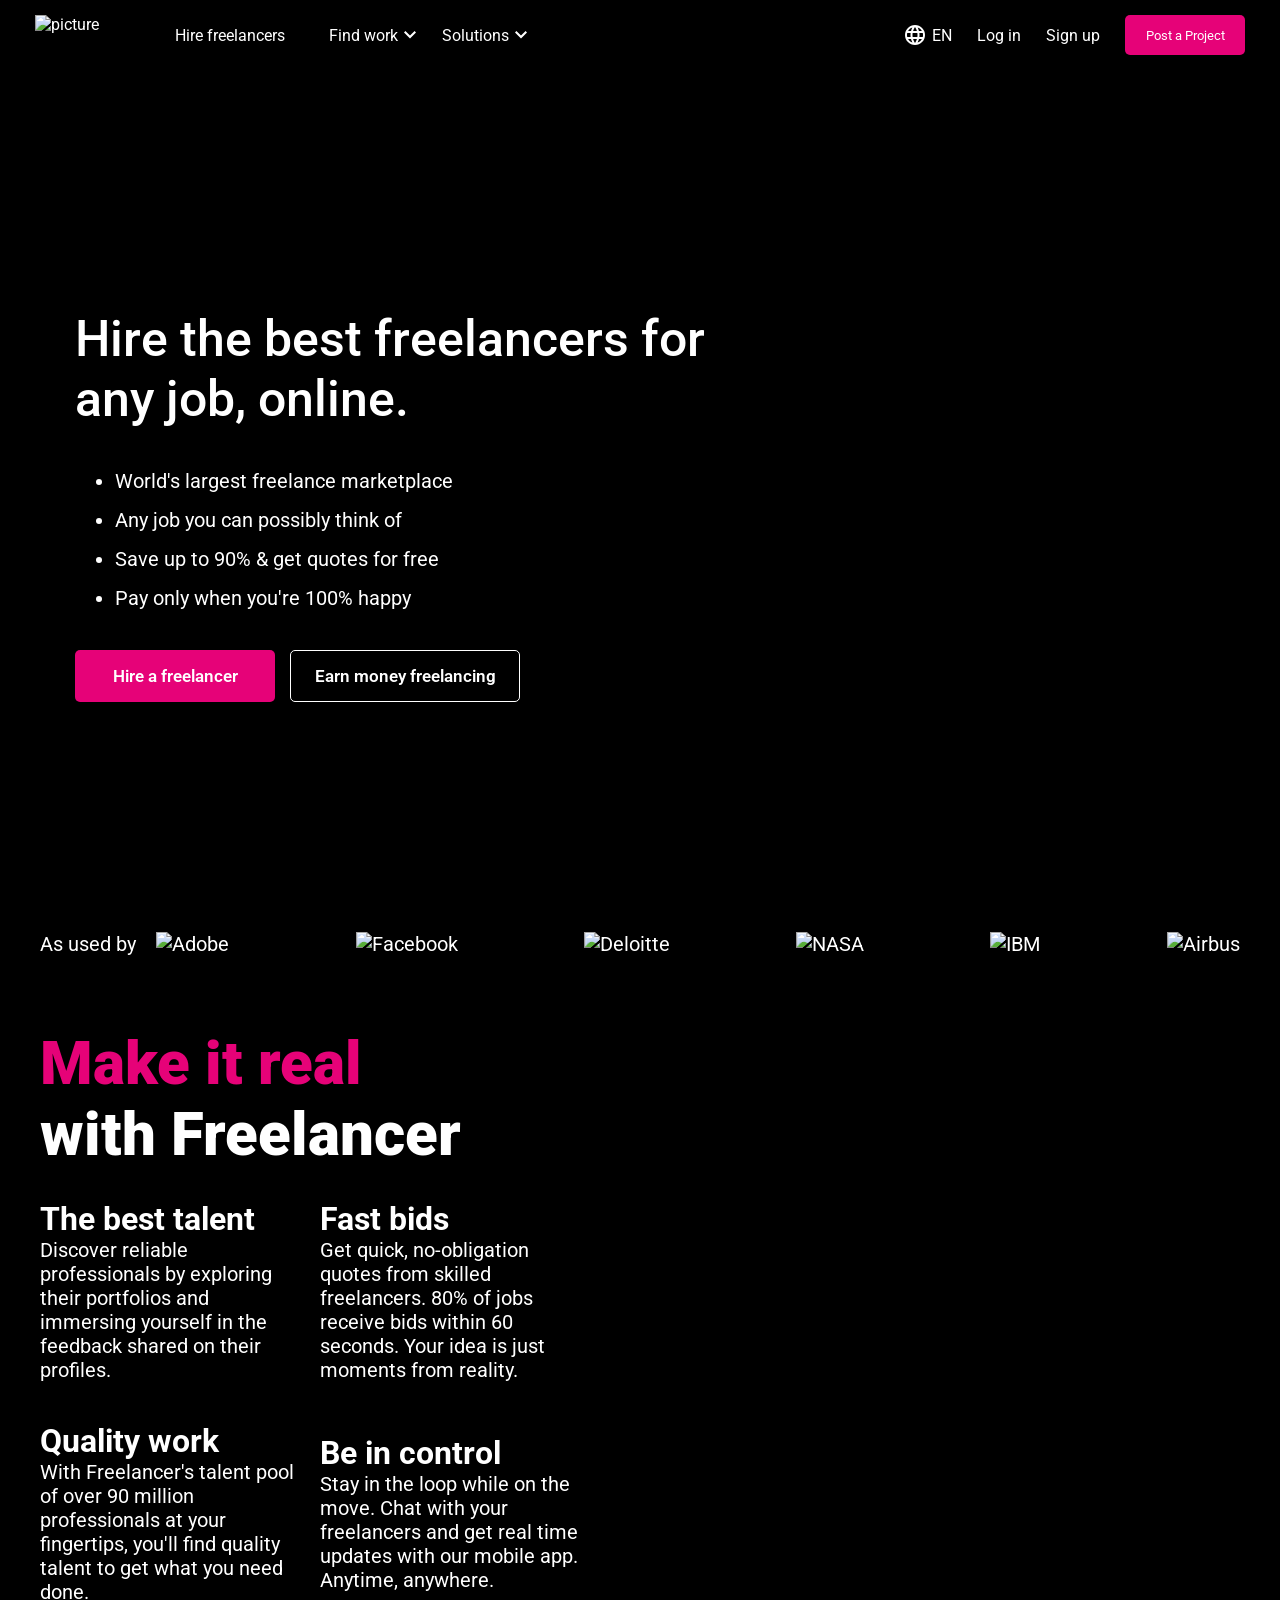
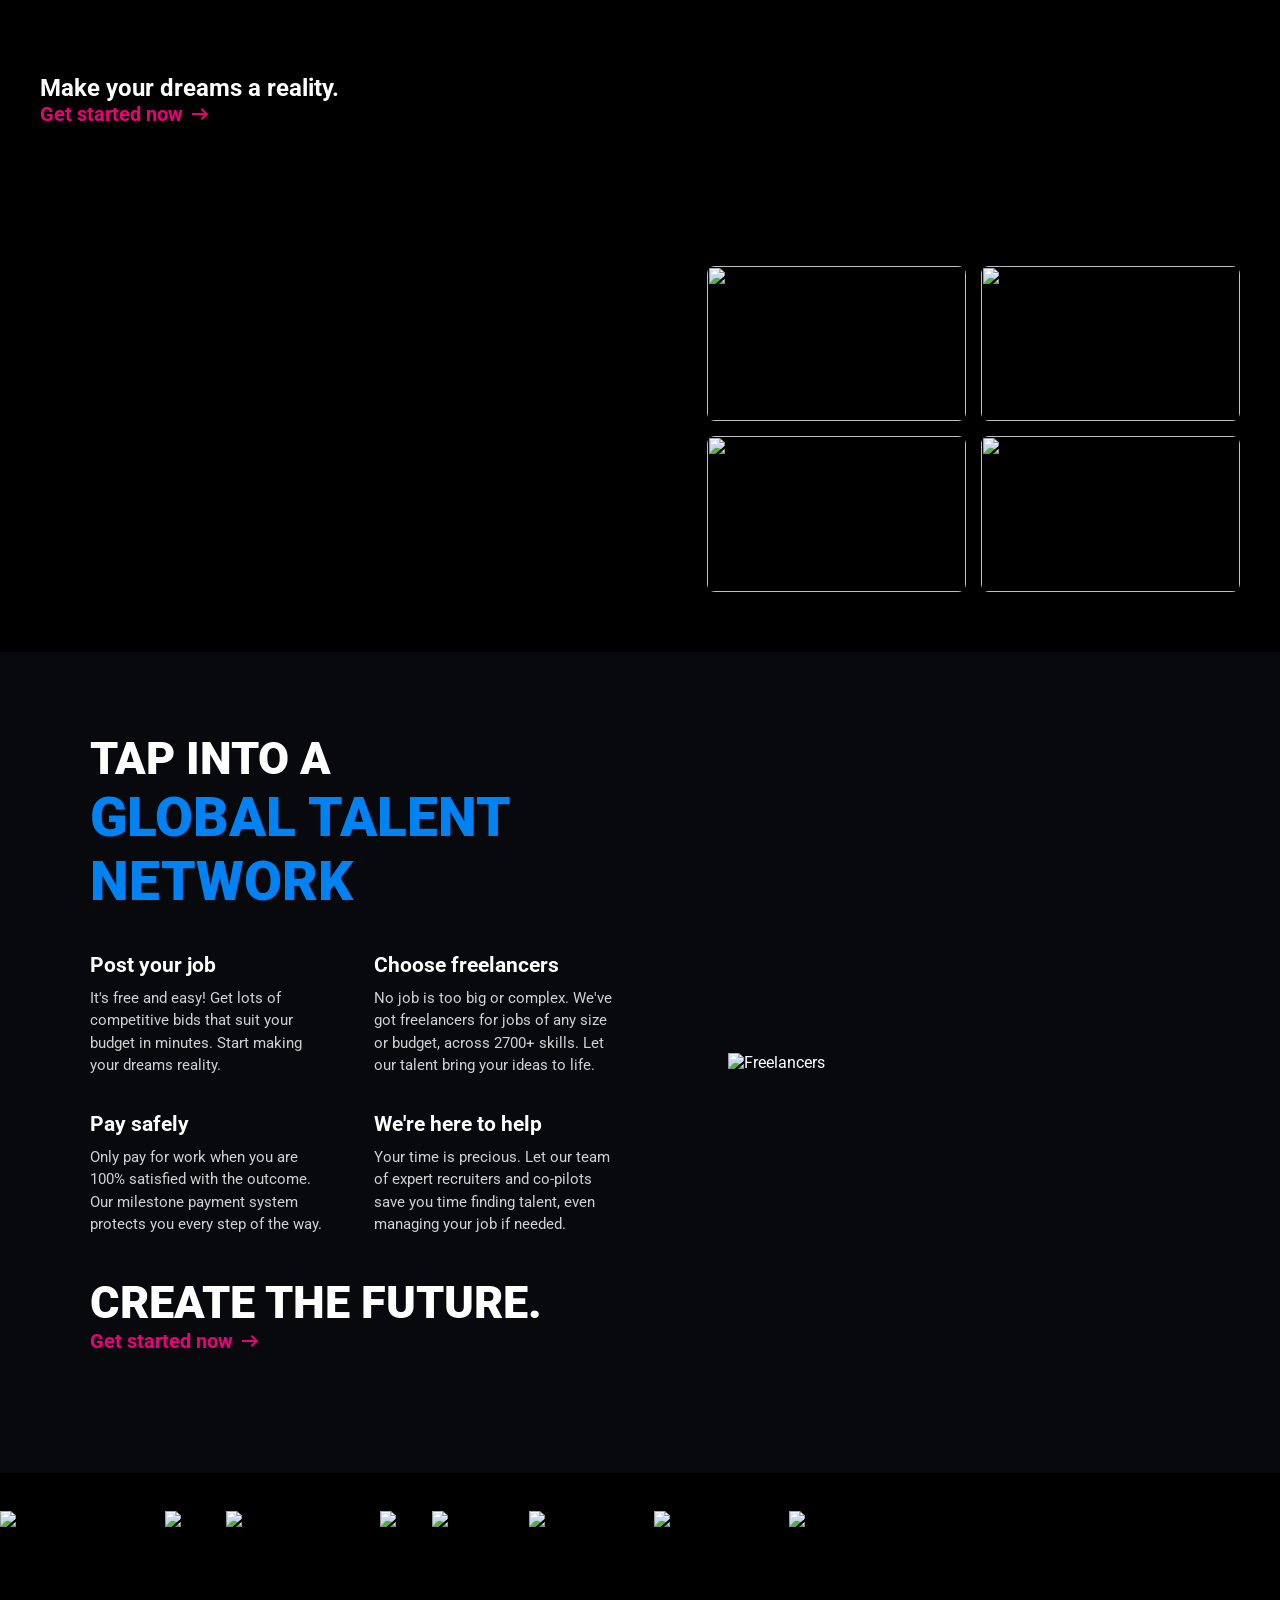
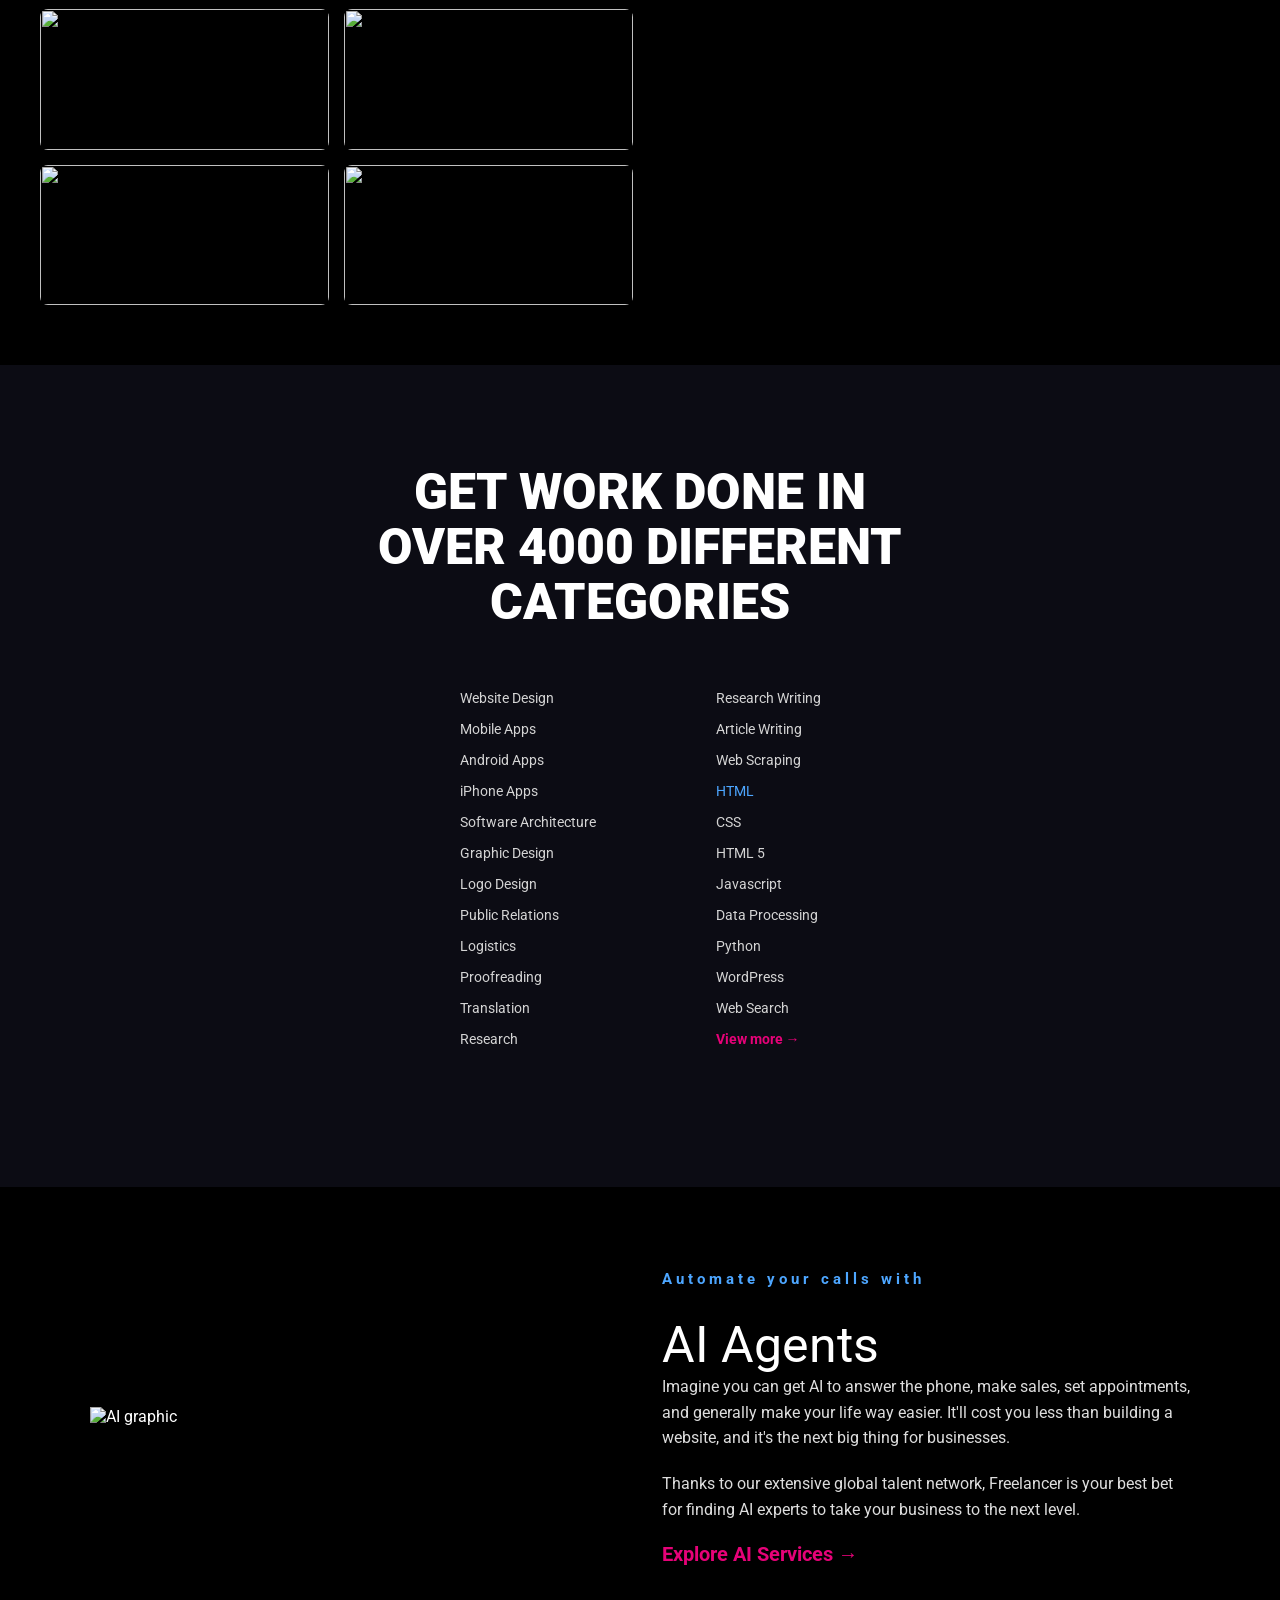
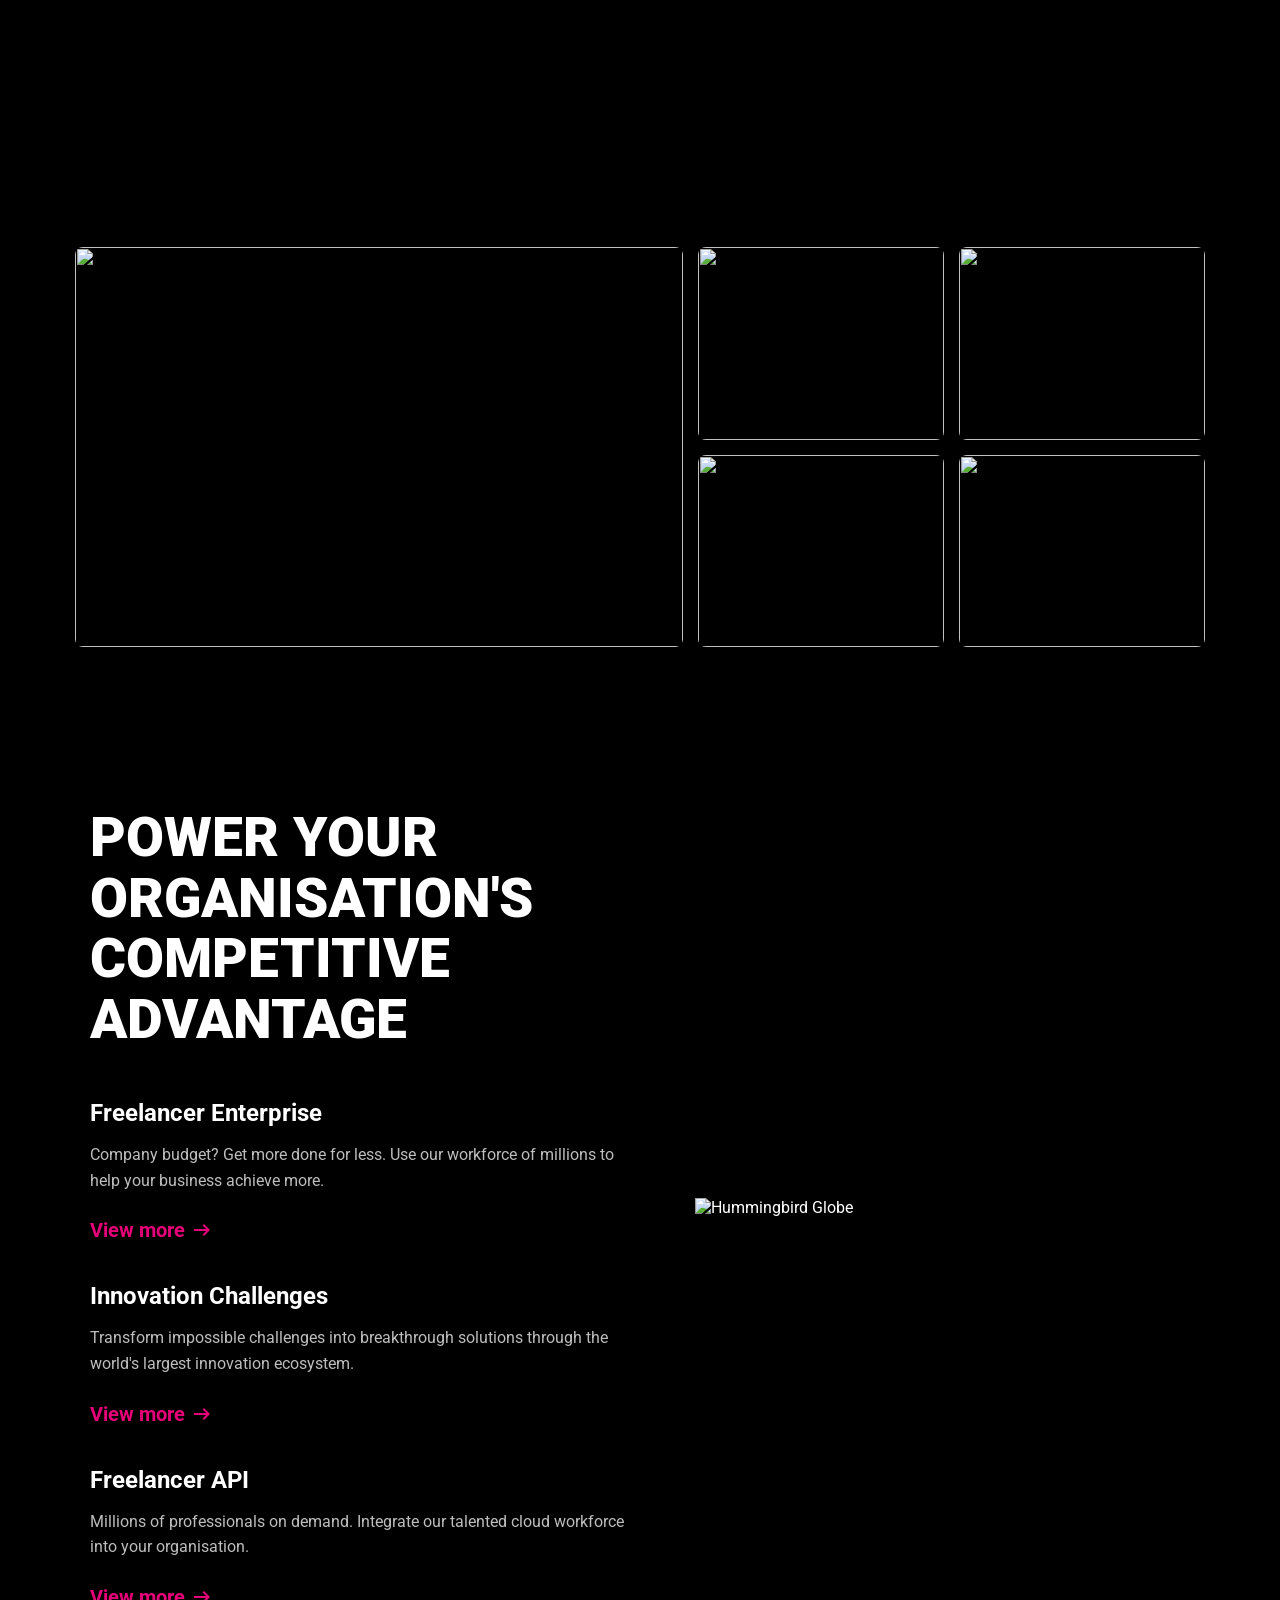
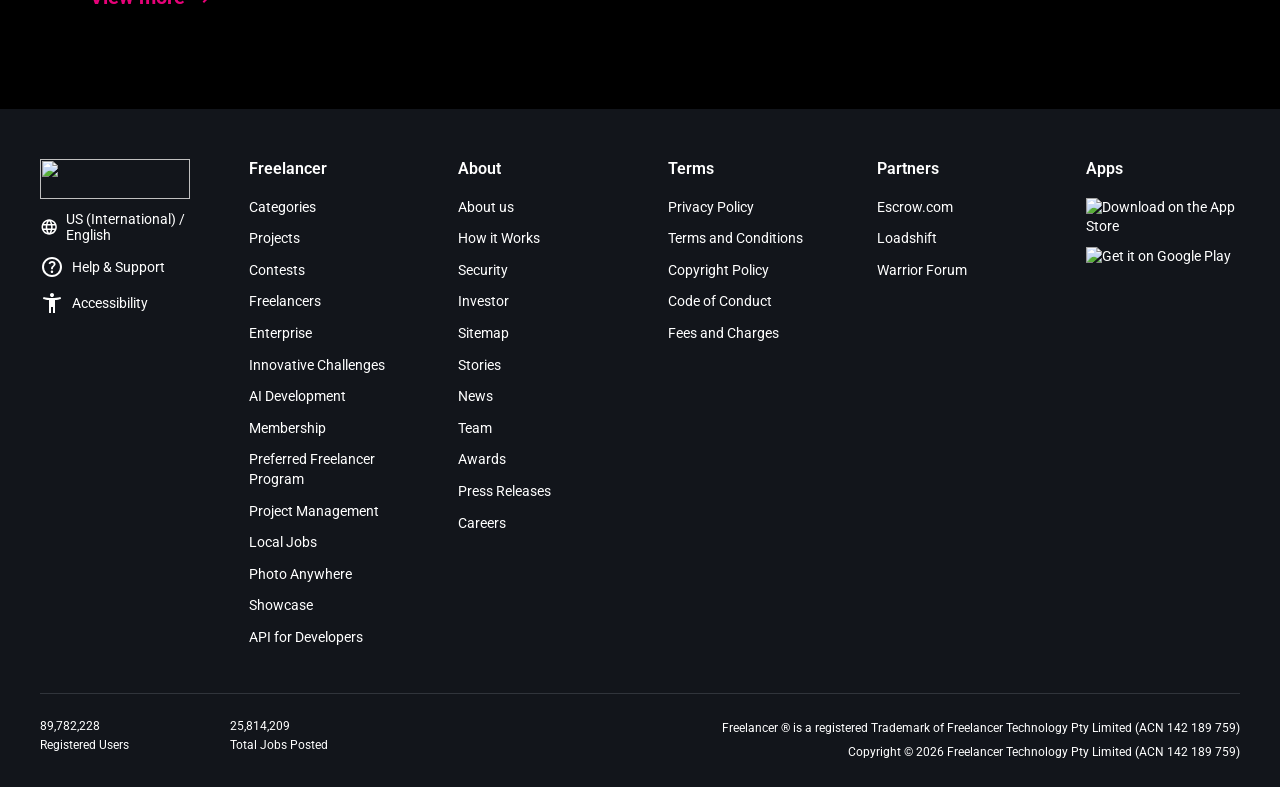
==== index.html @ 2db8367f "first commit" ====
<!DOCTYPE html>
<html lang="en">

<head>
    <meta charset="UTF-8">
    <meta name="viewport" content="width=device-width, initial-scale=1.0">
    <title>Freelancer</title>
    <link rel="stylesheet" href="index.css">
    <link rel="icon" type="image/png"
        href="[data-uri]">
    <link rel="preconnect" href="https://fonts.googleapis.com">
    <link rel="preconnect" href="https://fonts.gstatic.com" crossorigin>
    <link href="https://fonts.googleapis.com/css2?family=Roboto:ital,wght@0,100..900;1,100..900&display=swap"
        rel="stylesheet">
    <script src="https://kit.fontawesome.com/4d26ed70e0.js" crossorigin="anonymous"></script>
</head>

<body>

    <nav>
        <div class="left">
            <img src="https://www.f-cdn.com/assets/main/en/assets/freelancer-logo-light.svg" alt="picture">
            <details class="main" name="nav_dropdown">
                <summary>
                    Hire freelancers
                    <svg xmlns="http://www.w3.org/2000/svg" height="24px" viewBox="0 -960 960 960" width="24px"
                        fill="FFFFFF">
                        <path d="M480-344 240-584l56-56 184 184 184-184 56 56-240 240Z" />
                    </svg>
                </summary>
                <div class="drop">
                    <div class="labels">
                        <div class="text">
                            <h4>By skill</h4>
                            <p>Looking for a freelancer with a specific skill? Start here.</p>
                        </div>
                        <div class="text">
                            <h4>By location</h4>
                            <p>Search for freelancers based on their location and timezone.</p>
                        </div>
                        <div class="text">
                            <h4>By category</h4>
                            <p>Find freelancers that suit a certain project category.</p>
                        </div>
                    </div>
                    <div class="sd_drop">
                        <div class="images">
                            <img src="https://www.f-cdn.com/assets/main/en/assets/logged-out-navigation/hire-skills/graphic-design.png"
                                alt="">
                            <p>Graphic designers</p>
                        </div>
                        <div class="images">
                            <img src="https://www.f-cdn.com/assets/main/en/assets/logged-out-navigation/hire-skills/website.png"
                                alt="">
                            <p>Website designers</p>
                        </div>
                        <div class="images">
                            <img src="https://www.f-cdn.com/assets/main/en/assets/logged-out-navigation/hire-skills/mobile.png"
                                alt="">
                            <p>Mobile app developers</p>
                        </div>
                        <div class="images">
                            <img src="https://www.f-cdn.com/assets/main/en/assets/logged-out-navigation/hire-skills/sd.png"
                                alt="">
                            <p>Software developers</p>
                        </div>
                        <div class="images">
                            <img src="https://www.f-cdn.com/assets/main/en/assets/logged-out-navigation/hire-skills/3d.png"
                                alt="">
                            <p>3D artists</p>
                        </div>
                        <div class="images">
                            <img src="https://www.f-cdn.com/assets/main/en/assets/logged-out-navigation/hire-skills/illustration.png"
                                alt="">
                            <p>Illustration</p>
                        </div>
                    </div>
                    <div class="more_list">
                        <h4>Other popular skills</h4>
                        <p>Web developers</p>
                        <p>Writers</p>
                        <p>Marketing specialists</p>
                        <p>SEO specialists</p>
                        <p>Data entry clerks</p>
                        <p>Virtual assistants</p>
                        <p>Translators</p>
                        <p>Financial experts</p>
                        <a href="">View more ></a>
                    </div>
                </div>
            </details>
            <details class="main" name="nav_dropdown">
                <summary>
                    Find work
                    <svg xmlns="http://www.w3.org/2000/svg" height="24px" viewBox="0 -960 960 960" width="24px"
                        fill="#FFFFFF">
                        <path d="M480-344 240-584l56-56 184 184 184-184 56 56-240 240Z" />
                    </svg>
                </summary>
                <div class="drop">
                    <div class="labels">
                        <div class="text">
                            <h4>By skill</h4>
                            <p>Search for work that requires a particular skill.</p>
                        </div>
                        <div class="text">
                            <h4>By language</h4>
                            <p>Find projects that are in your language.</p>
                        </div>
                        <div class="text">
                            <h4>Featured jobs</h4>
                            <p>Explore our current list of excited top featured projects.</p>
                        </div>
                        <div class="text">
                            <h4>Find contests</h4>
                            <p>Unleash your talent and find freelancer contests to enter.</p>
                        </div>
                    </div>
                    <div class="sd_drop">
                        <div class="images">
                            <img src="https://www.f-cdn.com/assets/main/en/assets/logged-out-navigation/find-job/website.png"
                                alt="">
                            <p>Website jobs</p>
                        </div>
                        <div class="images">
                            <img src="https://www.f-cdn.com/assets/main/en/assets/logged-out-navigation/find-job/graphic-design.png"
                                alt="">
                            <p>Graphic design jobs</p>
                        </div>
                        <div class="images">
                            <img src="https://www.f-cdn.com/assets/main/en/assets/logged-out-navigation/find-job/data-entry.png"
                                alt="">
                            <p>Data entry jobs</p>
                        </div>
                        <div class="images">
                            <img src="https://www.f-cdn.com/assets/main/en/assets/logged-out-navigation/find-job/mobile.png"
                                alt="">
                            <p>Mobile app development jobs</p>
                        </div>
                        <div class="images">
                            <img src="https://www.f-cdn.com/assets/main/en/assets/logged-out-navigation/find-job/internet-marketing.png"
                                alt="">
                            <p>Internet marketing jobs</p>
                        </div>
                        <div class="images">
                            <img src="https://www.f-cdn.com/assets/main/en/assets/logged-out-navigation/find-job/local.png"
                                alt="">
                            <p>Local jobs</p>
                        </div>
                    </div>
                    <div class="more_list">
                        <h4>Other popular jobs</h4>
                        <p>Software development jobs</p>
                        <p>Internet marketing jobs</p>
                        <p>Data entry jobs</p>
                        <p>SEO jobs</p>
                        <p>Writing jobs</p>
                        <p>Legal jobs</p>
                        <p>Finance jobs</p>
                        <p>Manufacturing jobs</p>
                        <a href="">View more ></a>
                    </div>
                </div>
            </details>
            <details class="main" name="nav_dropdown">
                <summary>
                    Solutions
                    <svg xmlns="http://www.w3.org/2000/svg" height="24px" viewBox="0 -960 960 960" width="24px"
                        fill="#FFFFFF">
                        <path d="M480-344 240-584l56-56 184 184 184-184 56 56-240 240Z" />
                    </svg>
                </summary>
                <div class="drop">
                    <div class="solutions_drop">
                        <div class="card">
                            <div class="text">
                                <h4>Enterprise</h4>
                                <p>Power your competitive advantage with Freelancer Enterprise.</p>
                            </div>
                            <div class="text">
                                <h4>Innovation Challenges</h4>
                                <p>Turn challenges into breakthroughs with the largest innovation hub.
                                </p>
                            </div>
                            <div class="text">
                                <h4>Field SErvices</h4>
                                <p>Deliver expertise anywhere in the world at scale - on demand.</p>
                            </div>
                            <div class="text">
                                <h4>Freelancer API</h4>
                                <p>Use the Freelancer API to access a cloud workforce of skilled freelancers.</p>
                            </div>
                            <div class="text">
                                <h4>AI for business</h4>
                                <p>Let experts in the latest AI technology transform your business. </p>
                            </div>
                            <div class="text">
                                <h4>Local jobs</h4>
                                <p>Get help in any location, anywhere in the world.</p>
                            </div>
                        </div>

                        <div class="sd_footer">
                            <div class="header">
                                Freelancer products
                                <div class="link">
                                    <a href="">How it works</a>
                                    <a href="">Contests</a>
                                    <a href="">Quotes</a>
                                    <a href="">Photo Anywhere</a>
                                    <a href="">Showcase</a>
                                </div>
                            </div>
                        </div>
                        <div class="sd_footer">
                            <div class="header">
                                Freelancer services
                                <div class="link">
                                    <a href="">Preferrred Freelancer</a>
                                    <a href="">Program</a>
                                    <a href="">Verified by Freelancer</a>
                                    <a href="">Project Management</a>
                                    <a href="">Recruiter</a>
                                    <a href="">Memberships</a>
                                </div>
                            </div>
                        </div>
                        <div class="side">
                            <h4>How it works</h4>
                            <div class="images">
                                <img src="" alt="">
                                <p>How to hire the perfect freelancer...</p>

                                href="https://www.f-cdn.com/assets/main/en/assets/logged-out-navigation/solutions/how-it-works-1.jpg">Find
                                out more ></a>
                            </div>
                            <div class="images">
                                <img src="https://www.f-cdn.com/assets/main/en/assets/logged-out-navigation/solutions/how-it-works-2.png"
                                    alt="">
                                <p>How to get started earning money...</p>
                                <a href="">Find out more ></a>
                            </div>
                            <div class="side_footer">
                                <div>
                                    <h4>Get ideas</h4>
                                </div>
                                <div>
                                    <p>Get Web Design ideas</p>
                                    <p>Get Mobile App Ideas</p>
                                    <p>Get Graphic Design ideas</p>
                                    <p>Get Logo Design ideas</p>
                                    <p>Get 3D Modelling ideas</p>
                                    <p>Get Illustration ideas</p>
                                    <p>Get Branding ideas</p>
                                    <p>Get Product Design ideas</p>
                                    <p>Get Package Design ideas</p>
                                    <p>Get Wordpress Ideas</p>
                                </div>
                                <a href="">View all ></a>
                            </div>
                            <div class="side_footer">
                                <div>
                                    <h4>Resources</h4>
                                </div>
                                <div>
                                    <p>What is Adobe Photoshop</p>
                                    <p>What ls Android App</p>
                                    <p>Development</p>
                                    <p>What ls Article Writing</p>
                                    <p>What is Data Entry</p>
                                    <p>What Is Graphic Design</p>
                                    <p>What is HTML</p>
                                    <p>What is internet Marketing</p>
                                    <p>What is iPhone App Development</p>
                                </div>
                                <a href="">View all ></a>
                            </div>
                        </div>
                    </div>
                </div>
            </details>
        </div>

        <div class="right">
            <div class="lang">
                <svg xmlns="http://www.w3.org/2000/svg" height="24px" viewBox="0 -960 960 960" width="24px"
                    fill="#FFFFFF">
                    <path
                        d="M325-111.5q-73-31.5-127.5-86t-86-127.5Q80-398 80-480.5t31.5-155q31.5-72.5 86-127t127.5-86Q398-880 480.5-880t155 31.5q72.5 31.5 127 86t86 127Q880-563 880-480.5T848.5-325q-31.5 73-86 127.5t-127 86Q563-80 480.5-80T325-111.5ZM480-162q26-36 45-75t31-83H404q12 44 31 83t45 75Zm-104-16q-18-33-31.5-68.5T322-320H204q29 50 72.5 87t99.5 55Zm208 0q56-18 99.5-55t72.5-87H638q-9 38-22.5 73.5T584-178ZM170-400h136q-3-20-4.5-39.5T300-480q0-21 1.5-40.5T306-560H170q-5 20-7.5 39.5T160-480q0 21 2.5 40.5T170-400Zm216 0h188q3-20 4.5-39.5T580-480q0-21-1.5-40.5T574-560H386q-3 20-4.5 39.5T380-480q0 21 1.5 40.5T386-400Zm268 0h136q5-20 7.5-39.5T800-480q0-21-2.5-40.5T790-560H654q3 20 4.5 39.5T660-480q0 21-1.5 40.5T654-400Zm-16-240h118q-29-50-72.5-87T584-782q18 33 31.5 68.5T638-640Zm-234 0h152q-12-44-31-83t-45-75q-26 36-45 75t-31 83Zm-200 0h118q9-38 22.5-73.5T376-782q-56 18-99.5 55T204-640Z" />
                </svg>
                EN
            </div>
            <a href="signin.html">Log in</a>
            <a href="signup.html">Sign up</a>
            <button class="post">Post a Project</button>
            <div id="right">
                <a href="#mobile_drawer" class="menu_open_btn" aria-label="Open menu">
                    <svg xmlns="http://www.w3.org/2000/svg" height="24px" viewBox="0 -960 960 960" width="24px"
                        fill="#FFFFFF">
                        <path d="M120-240v-80h720v80H120Zm0-200v-80h720v80H120Zm0-200v-80h720v80H120Z" />
                    </svg>
                </a>
                <div class="slide" id="mobile_drawer">
                    <div class="slide_content">
                        <div class="slide_header">
                            <img src="https://www.f-cdn.com/assets/main/en/assets/freelancer-logo-light.svg"
                                alt="Freelancer">
                            <a href="#" class="slide_close_btn" aria-label="Close menu">&times;</a>
                        </div>

                        <!-- Main menu -->
                        <div class="slide_sections">
                            <div class="slide_section">
                                <h3>Hire Freelancers</h3>
                                <details class="drawer_details">
                                    <summary class="slide_item">
                                        <span class="slide_icon"><i class="fa-regular fa-lightbulb"></i></span>
                                        <span class="slide_text">By skill</span>
                                        <span class="slide_arrow">&gt;</span>
                                    </summary>
                                    <div class="drawer_sub_panel">
                                        <div class="sd_drop">
                                            <div class="images"><img src="https://www.f-cdn.com/assets/main/en/assets/logged-out-navigation/hire-skills/graphic-design.png" alt="Graphic designers"><p>Graphic designers</p></div>
                                            <div class="images"><img src="https://www.f-cdn.com/assets/main/en/assets/logged-out-navigation/hire-skills/website.png" alt="Website designers"><p>Website designers</p></div>
                                            <div class="images"><img src="https://www.f-cdn.com/assets/main/en/assets/logged-out-navigation/hire-skills/mobile.png" alt="Mobile app developers"><p>Mobile app developers</p></div>
                                            <div class="images"><img src="https://www.f-cdn.com/assets/main/en/assets/logged-out-navigation/hire-skills/sd.png" alt="Software developers"><p>Software developers</p></div>
                                            <div class="images"><img src="https://www.f-cdn.com/assets/main/en/assets/logged-out-navigation/hire-skills/3d.png" alt="3D artists"><p>3D artists</p></div>
                                            <div class="images"><img src="https://www.f-cdn.com/assets/main/en/assets/logged-out-navigation/hire-skills/illustration.png" alt="Illustration"><p>Illustration</p></div>
                                        </div>
                                        <div class="more_list">
                                            <div class="more_list_top"><h4>Other popular skills</h4><a href="" class="view_more_link">View more &gt;</a></div>
                                            <p>Web developers</p><p>Writers</p><p>Marketing specialists</p><p>SEO specialists</p><p>Data entry clerks</p><p>Virtual assistants</p><p>Translators</p><p>Financial experts</p><p>Manufacturers</p><p>Logistics experts</p><p>Fashion designers</p>
                                        </div>
                                    </div>
                                </details>
                                <details class="drawer_details">
                                    <summary class="slide_item">
                                        <span class="slide_icon"><i class="fa-solid fa-location-dot"></i></span>
                                        <span class="slide_text">By location</span>
                                        <span class="slide_arrow">&gt;</span>
                                    </summary>
                                    <div class="drawer_sub_panel">
                                        <div class="sd_drop">
                                            <div class="images"><img src="https://www.f-cdn.com/assets/main/en/assets/logged-out-navigation/solutions/how-it-works-1.jpg" alt="Working with international..."><p>Working with international...</p><a href="" class="card_sub_link">Find out more &gt;</a></div>
                                            <div class="images"><img src="https://www.f-cdn.com/assets/main/en/assets/logged-out-navigation/solutions/how-it-works-2.png" alt="Where to find the best developers"><p>Where to find the best developers</p><a href="" class="card_sub_link">Find out more &gt;</a></div>
                                            <div class="images"><img src="https://www.f-cdn.com/assets/main/en/assets/logged-out-navigation/find-job/local.png" alt="Do you need a local freelancer?"><p>Do you need a local freelancer?</p><a href="" class="card_sub_link">Find out more &gt;</a></div>
                                            <div class="images"><img src="https://www.f-cdn.com/assets/main/en/assets/logged-out-navigation/hire-skills/sd.png" alt="Building an international team"><p>Building an international team</p><a href="" class="card_sub_link">Find out more &gt;</a></div>
                                        </div>
                                        <div class="more_list">
                                            <div class="more_list_top"><h4>Freelancers worldwide</h4><a href="" class="view_more_link">View more &gt;</a></div>
                                            <p>United States</p><p>United Kingdom</p><p>Canada</p><p>India</p><p>Australia</p><p>Pakistan</p>
                                        </div>
                                    </div>
                                </details>
                                <a href="#" class="slide_item">
                                    <span class="slide_icon"><i class="fa-solid fa-shapes"></i></span>
                                    <span class="slide_text">By category</span>
                                </a>
                            </div>

                            <div class="slide_section">
                                <h3>Find work</h3>
                                <details class="drawer_details">
                                    <summary class="slide_item">
                                        <span class="slide_icon"><i class="fa-regular fa-lightbulb"></i></span>
                                        <span class="slide_text">By skill</span>
                                        <span class="slide_arrow">&gt;</span>
                                    </summary>
                                    <div class="drawer_sub_panel">
                                        <div class="sd_drop">
                                            <div class="images"><img src="https://www.f-cdn.com/assets/main/en/assets/logged-out-navigation/find-job/website.png" alt="Website jobs"><p>Website jobs</p></div>
                                            <div class="images"><img src="https://www.f-cdn.com/assets/main/en/assets/logged-out-navigation/find-job/graphic-design.png" alt="Graphic design jobs"><p>Graphic design jobs</p></div>
                                            <div class="images"><img src="https://www.f-cdn.com/assets/main/en/assets/logged-out-navigation/find-job/data-entry.png" alt="Data entry jobs"><p>Data entry jobs</p></div>
                                            <div class="images"><img src="https://www.f-cdn.com/assets/main/en/assets/logged-out-navigation/find-job/mobile.png" alt="Mobile app development jobs"><p>Mobile app development jobs</p></div>
                                            <div class="images"><img src="https://www.f-cdn.com/assets/main/en/assets/logged-out-navigation/find-job/internet-marketing.png" alt="Internet marketing jobs"><p>Internet marketing jobs</p></div>
                                            <div class="images"><img src="https://www.f-cdn.com/assets/main/en/assets/logged-out-navigation/find-job/local.png" alt="Local jobs"><p>Local jobs</p></div>
                                        </div>
                                    </div>
                                </details>
                                <a href="#" class="slide_item">
                                    <span class="slide_icon"><i class="fa-solid fa-globe"></i></span>
                                    <span class="slide_text">By language</span>
                                </a>
                                <a href="#" class="slide_item">
                                    <span class="slide_icon"><i class="fa-regular fa-bookmark"></i></span>
                                    <span class="slide_text">Featured jobs</span>
                                </a>
                                <a href="#" class="slide_item">
                                    <span class="slide_icon"><i class="fa-solid fa-trophy"></i></span>
                                    <span class="slide_text">Find contests</span>
                                </a>
                            </div>

                            <div class="slide_section">
                                <h3>Solutions</h3>
                                <a href="ai_development.html" class="slide_item">
                                    <span class="slide_icon"><i class="fa-solid fa-microchip"></i></span>
                                    <span class="slide_text">AI for business</span>
                                </a>
                                <details class="drawer_details">
                                    <summary class="slide_item">
                                        <span class="slide_icon"><i class="fa-solid fa-dove"></i></span>
                                        <span class="slide_text">Freelancer products</span>
                                        <span class="slide_arrow">&gt;</span>
                                    </summary>
                                    <div class="drawer_sub_panel">
                                        <div class="sub_text_links">
                                            <a href="#">How it works</a>
                                            <a href="#">Contests</a>
                                            <a href="#">Quotes</a>
                                            <a href="#">Photo Anywhere</a>
                                            <a href="#">Showcase</a>
                                        </div>
                                    </div>
                                </details>
                                <details class="drawer_details">
                                    <summary class="slide_item">
                                        <span class="slide_icon"><i class="fa-solid fa-dove"></i></span>
                                        <span class="slide_text">Freelancer services</span>
                                        <span class="slide_arrow">&gt;</span>
                                    </summary>
                                    <div class="drawer_sub_panel">
                                        <div class="sub_text_links">
                                            <a href="program.html">Preferred Freelancer Program</a>
                                            <a href="#">Verified by Freelancer</a>
                                            <a href="#">Project management</a>
                                            <a href="#">Recruiter</a>
                                            <a href="#">Memberships</a>
                                        </div>
                                    </div>
                                </details>
                                <a href="#" class="slide_item">
                                    <span class="slide_icon"><i class="fa-regular fa-lightbulb"></i></span>
                                    <span class="slide_text">Get ideas</span>
                                </a>
                                <a href="#" class="slide_item">
                                    <span class="slide_icon"><i class="fa-solid fa-book-open"></i></span>
                                    <span class="slide_text">Resources</span>
                                </a>
                            </div>
                        </div>
                    </div>
                </div>
            </div>
        </div>
    </nav>

    <div class="hero_wrapper">
        <div class="hero_bg">
            <div class="hero_overlay"></div>
            
            <div class="bg_layer" style="animation-delay: 0s;">
                <video class="hero_video desktop_only" autoplay loop muted playsinline>
                    <source src="https://www.f-cdn.com/assets/main/en/assets/home/video/mobile-phone-v3.mp4" type="video/mp4">
                </video>
                <picture class="hero_image mobile_only">
                    <source media="(min-width: 1200px)" srcset="https://www.f-cdn.com/assets/main/en/assets/home/hero/mobile-phone-1080.jpg">
                    <source media="(min-width: 960px)" srcset="https://www.f-cdn.com/assets/main/en/assets/home/hero/mobile-phone-850.jpg">
                    <source media="(min-width: 768px)" srcset="https://www.f-cdn.com/assets/main/en/assets/home/hero/mobile-phone-675.jpg">
                    <img src="https://www.f-cdn.com/assets/main/en/assets/home/hero/mobile-phone-mobile.jpg" alt="Freelancer background">
                </picture>
            </div>

            <div class="bg_layer" style="animation-delay: 5s;">
                <video class="hero_video" autoplay loop muted playsinline>
                    <source src="https://www.f-cdn.com/assets/main/en/assets/home/video/nasa-v3.mp4" type="video/mp4">
                </video>
            </div>

            <div class="bg_layer" style="animation-delay: 10s;">
                <video class="hero_video" autoplay loop muted playsinline>
                    <source src="https://www.f-cdn.com/assets/main/en/assets/home/video/house-v3.mp4" type="video/mp4">
                </video>
            </div>

            <div class="bg_layer" style="animation-delay: 15s;">
                <video class="hero_video" autoplay loop muted playsinline>
                    <source src="https://www.f-cdn.com/assets/main/en/assets/home/video/ai-contest-hero.mp4" type="video/mp4">
                </video>
            </div>
        </div>

        <div class="hero_quotes desktop_only">
            <p class="quote_layer" style="animation-delay: 0s;">This mobile app design cost $1500 USD and took 20 days</p>
            <p class="quote_layer" style="animation-delay: 5s;">This radiation shield design for NASA cost $500 USD and took 15 days</p>
            <p class="quote_layer" style="animation-delay: 10s;">This architectural design cost $500 USD and took 15 days</p>
        </div>
        <div class="hero">
        <h1>Hire the best freelancers for any job, online.</h1>
        <ul>
            <li>World's largest freelance marketplace</li>
            <li>Any job you can possibly think of</li>
            <li>Save up to 90% & get quotes for free</li>
            <li>Pay only when you're 100% happy</li>
        </ul>
        <div class="btns">
            <button>Hire a freelancer</button>
            <button>Earn money freelancing</button>
        </div>

        </div>
    </div>
    </div>

    <div class="companies">
        <div>As used by</div>
        <div class="companies_carousel">
            <span class="carousel_arrow left">&lt;</span>
            <div class="companies_logos">
                <img src="https://www.f-cdn.com/assets/main/en/assets/home/redesign/companies/adobe-logo-darkmode.svg" alt="Adobe">
                <img src="https://www.f-cdn.com/assets/main/en/assets/home/redesign/companies/facebook-corporate-logo2-darkmode.svg" alt="Facebook">
                <img src="https://www.f-cdn.com/assets/main/en/assets/home/redesign/companies/deloitte-logo2-darkmode.svg" alt="Deloitte">
                <img src="https://www.f-cdn.com/assets/main/en/assets/home/redesign/companies/nasa-logo-v4.png" alt="NASA">
                <img src="https://www.f-cdn.com/assets/main/en/assets/home/redesign/companies/ibm-logo2-darkmode.svg" alt="IBM">
                <img src="https://www.f-cdn.com/assets/main/en/assets/home/redesign/companies/airbus-logo2-darkmode.svg" alt="Airbus">
            </div>
            <span class="carousel_arrow right">&gt;</span>
        </div>
    </div>

    <section class="make_it_real">
        <h1 class="pink">Make it real</h1>
        <h1 class="white">with Freelancer</h1>
        <div class="features">
            <div class="feature">
                <h3>The best talent</h3>
                <p>Discover reliable professionals by exploring their portfolios and immersing yourself in the feedback
                    shared on their profiles.</p>
            </div>
            <div class="feature">
                <h3>Fast bids</h3>
                <p>Get quick, no-obligation quotes from skilled freelancers. 80% of jobs receive bids within 60 seconds.
                    Your idea is just moments from reality.</p>
            </div>
            <div class="feature">
                <h3>Quality work</h3>
                <p>With Freelancer's talent pool of over 90 million professionals at your fingertips, you'll find
                    quality talent to get what you need done.</p>
            </div>
            <div class="feature">
                <h3>Be in control</h3>
                <p>Stay in the loop while on the move. Chat with your freelancers and get real time updates with our
                    mobile app. Anytime, anywhere.</p>
            </div>
        </div>
        <div class="CTA">
            <h2>Make your dreams a reality.</h2>
            <div>
                <a href="">Get started now</a>
                <svg xmlns="http://www.w3.org/2000/svg" height="24px" viewBox="0 -960 960 960" width="24px"
                    fill="#E60278">
                    <path d="m560-240-56-58 142-142H160v-80h486L504-662l56-58 240 240-240 240Z" />
                </svg>
            </div>
        </div>
    </section>

    <section class="projects1">
        <div class="media">
            <div class="video">
                <div class="project_card overlay-red">
                    <video src="https://www.f-cdn.com/assets/upload/Year-of-the-Launch.mp4" autoplay loop muted playsinline></video>
                    <div class="project_overlay">
                        <h3>LAUNCH CAMPAIGN</h3>
                    </div>
                    <div class="project_info">
                        <p>Watch our highly successful marketing launch in action.</p>
                        <button>Post a Project</button>
                    </div>
                </div>
            </div>
            <div class="imgs">
                <div class="img1">
                    <div class="project_card overlay-yellow">
                        <img src="https://www.f-cdn.com/assets/main/en/assets/home/yotl-top/robot-shoulder.jpg" alt="">
                        <div class="project_overlay"><h3>ROBOTICS</h3></div>
                        <div class="project_info"><p>Advanced mechanical engineering.</p><button>Post a Project</button></div>
                    </div>
                    <div class="project_card overlay-green">
                        <img src="https://www.f-cdn.com/assets/main/en/assets/home/yotl-top/digital-watch.jpg" alt="">
                        <div class="project_overlay"><h3>PRODUCT DESIGN</h3></div>
                        <div class="project_info"><p>Sleek and modern digital wearables.</p><button>Post a Project</button></div>
                    </div>
                </div>
                <div class="img2">
                    <div class="project_card overlay-purple">
                        <img src="https://www.f-cdn.com/assets/main/en/assets/home/yotl-top/brand-strategy.jpg" alt="">
                        <div class="project_overlay"><h3>BRAND STRATEGY</h3></div>
                        <div class="project_info"><p>Build a cohesive brand identity.</p><button>Post a Project</button></div>
                    </div>
                    <div class="project_card overlay-blue">
                        <img src="https://www.f-cdn.com/assets/main/en/assets/home/yotl-top/mobile-app.jpg" alt="">
                        <div class="project_overlay"><h3>MOBILE DEV</h3></div>
                        <div class="project_info"><p>Cross-platform mobile applications.</p><button>Post a Project</button></div>
                    </div>
                </div>
            </div>

        </div>
    </section>

    <section class="global_talent">
        <div class="global_content">
            <h2>Tap into a</h2>
            <h1>global talent network</h1>
            <div class="global_features">
                <div class="global_feature">
                    <h3>Post your job</h3>
                    <p>
                        It's free and easy! Get lots of competitive bids
                        that suit your budget in minutes. Start making
                        your dreams reality.
                    </p>
                </div>
                <div class="global_feature">
                    <h3>Choose freelancers</h3>
                    <p>
                        No job is too big or complex. We've got freelancers
                        for jobs of any size or budget, across 2700+ skills.
                        Let our talent bring your ideas to life.
                    </p>
                </div>
                <div class="global_feature">
                    <h3>Pay safely</h3>
                    <p>
                        Only pay for work when you are 100% satisfied with
                        the outcome. Our milestone payment system protects
                        you every step of the way.
                    </p>
                </div>
                <div class="global_feature">
                    <h3>We're here to help</h3>
                    <p>
                        Your time is precious. Let our team of expert
                        recruiters and co-pilots save you time finding
                        talent, even managing your job if needed.
                    </p>
                </div>
            </div>

            <div class="CTA">
                <h2>Create the future.</h2>
                <div>
                    <a href="">Get started now</a>
                    <svg xmlns="http://www.w3.org/2000/svg" height="24px" viewBox="0 -960 960 960" width="24px"
                        fill="#E60278">
                        <path d="m560-240-56-58 142-142H160v-80h486L504-662l56-58 240 240-240 240Z" />
                    </svg>
                </div>
            </div>
        </div>

        <div class="global_image">
            <img src="https://www.f-cdn.com/assets/main/en/assets/home/global-talent/global-talent-cards-t.png"
                alt="Freelancers">
        </div>
    </section>

    <section class="press">
        <p>As seen on</p>
        <div class="press_carousel">
            <span class="press_arrow">&lt;</span>
            <div class="press_logos">
                <img src="https://www.f-cdn.com/assets/main/en/assets/home/as-seen-on/the-new-york-times-darkmode.svg" alt="The New York Times">
                <img src="https://www.f-cdn.com/assets/main/en/assets/home/as-seen-on/cnbc-darkmode.svg" alt="CNBC">
                <img src="https://www.f-cdn.com/assets/main/en/assets/home/as-seen-on/wall-street-journal-darkmode.svg" alt="Wall Street Journal">
                <img src="https://www.f-cdn.com/assets/main/en/assets/home/as-seen-on/cnn-darkmode.svg" alt="CNN">
                <img src="https://www.f-cdn.com/assets/main/en/assets/home/as-seen-on/bloomberg-darkmode.svg" alt="Bloomberg">
                <img src="https://www.f-cdn.com/assets/main/en/assets/home/as-seen-on/yahoo-finance-darkmode.svg" alt="Yahoo Finance">
                <img src="https://www.f-cdn.com/assets/main/en/assets/home/as-seen-on/business-insider-darkmode.svg" alt="Business Insider">
                <img src="https://www.f-cdn.com/assets/main/en/assets/home/as-seen-on/forbes-darkmode.svg" alt="Forbes">
            </div>
            <span class="press_arrow">&gt;</span>
        </div>
    </section>

    <section class="projects2">
        <div class="media">
            <div class="imgs">
                <div class="project_card">
                    <img src="https://www.f-cdn.com/assets/main/en/assets/home/yotl-mid/tank-tread.jpg" alt="">
                    <div class="project_overlay">
                        <h3>ADVANCED PROTOTYPING</h3>
                    </div>
                    <div class="project_info">
                        <p>Built for the road less travelled. Or no road at all.</p>
                        <button>Post a Project</button>
                    </div>
                </div>
                <div class="project_card">
                    <img src="https://www.f-cdn.com/assets/main/en/assets/home/yotl-mid/film-post-production.jpg" alt="">
                    <div class="project_overlay">
                        <h3>FILM EDITING</h3>
                    </div>
                    <div class="project_info">
                        <p>High quality post-production and visual effects.</p>
                        <button>Post a Project</button>
                    </div>
                </div>
                <div class="project_card">
                    <img src="https://www.f-cdn.com/assets/main/en/assets/home/yotl-mid/cosplay-helmet.jpg" alt="">
                    <div class="project_overlay">
                        <h3>3D MODELING</h3>
                    </div>
                    <div class="project_info">
                        <p>Bring your imagination into the real world.</p>
                        <button>Post a Project</button>
                    </div>
                </div>
                <div class="project_card">
                    <img src="https://www.f-cdn.com/assets/main/en/assets/home/yotl-mid/ext-architecture.jpg" alt="">
                    <div class="project_overlay">
                        <h3>ARCHITECTURE</h3>
                    </div>
                    <div class="project_info">
                        <p>Design beautiful exteriors for any environment.</p>
                        <button>Post a Project</button>
                    </div>
                </div>
            </div>
            <div class="video">
                <div class="project_card overlay-yellow">
                    <video src="https://www.f-cdn.com/assets/upload/Freelancer-Work_Interior-Design.mp4" autoplay loop muted playsinline></video>
                    <div class="project_overlay">
                        <h3>INTERIOR DESIGN</h3>
                    </div>
                    <div class="project_info">
                        <p>Create stunning living spaces with our expert interior designers.</p>
                        <button>Post a Project</button>
                    </div>
                </div>
            </div>
        </div>
    </section>

    <section class="categories">
        <h1 class="cat-heading">Get work done in<br><span class="pink">over 4000</span> different<br>categories</h1>
        <div class="category_list">
            <div class="cat_col">
                <a href="">Website Design</a>
                <a href="">Mobile Apps</a>
                <a href="">Android Apps</a>
                <a href="">iPhone Apps</a>
                <a href="">Software Architecture</a>
                <a href="">Graphic Design</a>
                <a href="">Logo Design</a>
                <a href="">Public Relations</a>
                <a href="">Logistics</a>
                <a href="">Proofreading</a>
                <a href="">Translation</a>
                <a href="">Research</a>
            </div>
            <div class="cat_col">
                <a href="">Research Writing</a>
                <a href="">Article Writing</a>
                <a href="">Web Scraping</a>
                <a href="" class="blue-link">HTML</a>
                <a href="">CSS</a>
                <a href="">HTML 5</a>
                <a href="">Javascript</a>
                <a href="">Data Processing</a>
                <a href="">Python</a>
                <a href="">WordPress</a>
                <a href="">Web Search</a>
                <a href="" class="pink-link">View more &rarr;</a>
            </div>
        </div>
    </section>

    <section class="ai_section">
        <div class="ai_card">
            <div class="ai_image">
                <img src="https://www.f-cdn.com/assets/main/en/assets/home/ai-services/cubes.png?format=webply&image-optimizer=force&width=1183"
                    alt="AI graphic">
            </div>
            <div class="ai_content">
                <p class="small_title">Automate your calls with</p>
                <h1>AI Agents</h1>
                <p>
                    Imagine you can get AI to answer the phone, make sales,
                    set appointments, and generally make your life way easier.
                    It'll cost you less than building a website, and it's the
                    next big thing for businesses.
                </p>
                <p>
                    Thanks to our extensive global talent network, Freelancer
                    is your best bet for finding AI experts to take your
                    business to the next level.
                </p>
                <h3 class="ai_cta_prompt">Ready to grow your business with AI?</h3>
                <div class="explore">
                    <a href="ai_development.html">Explore AI Services &rarr;</a>
                </div>
                <div class="ai_watermark"><span class="pink">AI</span>DEVELOPMENT</div>
            </div>
        </div>
    </section>

    <section class="images">
        <div class="big_img">
            <div class="project_card">
                <img src="https://www.f-cdn.com/assets/main/en/assets/home/yotl-bot/humanoid-robot.jpg" alt="">
                <div class="project_overlay">
                    <h3>ROBOTICS</h3>
                </div>
                <div class="project_info">
                    <p>Build the future of automation and artificial intelligence.</p>
                    <button>Post a Project</button>
                </div>
            </div>
        </div>
        <div class="small_img">
            <div>
                <div class="project_card">
                    <img src="https://www.f-cdn.com/assets/main/en/assets/home/yotl-bot/video-game.jpg" alt="">
                    <div class="project_overlay">
                        <h3>GAME DESIGN</h3>
                    </div>
                    <div class="project_info">
                        <p>Create immersive worlds and interactive experiences.</p>
                        <button>Post a Project</button>
                    </div>
                </div>
                <div class="project_card">
                    <img src="https://www.f-cdn.com/assets/main/en/assets/home/yotl-bot/fashion-branding.jpg" alt="">
                    <div class="project_overlay">
                        <h3>FASHION BRANDING</h3>
                    </div>
                    <div class="project_info">
                        <p>Design unique apparel and establish a bold brand identity.</p>
                        <button>Post a Project</button>
                    </div>
                </div>
            </div>
            <div>
                <div class="project_card">
                    <img src="https://www.f-cdn.com/assets/main/en/assets/home/yotl-bot/3d-building.jpg" alt="">
                    <div class="project_overlay">
                        <h3>3D RENDERING</h3>
                    </div>
                    <div class="project_info">
                        <p>Visualize architectural spaces before they are built.</p>
                        <button>Post a Project</button>
                    </div>
                </div>
                <div class="project_card">
                    <img src="https://www.f-cdn.com/assets/main/en/assets/home/yotl-bot/auto-modifications.jpg" alt="">
                    <div class="project_overlay">
                        <h3>AUTO MODIFICATIONS</h3>
                    </div>
                    <div class="project_info">
                        <p>Customize vehicles for peak performance and aesthetics.</p>
                        <button>Post a Project</button>
                    </div>
                </div>
            </div>
        </div>
    </section>

    <section class="enterprise">
        <div class="enterprise_content">
            <h1 class="ent-heading">Power your organisation's<br><span class="pink">competitive<br>advantage</span></h1>
            <div class="enterprise_cards">
                <div>
                    <h2>Freelancer Enterprise</h2>
                    <p>
                        Company budget? Get more done for less.
                        Use our workforce of millions to help
                        your business achieve more.
                    </p>
                    <div class="view_more">
                        <a href="">View more</a>
                        <svg xmlns="http://www.w3.org/2000/svg" height="24px" viewBox="0 -960 960 960" width="24px"
                            fill="#E60278">
                            <path d="m560-240-56-58 142-142H160v-80h486L504-662l56-58 240 240-240 240Z" />
                        </svg>
                    </div>
                </div>
                <div>
                    <h2>Innovation Challenges</h2>
                    <p>
                        Transform impossible challenges into
                        breakthrough solutions through the
                        world's largest innovation ecosystem.
                    </p>
                    <div class="view_more">
                        <a href="">View more</a>
                        <svg xmlns="http://www.w3.org/2000/svg" height="24px" viewBox="0 -960 960 960" width="24px"
                            fill="#E60278">
                            <path d="m560-240-56-58 142-142H160v-80h486L504-662l56-58 240 240-240 240Z" />
                        </svg>
                    </div>
                </div>
                <div>
                    <h2>Freelancer API</h2>
                    <p>
                        Millions of professionals on demand.
                        Integrate our talented cloud workforce
                        into your organisation.
                    </p>
                    <div class="view_more">
                        <a href="">View more</a>
                        <svg xmlns="http://www.w3.org/2000/svg" height="24px" viewBox="0 -960 960 960" width="24px"
                            fill="#E60278">
                            <path d="m560-240-56-58 142-142H160v-80h486L504-662l56-58 240 240-240 240Z" />
                        </svg>
                    </div>
                </div>
            </div>
        </div>
        <div class="enterprise_image">
            <img src="https://www.f-cdn.com/assets/main/en/assets/home/global-talent/global-talent-bg-ld.jpg"
                alt="Hummingbird Globe" style="object-fit: cover; width: 100%; height: 100%;">
        </div>
    </section>

    <footer>
        <div class="footer_content">
            <div class="logo_column">
                <img src="https://www.f-cdn.com/assets/main/en/assets/freelancer-logo-light.svg" alt="">
                <div class="logo_text">
                    <svg xmlns="http://www.w3.org/2000/svg" height="24px" viewBox="0 -960 960 960" width="24px"
                        fill="#FFFFFF">
                        <path
                            d="M325-111.5q-73-31.5-127.5-86t-86-127.5Q80-398 80-480.5t31.5-155q31.5-72.5 86-127t127.5-86Q398-880 480.5-880t155 31.5q72.5 31.5 127 86t86 127Q880-563 880-480.5T848.5-325q-31.5 73-86 127.5t-127 86Q563-80 480.5-80T325-111.5ZM480-162q26-36 45-75t31-83H404q12 44 31 83t45 75Zm-104-16q-18-33-31.5-68.5T322-320H204q29 50 72.5 87t99.5 55Zm208 0q56-18 99.5-55t72.5-87H638q-9 38-22.5 73.5T584-178ZM170-400h136q-3-20-4.5-39.5T300-480q0-21 1.5-40.5T306-560H170q-5 20-7.5 39.5T160-480q0 21 2.5 40.5T170-400Zm216 0h188q3-20 4.5-39.5T580-480q0-21-1.5-40.5T574-560H386q-3 20-4.5 39.5T380-480q0 21 1.5 40.5T386-400Zm268 0h136q5-20 7.5-39.5T800-480q0-21-2.5-40.5T790-560H654q3 20 4.5 39.5T660-480q0 21-1.5 40.5T654-400Zm-16-240h118q-29-50-72.5-87T584-782q18 33 31.5 68.5T638-640Zm-234 0h152q-12-44-31-83t-45-75q-26 36-45 75t-31 83Zm-200 0h118q9-38 22.5-73.5T376-782q-56 18-99.5 55T204-640Z" />
                    </svg>
                    <a href="">US (International) / English</a>
                </div>
                <div class="logo_text">
                    <svg xmlns="http://www.w3.org/2000/svg" height="24px" viewBox="0 -960 960 960" width="24px"
                        fill="#FFFFFF">
                        <path
                            d="M513.5-254.5Q528-269 528-290t-14.5-35.5Q499-340 478-340t-35.5 14.5Q428-311 428-290t14.5 35.5Q457-240 478-240t35.5-14.5ZM442-394h74q0-33 7.5-52t42.5-52q26-26 41-49.5t15-56.5q0-56-41-86t-97-30q-57 0-92.5 30T342-618l66 26q5-18 22.5-39t53.5-21q32 0 48 17.5t16 38.5q0 20-12 37.5T506-526q-44 39-54 59t-10 73Zm38 314q-83 0-156-31.5T197-197q-54-54-85.5-127T80-480q0-83 31.5-156T197-763q54-54 127-85.5T480-880q83 0 156 31.5T763-763q54 54 85.5 127T880-480q0 83-31.5 156T763-197q-54 54-127 85.5T480-80Zm0-80q134 0 227-93t93-227q0-134-93-227t-227-93q-134 0-227 93t-93 227q0 134 93 227t227 93Zm0-320Z" />
                    </svg>
                    <a href="">Help & Support</a>
                </div>
                <div class="logo_text">
                    <svg xmlns="http://www.w3.org/2000/svg" height="24px" viewBox="0 -960 960 960" width="24px"
                        fill="#FFFFFF">
                        <path
                            d="M423.5-743.5Q400-767 400-800t23.5-56.5Q447-880 480-880t56.5 23.5Q560-833 560-800t-23.5 56.5Q513-720 480-720t-56.5-23.5ZM360-80v-520q-60-5-122-15t-118-25l20-80q78 21 166 30.5t174 9.5q86 0 174-9.5T820-720l20 80q-56 15-118 25t-122 15v520h-80v-240h-80v240h-80Z" />
                    </svg>
                    <a href="">Accessibility</a>
                </div>
            </div>

            <div class="footer_column">
                <h4>Freelancer</h4>
                <a href="">Categories</a>
                <a href="">Projects</a>
                <a href="">Contests</a>
                <a href="">Freelancers</a>
                <a href="">Enterprise</a>
                <a href="">Innovative Challenges</a>
                <a href="ai_development.html">AI Development</a>
                <a href="">Membership</a>
                <a href="program.html">Preferred Freelancer Program</a>
                <a href="">Project Management</a>
                <a href="">Local Jobs</a>
                <a href="">Photo Anywhere</a>
                <a href="">Showcase</a>
                <a href="">API for Developers</a>
            </div>
            <div class="footer_column about_column">
                <h4>About</h4>
                <a href="">About us</a>
                <a href="">How it Works</a>
                <a href="">Security</a>
                <a href="investor.html">Investor</a>
                <a href="">Sitemap</a>
                <a href="">Stories</a>
                <a href="">News</a>
                <a href="">Team</a>
                <a href="">Awards</a>
                <a href="">Press Releases</a>
                <a href="career.html">Careers</a>
            </div>
            <div class="footer_column">
                <h4>Terms</h4>
                <a href="">Privacy Policy</a>
                <a href="">Terms and Conditions</a>
                <a href="">Copyright Policy</a>
                <a href="">Code of Conduct</a>
                <a href="">Fees and Charges</a>
            </div>
            <div class="footer_column">
                <h4>Partners</h4>
                <a href="">Escrow.com</a>
                <a href="">Loadshift</a>
                <a href="">Warrior Forum</a>
            </div>

            <div class="footer_column apps">
                <h4>Apps</h4>
                <div class="app_badges">
                    <div class="app">
                        <a href="">
                            <img src="https://www.f-cdn.com/assets/main/en/assets/footer/app-store.svg"
                                alt="Download on the App Store">
                        </a>
                    </div>
                    <div class="app">
                        <a href="">
                            <img src="https://www.f-cdn.com/assets/main/en/assets/footer/google-play.svg"
                                alt="Get it on Google Play">
                        </a>
                    </div>
                </div>
                <div class="socials">
                    <a href="">
                        <i class="fa-brands fa-facebook" style="color: rgb(255, 255, 255);"></i>
                    </a>
                    <a href="">
                        <i class="fa-brands fa-x-twitter" style="color: rgb(255, 255, 255);"></i>
                    </a>
                    <a href="">
                        <i class="fa-brands fa-youtube" style="color: rgb(255, 255, 255);"></i>
                    </a>
                    <a href="">
                        <i class="fa-brands fa-instagram" style="color: rgb(255, 255, 255);"></i>
                    </a>
                </div>
            </div>
        </div>

        <div class="footer_bottom">
            <div class="footer_stats">
                <p>89,782,228</p>
                <p>Registered Users</p>
            </div>
            <div class="footer_stats">
                <p>25,814,209</p>
                <p>Total Jobs Posted</p>
            </div>
            <div class="copyright">
                <p>
                    Freelancer ® is a registered Trademark of Freelancer Technology Pty Limited (ACN 142 189 759)
                </p>
                <p>
                    Copyright © 2026 Freelancer Technology Pty Limited (ACN 142 189 759)
                </p>
            </div>
        </div>
    </footer>



</body>

</html>
---- index.css ----
* {
    margin: 0;
    padding: 0;
    box-sizing: border-box;
    font-family: "Roboto", sans-serif;
    /* outline: 2px solid blue; */
}

body {
    /* font-family: Arial, Helvetica, sans-serif; */
    background-color: #000000;
}

.project_card {
    position: relative;
    border-radius: 8px;
    cursor: pointer;
}

.project_card > img,
.project_card > video {
    width: 100%;
    height: 100%;
    object-fit: cover;
    border-radius: 8px;
    transition: transform 0.3s;
    display: block;
}

.project_card:hover > img,
.project_card:hover > video {
    /* removed scale to prevent overflow when card is overflow: visible */
}

.project_overlay {
    position: absolute;
    top: 0;
    left: 0;
    width: 100%;
    height: 100%;
    background-color: rgba(0, 130, 243, 0);
    transition: background-color 0.3s;
    display: flex;
    align-items: flex-end;
    padding: 20px;
    pointer-events: none;
    border-radius: 8px;
    z-index: 1;
}

.project_card:hover .project_overlay {
    background-color: rgba(0, 130, 243, 0.85); /* Default blue tint */
}

/* Custom color classes for overlays */
.overlay-blue:hover .project_overlay { background-color: rgba(0, 130, 243, 0.85); }
.overlay-yellow:hover .project_overlay { background-color: rgba(255, 180, 0, 0.85); }
.overlay-green:hover .project_overlay { background-color: rgba(0, 200, 83, 0.85); }
.overlay-purple:hover .project_overlay { background-color: rgba(156, 39, 176, 0.85); }
.overlay-red:hover .project_overlay { background-color: rgba(220, 53, 69, 0.85); }

.project_overlay h3 {
    color: white;
    font-size: 24px;
    text-transform: uppercase;
    font-weight: 900;
    opacity: 0;
    transform: translateY(20px);
    transition: all 0.3s;
    margin: 0;
}

.project_card:hover .project_overlay h3 {
    opacity: 1;
    transform: translateY(0);
}

.project_info {
    position: absolute;
    bottom: 0;
    left: 0;
    width: 100%;
    background-color: white;
    padding: 15px;
    transform: translateY(90%);
    opacity: 0;
    pointer-events: none;
    transition: all 0.3s;
    display: flex;
    flex-direction: column;
    gap: 10px;
    box-sizing: border-box;
    z-index: 10;
    border-radius: 0 0 8px 8px;
    box-shadow: 0 10px 30px rgba(0,0,0,0.5);
}

.project_card:hover {
    z-index: 50; /* Bring hovered card to top */
}

.project_card:hover .project_info {
    transform: translateY(100%);
    opacity: 1;
    pointer-events: auto;
}

.project_info p {
    color: #333;
    font-size: 14px;
    margin: 0;
    line-height: 1.4;
}

.project_info button {
    background-color: #E60278; /* Pink button */
    color: white;
    border: none;
    padding: 10px;
    border-radius: 4px;
    font-weight: bold;
    cursor: pointer;
    text-align: left;
    width: fit-content;
}

.project_info button:hover {
    background-color: #c90066;
}

nav {
    display: flex;
    justify-content: space-between;
    align-items: center;
    background-color: rgba(0, 0, 0, 0.777);
    padding: 15px 35px;
    width: 100%;
    position: sticky;
    top: 0;
    z-index: 2000;

    img {
        width: 120px;
        height: 40px;
        background-color: transparent;
    }
}

.left {
    display: flex;
    gap: 20px;
    align-items: center;
    color: white;
}

.main {
    position: relative;
    /* width: 100%; */

    .drop {
        position: absolute;
        top: 100%;
        left: 0;
        display: flex;
        padding: 24px;
        background-color: #242c38;
        color: white;
        gap: 30px;
        flex-direction: row;
        border-radius: 12px;
        box-shadow: 0 10px 30px rgba(0,0,0,0.5);
        z-index: 1000;
        border: 1px solid #30343d;
        width: max-content;
    }
}

.main summary:hover {
    color: #4da6ff;
}

summary {
    list-style: none;
    /* cursor: pointer; */
    display: flex;
    align-items: center;
}

.labels {
    display: flex;
    flex-direction: column;
    gap: 6px;
    width: 320px;
    background-color: #2a3340;
    border-radius: 8px;
    padding: 12px;
    flex-shrink: 0;

    .text {
        padding: 12px;
        border-radius: 6px;
        cursor: pointer;
    }

    .text:hover {
        background-color: #333c4a;
    }

    h4 {
        margin-bottom: 5px;
    }

    p {
        font-size: 14px;
        color: #cccccc;
    }
}

.more_list {
    width: 200px;
    flex-shrink: 0;

    h4 {
        margin-bottom: 12px;
    }

    p {
        font-size: 14px;
        margin-bottom: 10px;
        color: #dddddd;
    }

    a {
        color: #4da6ff;
        text-decoration: none;
        font-size: 14px;
    }
}

.drop {
    overflow: auto;
}

.sd_drop {
    display: grid;
    grid-template-columns: repeat(3, 1fr);
    gap: 15px;
    flex-shrink: 0;
    width: max-content;

    .images {
        width: 160px;
        border-radius: 8px;
        text-align: center;
        background-color: #1b212b;
        overflow: hidden;
        cursor: pointer;

        img {
            width: 100%;
            height: 90px;
            object-fit: cover;
        }

        p {
            margin: 10px 5px;
            color: white;
            font-size: 14px;
            font-weight: 500;
            white-space: normal;
        }
    }
    
    .images:hover {
        background-color: #2a3340;
    }
}

.solutions_drop {
    display: flex;
    gap: 25px;
    overflow: auto;
    width: max-content;
    flex-shrink: 0;

    .card {
        width: 420px;
        background-color: #00000057;
        display: flex;
        flex-wrap: wrap;
        gap: 10px;
        padding: 12px;

        .text {
            width: 200px;
        }
    }

    .sd_footer {
        width: 180px;

        .link {
            display: flex;
            flex-direction: column;
            gap: 8px;
            margin-top: 8px;
        }

        a {
            color: white;
            text-decoration: none;
            font-size: 14px;
        }
    }

    .side {
        width: 240px;
        display: flex;
        flex-direction: column;
        gap: 12px;
    }
}

.right {
    display: flex;
    gap: 25px;
    align-items: center;
    /* padding: 20px; */
    color: white;

    a {
        color: white;
        text-decoration: none;
    }

    .post {
        width: 120px;
        height: 40px;
        background-color: #E60278;
        color: white;
        border: none;
        border-radius: 5px;
    }

    .lang {
        display: flex;
        align-items: center;
        gap: 5px;
    }

    .lang:hover {
        color: #4da6ff;
    }

    a:hover {
        color: #4da6ff;
    }
}

.slide {
    width: 100%;
    background-color: #0b0e14;
    height: 100vh;
    position: fixed;
    left: 0;
    top: -100%;
    transition: all 0.4s ease;
    overflow-y: auto;
    overflow-x: hidden;
    z-index: 3000;
}

body:has(#mobile_drawer:target) {
    overflow: hidden;
}

.slide:target {
    top: 0;
}

.slide_content {
    padding: 24px 20px 40px;
    display: flex;
    flex-direction: column;
    gap: 15px;
}

.slide_header {
    display: flex;
    justify-content: space-between;
    align-items: center;
    padding-bottom: 20px;
    border-bottom: 1px solid #1c2331;
}

.slide_header img {
    width: 140px;
    height: auto;
}

.slide_close_btn {
    background: transparent;
    border: none;
    color: #ffffff;
    font-size: 28px;
    line-height: 1;
    cursor: pointer;
    padding: 0 4px;
    text-decoration: none;
}

.slide_sections {
    display: flex;
    flex-direction: column;
    gap: 15px;
}

.slide_section {
    display: flex;
    flex-direction: column;
    padding-bottom: 16px;
    border-bottom: 1px solid #161c28;

    &:last-child {
        border-bottom: none;
    }

    h3 {
        color: #ffffff;
        font-size: 17px;
        font-weight: 700;
        margin: 12px 0 6px;
        text-align: left;
    }
}

.slide_item {
    display: flex;
    align-items: center;
    padding: 12px 0;
    text-decoration: none;
    color: #ffffff;
    transition: opacity 0.2s;

    &:hover {
        opacity: 0.85;
    }

    .slide_icon {
        width: 24px;
        display: flex;
        align-items: center;
        justify-content: center;
        margin-right: 16px;
        color: #388bfd;
        font-size: 16px;
        flex-shrink: 0;
    }

    .slide_text {
        flex: 1;
        font-size: 15px;
        font-weight: 700;
        color: #ffffff;
        text-align: left;
    }

    .slide_arrow {
        color: #8b949e;
        font-size: 16px;
        font-weight: bold;
    }
}

/* details-based sub-panels in drawer */
.drawer_details {
    border: none;

    summary {
        list-style: none;
        cursor: pointer;

        &::-webkit-details-marker {
            display: none;
        }
    }

    &[open] summary .slide_arrow {
        transform: rotate(90deg);
        display: inline-block;
        transition: transform 0.2s;
    }

    .slide_arrow {
        display: inline-block;
        transition: transform 0.2s;
    }
}

.drawer_sub_panel {
    padding: 8px 0 0 20px;
    border-left: 2px solid #1c2331;
    margin: 4px 0 8px;
    animation: drawerFadeIn 0.2s ease;
}

@keyframes drawerFadeIn {
    from {
        opacity: 0;
        transform: translateX(8px);
    }
    to {
        opacity: 1;
        transform: translateX(0);
    }
}

.slide .sd_drop {
    display: grid;
    grid-template-columns: repeat(2, 1fr);
    gap: 12px;
    padding: 0 0 20px;

    .images {
        width: 100%;
        background-color: #1b212b;
        border-radius: 8px;
        overflow: hidden;
        cursor: pointer;
        text-align: center;
        display: flex;
        flex-direction: column;
        transition: background-color 0.2s;

        img {
            width: 100%;
            height: 105px;
            object-fit: cover;
            display: block;
        }

        p {
            margin: 10px 6px 8px;
            color: #ffffff;
            font-size: 13.5px;
            font-weight: 600;
            line-height: 1.3;
            word-break: break-word;
        }

        .card_sub_link {
            color: #0082f3;
            font-size: 12px;
            font-weight: 600;
            text-decoration: none;
            display: block;
            margin-bottom: 10px;

            &:hover {
                text-decoration: underline;
            }
        }

        &:hover {
            background-color: #242c38;
        }
    }
}

.slide .more_list {
    width: 100%;
    padding: 0 0 35px;

    .more_list_top {
        display: flex;
        justify-content: space-between;
        align-items: baseline;
        margin-bottom: 14px;
        gap: 10px;

        h4 {
            font-size: 15px;
            font-weight: 700;
            color: #ffffff;
            margin: 0;
        }

        .view_more_link {
            color: #0082f3;
            text-decoration: none;
            font-size: 13px;
            font-weight: 600;
            white-space: nowrap;

            &:hover {
                text-decoration: underline;
            }
        }
    }

    p {
        font-size: 14.5px;
        margin-bottom: 14px;
        color: #ffffff;
        font-weight: 500;
        cursor: pointer;
        transition: color 0.2s;

        &:hover {
            color: #4da6ff;
        }
    }
}

.slide .sub_text_links {
    display: flex;
    flex-direction: column;
    padding: 0 0 35px;

    a {
        color: #ffffff;
        text-decoration: none;
        font-size: 15px;
        font-weight: 600;
        padding: 14px 0;
        border-bottom: 1px solid rgba(255, 255, 255, 0.06);
        transition: color 0.2s;

        &:hover {
            color: #4da6ff;
        }
    }
}

#right .menu_open_btn {
    display: flex;
    align-items: center;
    justify-content: center;
    background-color: transparent;
    padding: 0;
    cursor: pointer;
    text-decoration: none;
    border: none;
}

#right {
    display: none;
}

.hero_wrapper {
    position: relative;
    width: 100%;
    min-height: calc(100vh - 70px);
    overflow: hidden;
    z-index: 1;
    display: flex;
    flex-direction: column;
    justify-content: center;
}

.hero_bg {
    position: absolute;
    top: 0;
    left: 0;
    width: 100%;
    height: 100%;
    z-index: -1;
}

.hero_bg video,
.hero_bg img {
    width: 100%;
    height: 100%;
    object-fit: cover;
}

.hero_overlay {
    position: absolute;
    top: 0;
    left: 0;
    width: 100%;
    height: 100%;
    background: linear-gradient(90deg, rgba(0,0,0,0.85) 0%, rgba(0,0,0,0.6) 40%, rgba(0,0,0,0.1) 100%);
    pointer-events: none;
    z-index: 1;
}

.mobile_only {
    display: none;
}

@keyframes heroFade {
    0% { opacity: 0; }
    5% { opacity: 1; }
    25% { opacity: 1; }
    30% { opacity: 0; }
    100% { opacity: 0; }
}

.bg_layer {
    position: absolute;
    top: 0;
    left: 0;
    width: 100%;
    height: 100%;
    opacity: 0;
    animation: heroFade 20s infinite;
}

.hero_quotes {
    position: absolute;
    right: 40px;
    bottom: 120px;
    z-index: 10;
}

.quote_layer {
    position: absolute;
    right: 0;
    bottom: 0;
    opacity: 0;
    animation: heroFade 20s infinite;
    white-space: nowrap;
    color: white;
    font-size: 14px;
    font-weight: 500;
}

.hero {
    /* height: 460px; */
    display: flex;
    flex-direction: column;
    gap: 40px;
    color: white;
    justify-content: center;
    padding: 80px 35px 40px;
    margin: 0px 40.4px;
    position: relative;
    z-index: 2;

    h1 {
        width: 57%;
        font-size: 50px;
        font-weight: 500;
        line-height: 1.2;
    }

    .btns {
        display: flex;
        gap: 15px;
    }

    button:first-child {
        background-color: #e60278;
        border: none;
        font-weight: 600;
        font-size: 17px;
        color: white;
        padding: 15px;
        border-radius: 5px;
        width: 200px;
    }

    button:last-child {
        background-color: transparent;
        border: 1px solid white;
        font-weight: 600;
        font-size: 17px;
        color: white;
        padding: 15px;
        border-radius: 5px;
        width: 230px;
    }

    ul {
        display: flex;
        gap: 15px;
        flex-direction: column;
        font-weight: 400;
        font-size: 20px;
        padding: 0 40px;
    }
}

.companies {
    display: flex;
    justify-content: space-between;
    align-items: center;
    gap: 20px;
    background-color: #000000;
    padding: 32px 40.4px;
    margin: 0;
    width: 100%;
    position: relative;
    z-index: 2;

    div {
        color: white;
        font-size: 20px;
        font-weight: 400;
    }

    .companies_carousel {
        display: flex;
        align-items: center;
        justify-content: flex-end;
        gap: 20px;
        flex: 1;
    }

    .companies_logos {
        display: flex;
        align-items: center;
        justify-content: space-between;
        flex: 1;
        gap: 20px;
        flex-wrap: wrap;
    }

    .carousel_arrow {
        display: none;
    }

    img {
        max-height: 35px;
        max-width: 120px;
        object-fit: contain;
    }
}

@keyframes comp {
    0% {}

    33% {}

    66% {}

    100% {}
}

.make_it_real {
    background-color: #000000;
    color: white;
    text-align: left;
    padding: 40px;
    background-image: url(https://www.f-cdn.com/assets/main/en/assets/home/make-it-real/make-it-real-bg-ld.jpg);
    background-size: cover;
    background-repeat: no-repeat;
    width: 100%;

    .pink {
        color: #E60278;
        font-size: 60px;
        font-weight: 900;
    }

    .white {
        font-size: 60px;
        font-weight: 900;
    }

    .features {
        display: grid;
        grid-template-columns: repeat(2, 1fr);
        justify-content: left;
        align-items: center;
        padding: 20px 0;
        gap: 20px;
        width: 45%;

        .feature {
            padding: 10px 0;

            h3 {
                font-size: 32px;
            }

            p {
                font-size: 20px;
            }
        }
    }

    .CTA {
        padding: 40px 0;

        div {
            display: flex;
            gap: 5px;
            align-items: center;

            a {
                color: #e60278;
                font-size: 20px;
                font-weight: 700;
                text-decoration: none;
            }

        }
    }
}

.projects1 {
    padding: 60px 35px;
    background-color: #000;

    .media {
        display: flex;
        justify-content: center;
        gap: 15px;
        max-width: 1200px;
        margin: 0 auto;
    }

    .video {
        width: 55%;
        
        .project_card {
            width: 100%;
            height: 100%;
        }
    }

    .imgs {
        width: 45%;
        display: flex;
        flex-direction: column;
        gap: 15px;

        .img1,
        .img2 {
            display: flex;
            gap: 15px;
            height: 50%;
        }

        .project_card {
            width: calc(50% - 7.5px);
            height: 100%;
        }
    }
}

.global_talent {
    min-height: 650px;
    background-color: #08090d;
    background-image: url("https://www.f-cdn.com/assets/main/en/assets/home/global-talent/global-talent-bg-ld.jpg");
    background-size: cover;
    background-position: center;
    background-repeat: no-repeat;

    display: flex;
    align-items: center;
    justify-content: space-between;

    padding: 80px 7%;
    color: white;
    overflow: hidden;

    .global_content {
        width: 48%;
        max-width: 650px;

        h2 {
            font-size: 45px;
            font-weight: 900;
            text-transform: uppercase;
            margin-bottom: 0px;
        }

        h1 {
            font-size: 55px;
            font-weight: 900;
            text-transform: uppercase;
            color: #0082f3;
            margin-top: 0px;
            margin-bottom: 40px;
        }
    }

    .global_features {
        display: flex;
        flex-wrap: wrap;
        gap: 35px 40px;

        .global_feature {
            width: calc(50% - 20px);
            h3 {
                font-size: 21px;
                margin-bottom: 10px;
            }

            p {
                color: #d1d1d1;
                line-height: 1.5;
                font-size: 15px;
            }
        }
    }

    .CTA {
        padding: 40px 0;

        div {
            display: flex;
            gap: 5px;
            align-items: center;

            a {
                color: #e60278;
                font-size: 20px;
                font-weight: 700;
                text-decoration: none;
            }

        }
    }

    .global_image {
        width: 42%;
        display: flex;
        justify-content: center;
        align-items: center;

        img {
            width: 100%;
            max-width: 550px;
        }
    }
}


.projects2 {
    padding: 60px 35px;
    background-color: #000;

    .media {
        display: flex;
        justify-content: center;
        gap: 15px;
        max-width: 1200px;
        margin: 0 auto;
    }

    .imgs {
        width: 50%;
        display: flex;
        flex-wrap: wrap;
        gap: 15px;

        .project_card {
            width: calc(50% - 7.5px);
            height: calc(50% - 7.5px);
        }
    }

    .video {
        width: 50%;

        video {
            width: 100%;
            height: 100%;
            object-fit: cover;
            border-radius: 8px;
            cursor: pointer;
            transition: opacity 0.3s;
        }

        video:hover {
            opacity: 0.9;
        }
    }
}

.categories {
    background-color: #0c0c14;
    color: white;
    padding: 100px 7%;
    text-align: center;

    .cat-heading {
        font-size: 50px;
        font-weight: 900;
        text-transform: uppercase;
        line-height: 1.1;
    }

    .blue-text {
        color: #4da6ff;
    }

    .category_list {
        max-width: 1200px;
        margin: 60px auto 40px;

        display: flex;
        justify-content: center;
        gap: 120px;
        text-align: left;

        .cat_col {
            display: flex;
            flex-direction: column;
            gap: 15px;
        }

        a {
            color: #d4d4d4;
            text-decoration: none;
            font-size: 14px;
        }

        a:hover {
            color: #4da6ff;
            text-decoration: underline;
        }
        
        .blue-link {
            color: #4da6ff;
        }
        
        .pink-link {
            color: #e60278;
            font-weight: 700;
        }
    }

    .view_more {
        display: flex;
        gap: 5px;
        align-items: center;
        text-decoration: none;
        font-weight: 600;

        a {
            color: #e60278;
            font-size: 20px;
            font-weight: 700;
            text-decoration: none;
        }
    }
}

.ai_section {
    min-height: 600px;
    background-image: url("https://www.f-cdn.com/assets/main/en/assets/home/ai-services/background-v2.jpg");
    background-size: cover;
    background-position: center;
    color: white;
    padding: 80px 7%;
    overflow: hidden;

    .ai_card {
        display: flex;
        justify-content: space-between;
        align-items: center;
        width: 100%;
        max-width: 1200px;
        margin: 0 auto;
    }

.press {
    display: flex;
    justify-content: space-between;
    align-items: center;
    gap: 20px;
    background-color: #0b0e14; /* Match body background instead of solid black if needed, or #000 */
    padding: 32px 40.4px;
    margin: 0;
    width: 100%;
    position: relative;
    z-index: 2;

    p {
        color: white;
        font-size: 20px;
        font-weight: 400;
        margin: 0;
    }

    .press_carousel {
        display: flex;
        align-items: center;
        justify-content: flex-end;
        gap: 20px;
        flex: 1;
    }

    .press_logos {
        display: flex;
        align-items: center;
        justify-content: space-between;
        flex: 1;
        gap: 20px;
        flex-wrap: wrap;
    }

    .press_arrow {
        display: none;
    }

    img {
        max-height: 35px;
        max-width: 120px;
        object-fit: contain;
    }
}

    .ai_content {
        width: 48%;
        max-width: 600px;

        .small_title {
            color: #4da6ff;
            font-size: 15px;
            letter-spacing: 4px;
            font-weight: bold;
            margin-bottom: 25px;
        }

        h1 {
            font-size: 50px;
            font-weight: 400;
        }

        h2 {
            color: #e60278;
            font-size: 65px;
            margin-bottom: 30px;
        }

        p {
            color: #dddddd;
            line-height: 1.6;
            margin-bottom: 20px;
            font-size: 16px;
        }

        .ai_cta_prompt,
        .ai_watermark {
            display: none;
        }

        .explore {
            display: flex;
            gap: 5px;
            align-items: center;
            text-decoration: none;
            font-weight: 600;

            a {
                color: #e60278;
                font-size: 20px;
                font-weight: 700;
                text-decoration: none;
            }
        }
    }

    .ai_image {
        width: 45%;
        display: flex;
        justify-content: center;

        img {
            width: 100%;
            max-width: 550px;
        }
    }
}

.images {
    display: flex;
    justify-content: center;
    align-items: center;
    gap: 15px;
    padding: 60px 35px;
    background-color: #000;
    max-width: 1200px;
    margin: 0 auto;

    .big_img {
        flex: 1.2;
        height: 400px;

        .project_card {
            width: 100%;
            height: 100%;
        }
    }

    .small_img {
        flex: 1;
        display: flex;
        flex-direction: column;
        gap: 15px;
        height: 400px;

        > div {
            display: flex;
            gap: 15px;
            height: calc(50% - 7.5px);

            .project_card {
                width: calc(50% - 7.5px);
                height: 100%;
            }
        }
    }
}

.enterprise {
    background-color: #000000;
    color: white;
    padding: 100px 7%;
    display: flex;
    justify-content: space-between;
    align-items: center;
    gap: 40px;

    .enterprise_content {
        width: 50%;

        .ent-heading {
            font-size: 55px;
            font-weight: 900;
            text-transform: uppercase;
            line-height: 1.1;
            margin-bottom: 50px;
        }
    }
    
    .enterprise_image {
        width: 45%;
        display: flex;
        justify-content: center;
        align-items: center;
    }

    .enterprise_cards {
        display: flex;
        flex-direction: column;
        gap: 40px;

        div {
            h2 {
                font-size: 24px;
                margin-bottom: 15px;
            }

            p {
                color: #bdbdbd;
                line-height: 1.6;
                margin-bottom: 25px;
            }

            .view_more {
                display: flex;
                gap: 5px;
                align-items: center;
                text-decoration: none;
                font-weight: 600;

                a {
                    color: #e60278;
                    font-size: 20px;
                    font-weight: 700;
                    text-decoration: none;
                }
            }
        }
    }
}

footer {
    background-color: #12151b;
    color: #ffffff;
    padding: 50px 35px 20px;
    /* width: 100%; */

    .footer_content {
        display: grid;
        grid-template-columns: 1.5fr 1.5fr 1.5fr 1.5fr 1.5fr 1.5fr;
        gap: 55px;
        max-width: 1200px;
        margin: 0 auto;
        padding-bottom: 45px;
    }

    .logo_column {
        display: flex;
        flex-direction: column;
        gap: 12px;

        img {
            width: 150px;
            height: 40px;
        }

        .logo_text {
            display: flex;
            align-items: center;
            gap: 8px;
        }

        a {
            color: #ffffff;
            text-decoration: none;
            font-size: 14px;
        }

        a:hover {
            color: #4da6ff;
        }
    }

    .footer_column {
        display: flex;
        flex-direction: column;
        gap: 12px;

        h4 {
            color: #ffffff;
            font-size: 16px;
            font-weight: 600;
            margin-bottom: 8px;
        }

        a {
            color: #ffffff;
            text-decoration: none;
            font-size: 14px;
            line-height: 1.4;
        }

        a:hover {
            color: #4da6ff;
        }
    }

    .apps {
        .app {
            margin-bottom: 10px;

            img {
                width: 150px;
                height: auto;
                display: block;
            }
        }
    }

    .socials {
        display: flex;
        gap: 10px;
    }

    .footer_bottom {
        max-width: 1200px;
        margin: 0 auto;
        padding-top: 25px;
        border-top: 1px solid #30343b;

        display: grid;
        grid-template-columns: 150px 150px 1fr;
        gap: 40px;
        align-items: start;
    }

    .footer_stats {
        p {
            color: #ffffff;
            font-size: 12px;
            margin-bottom: 5px;
        }
    }

    .copyright {
        text-align: right;

        p {
            color: #ffffff;
            font-size: 12px;
            line-height: 1.6;
            margin-bottom: 5px;
        }
    }
}

/* media query */
@media (max-width: 959.20px) {
    .desktop_only {
        display: none !important;
    }

    .mobile_only {
        display: block !important;
    }

    nav {
        padding: 15px 10px;
    }

    .main {
        display: none;
    }

    .right .post {
        display: none;
    }

    #right {
        display: block;
    }

    /* .hero h1{

        width: ;
    } */

    .hero {
        .companies {
            flex-wrap: wrap;
            justify-content: center;
            gap: 20px 30px;
            padding: 24px 0;

            div {
                width: 100%;
                text-align: center;
                margin-bottom: 5px;
            }

            img {
                max-height: 35px;
                max-width: 120px;
                object-fit: contain;
            }
        }
    }

    .make_it_real {
        padding: 40px 25px;

        .features {
            width: 80%;
        }
    }

    .projects1 {
        padding: 50px 20px;

        .media {
            flex-direction: column;
            align-items: center;
        }

        .video {
            width: 100%;
            max-width: 800px;
        }

        .imgs {
            width: 100%;
            max-width: 800px;
        }
    }

    .global_talent {
        min-height: auto;
        flex-direction: column;
        padding: 60px 5%;
        gap: 40px;
        text-align: center;

        .global_content {
            width: 100%;
            max-width: 100%;
        }

        .global_features {
            justify-content: center;
            text-align: left;
        }

        .CTA {
            display: flex;
            flex-direction: column;
            align-items: center;
        }

        .global_image {
            width: 80%;
            max-width: 500px;
        }
    }

    .projects2 {
        padding: 50px 20px;

        .media {
            flex-direction: column-reverse;
            align-items: center;
        }

        .imgs {
            width: 100%;
            max-width: 800px;
        }

        .video {
            width: 100%;
            max-width: 800px;
        }
    }

    .categories {
        padding: 60px 5%;

        .category_list {
            height: auto;
            display: grid;
            grid-template-columns: repeat(3, 1fr);
            gap: 15px 20px;
            margin: 40px auto 30px;
        }
    }

    .ai_section {
        min-height: auto;
        flex-direction: column;
        padding: 60px 5%;
        gap: 40px;
        text-align: center;

        .ai_content {
            width: 100%;
            max-width: 100%;

            .explore {
                justify-content: center;
            }
        }

        .ai_image {
            width: 80%;
            max-width: 500px;
        }
    }

    .enterprise {
        flex-direction: column;
        padding: 60px 5%;
        gap: 40px;

        .enterprise_content {
            width: 100%;
        }

        .enterprise_image {
            width: 100%;
            max-height: 400px;
            border-radius: 8px;
            overflow: hidden;
        }
    }

    footer {
        padding: 40px 25px 20px;

        .footer_content {
            grid-template-columns: repeat(3, 1fr);
            gap: 35px 25px;
        }

        .footer_bottom {
            grid-template-columns: 1fr 1fr;
            gap: 20px;
        }

        .copyright {
            grid-column: 1 / -1;
            text-align: left;
        }
    }
}

@media (max-width: 766.40px) {
    .hero {
        margin: 0;
        padding: 60px 15px 40px;

        h1 {
            font-size: 40px;
            width: 100%;
            margin-bottom: 20px;
            font-weight: 500;
            line-height: 1.2;
        }

        ul {
            padding: 0 20px;
            font-size: 16px;
            gap: 12px;
        }

        .btns {
            flex-direction: column;
            gap: 15px;
            margin-top: 15px;

            button:first-child,
            button:last-child {
                width: 100%;
            }
        }

        .companies {
            flex-direction: column;
            align-items: center;
            text-align: center;
            padding: 24px 15px 10px;
            gap: 14px;
            margin: 0;
            width: 100%;


            div:first-child {
                font-size: 14px;
                color: #ffffff;
                width: 100%;
                text-align: center;
            }

            .companies_carousel {
                display: flex;
                align-items: center;
                justify-content: center;
                gap: 10px;
                width: 100%;
            }

            .carousel_arrow {
                display: flex;
                align-items: center;
                justify-content: center;
                color: #ffffff;
                font-size: 20px;
                cursor: pointer;
                font-weight: bold;
                flex-shrink: 0;
                width: 30px;
                height: 30px;
                border-radius: 50%;
                background-color: rgba(255,255,255,0.08);
                text-decoration: none;
                transition: background-color 0.2s;

                &:hover {
                    background-color: rgba(255,255,255,0.2);
                }
            }

            .companies_logos {
                display: flex;
                align-items: center;
                gap: 22px;
                overflow-x: auto;
                scroll-snap-type: x mandatory;
                scroll-behavior: smooth;
                scrollbar-width: none;
                width: calc(100% - 80px);
                flex-shrink: 1;
                flex-wrap: nowrap;

                &::-webkit-scrollbar {
                    display: none;
                }

                img {
                    max-height: 22px;
                    max-width: 80px;
                    object-fit: contain;
                    flex-shrink: 0;
                    scroll-snap-align: center;
                    display: block !important;
                }
            }
        }
    }

    .make_it_real {
        background-color: #000000 !important;
        background-image: none !important;
        border-left: 2px solid #0082f3;
        margin: 15px 12px 25px 14px;
        padding: 20px 10px 20px 20px !important;
        position: relative;
        width: auto;

        &::before {
            content: '';
            position: absolute;
            left: -14px;
            top: 24px;
            width: 26px;
            height: 26px;
            border-radius: 50%;
            background-color: #000000;
            background-image: url("data:image/svg+xml,%3Csvg xmlns='http://www.w3.org/2000/svg' viewBox='0 0 100 75'%3E%3Cpath fill='%23ffffff' d='M56.897 0l6.624 9.29L97.036 0M22.075 72.333l18.13-17.725-10.912-11.71M54.152 0l-9.69 8.738 16.298.608M16.482 0l3.48 7.133 19.18 1.195M26.75 36.986l14.17-26.434L-.23 8.328M28.4 38.662L41.785 53.04 56.55 38.567l4.582-26.957-17.993-.918'/%3E%3C/svg%3E");
            background-size: 15px;
            background-position: center;
            background-repeat: no-repeat;
            box-shadow: 0 0 12px 3px rgba(0, 180, 255, 0.9), 0 0 24px 6px rgba(0, 130, 255, 0.6);
            border: 1px solid rgba(0, 210, 255, 0.9);
            z-index: 10;
        }

        .pink {
            color: #E60278;
            font-size: 34px;
            font-weight: 900;
            line-height: 1.1;
            margin-bottom: 2px;
        }

        .white {
            color: #ffffff;
            font-size: 34px;
            font-weight: 900;
            line-height: 1.1;
            margin-bottom: 25px;
        }

        .features {
            width: 100%;
            grid-template-columns: 1fr;
            gap: 18px;
            padding: 0;

            .feature {
                padding: 0;

                h3 {
                    font-size: 18px;
                    font-weight: 700;
                    color: #ffffff;
                    margin-bottom: 6px;
                }

                p {
                    font-size: 13.5px;
                    color: #d6d6d6;
                    line-height: 1.45;
                    margin: 0;
                }
            }
        }

        .CTA {
            display: flex;
            justify-content: center;
            margin-top: 20px;
        }
    }

    .projects1 {
        padding: 10px 14px 20px;
        background-color: #000000;

        .media {
            display: flex;
            flex-direction: column;
            gap: 8px;
        }

        .video {
            width: 100%;

            video {
                width: 100%;
                height: auto;
                border-radius: 6px;
                display: block;
            }
        }

        .imgs {
            width: 100%;
            display: flex;
            flex-direction: row;
            gap: 6px;

            .img1,
            .img2 {
                display: contents;
            }

            img {
                width: calc(25% - 4.5px);
                height: 66px;
                border-radius: 4px;
                object-fit: cover;
            }
        }
    }

    .global_talent {
        background-color: #000000 !important;
        background-image: none !important;
        border-left: 2px solid #0082f3;
        margin: 15px 12px 25px 14px;
        padding: 20px 10px 20px 20px !important;
        position: relative;
        width: auto;
        min-height: auto;
        display: block;

        &::before {
            content: '';
            position: absolute;
            left: -14px;
            top: 24px;
            width: 26px;
            height: 26px;
            border-radius: 50%;
            background-color: #000000;
            background-image: url("data:image/svg+xml,%3Csvg xmlns='http://www.w3.org/2000/svg' viewBox='0 0 100 75'%3E%3Cpath fill='%23ffffff' d='M56.897 0l6.624 9.29L97.036 0M22.075 72.333l18.13-17.725-10.912-11.71M54.152 0l-9.69 8.738 16.298.608M16.482 0l3.48 7.133 19.18 1.195M26.75 36.986l14.17-26.434L-.23 8.328M28.4 38.662L41.785 53.04 56.55 38.567l4.582-26.957-17.993-.918'/%3E%3C/svg%3E");
            background-size: 15px;
            background-position: center;
            background-repeat: no-repeat;
            box-shadow: 0 0 12px 3px rgba(0, 180, 255, 0.9), 0 0 24px 6px rgba(0, 130, 255, 0.6);
            border: 1px solid rgba(0, 210, 255, 0.9);
            z-index: 10;
        }

        .global_content {
            width: 100%;
            max-width: 100%;

            h2 {
                font-size: 34px;
                font-weight: 900;
                color: #ffffff;
                line-height: 1.1;
                margin-bottom: 2px;
                text-transform: none;
            }

            h1 {
                font-size: 34px;
                font-weight: 900;
                color: #e60278;
                line-height: 1.1;
                margin-top: 0;
                margin-bottom: 25px;
                text-transform: none;
            }
        }

        .global_features {
            display: flex;
            flex-direction: column;
            gap: 18px;

            .global_feature {
                width: 100%;

                h3 {
                    font-size: 18px;
                    font-weight: 700;
                    color: #ffffff;
                    margin-bottom: 6px;
                }

                p {
                    font-size: 13.5px;
                    color: #d6d6d6;
                    line-height: 1.45;
                    margin: 0;
                }
            }
        }

        .CTA {
            display: flex;
            justify-content: center;
            margin-top: 20px;
        }

        .global_image {
            display: none;
        }
    }

    .press {
        padding: 20px 14px 10px;
        background-color: #0b0e14;
        font-family: Arial, sans-serif;
        text-align: center;

        p {
            color: #ffffff;
            font-size: 14px;
            margin-bottom: 15px;
        }

        .press_carousel {
            display: flex;
            align-items: center;
            justify-content: center;
            gap: 10px;
        }

        .press_logos {
            display: flex;
            align-items: center;
            gap: 18px;
            overflow-x: auto;
            scroll-snap-type: x mandatory;
            scroll-behavior: smooth;
            scrollbar-width: none;
            width: calc(100% - 80px);
            flex-shrink: 1;
            flex-wrap: nowrap;

            &::-webkit-scrollbar {
                display: none;
            }

            img {
                max-height: 20px;
                max-width: 80px;
                object-fit: contain;
                flex-shrink: 0;
                scroll-snap-align: center;
            }
        }

        .press_arrow {
            display: flex;
            align-items: center;
            justify-content: center;
            color: #ffffff;
            font-size: 20px;
            font-weight: bold;
            cursor: pointer;
            flex-shrink: 0;
            width: 30px;
            height: 30px;
            border-radius: 50%;
            background-color: rgba(255,255,255,0.08);
            text-decoration: none;
            transition: background-color 0.2s;

            &:hover {
                background-color: rgba(255,255,255,0.2);
            }
        }
    }

    .projects2 {
        padding: 10px 14px 20px;
        background-color: #000000;

        .media {
            display: flex;
            flex-direction: column;
            gap: 8px;
        }

        .video {
            order: 1;
            width: 100%;

            video {
                width: 100%;
                height: auto;
                border-radius: 6px;
                display: block;
            }
        }

        .imgs {
            order: 2;
            width: 100%;
            display: flex;
            flex-direction: row;
            gap: 6px;

            img {
                width: calc(25% - 4.5px);
                height: 66px;
                border-radius: 4px;
                object-fit: cover;
            }
        }
    }

    .categories {
        background-color: #000000 !important;
        border-left: 2px solid #0082f3;
        margin: 15px 12px 25px 14px;
        padding: 20px 10px 20px 20px !important;
        position: relative;
        width: auto;
        text-align: left;

        &::before {
            content: '';
            position: absolute;
            left: -14px;
            top: 24px;
            width: 26px;
            height: 26px;
            border-radius: 50%;
            background-color: #000000;
            background-image: url("data:image/svg+xml,%3Csvg xmlns='http://www.w3.org/2000/svg' viewBox='0 0 100 75'%3E%3Cpath fill='%23ffffff' d='M56.897 0l6.624 9.29L97.036 0M22.075 72.333l18.13-17.725-10.912-11.71M54.152 0l-9.69 8.738 16.298.608M16.482 0l3.48 7.133 19.18 1.195M26.75 36.986l14.17-26.434L-.23 8.328M28.4 38.662L41.785 53.04 56.55 38.567l4.582-26.957-17.993-.918'/%3E%3C/svg%3E");
            background-size: 15px;
            background-position: center;
            background-repeat: no-repeat;
            box-shadow: 0 0 12px 3px rgba(0, 180, 255, 0.9), 0 0 24px 6px rgba(0, 130, 255, 0.6);
            border: 1px solid rgba(0, 210, 255, 0.9);
            z-index: 10;
        }

        .cat-heading {
            font-size: 32px;
            font-weight: 900;
            color: #ffffff;
            line-height: 1.15;
            text-transform: none;
            margin-bottom: 25px;

            .pink {
                color: #e60278;
            }
        }

        .category_list {
            display: grid;
            grid-template-columns: 1fr 1fr;
            gap: 10px 16px;
            margin: 0;
            text-align: left;

            .cat_col {
                display: flex;
                flex-direction: column;
                gap: 12px;
            }

            a {
                color: #ffffff;
                font-size: 13.5px;
                text-decoration: none;
                white-space: nowrap;
                font-weight: 500;
            }

            a:hover {
                color: #4da6ff;
            }

            .pink-link {
                color: #e60278;
                font-weight: 700;
            }
        }

        .view_more {
            display: none;
        }
    }

    .ai_section {
        display: block;
        padding: 20px 14px 25px;
        background-color: #000000;

        .ai_card {
            border: 1px solid rgba(80, 130, 200, 0.35);
            border-radius: 16px;
            background-color: #0d121c;
            background-image: radial-gradient(circle at 50% 10%, rgba(30, 70, 140, 0.4), transparent 70%), url("https://www.f-cdn.com/assets/main/en/assets/home/ai-services/background-v2.jpg");
            background-position: bottom center;
            background-size: cover;
            padding: 20px 18px 28px;
            position: relative;
            overflow: hidden;
            display: flex;
            flex-direction: column;
        }

        .ai_image {
            width: 100%;
            display: flex;
            justify-content: center;
            margin-top: -8px;
            margin-bottom: 12px;

            img {
                width: 155px;
                max-width: 160px;
                height: auto;
                object-fit: contain;
            }
        }

        .ai_content {
            width: 100%;
            text-align: left;

            .small_title {
                font-size: 18px;
                font-weight: 700;
                color: #ffffff;
                letter-spacing: normal;
                margin-bottom: 4px;
            }

            h1 {
                font-size: 42px;
                font-weight: 900;
                color: #ffffff;
                line-height: 1.05;
                margin-bottom: 20px;
            }

            p {
                font-size: 14px;
                line-height: 1.45;
                color: #ffffff;
                margin-bottom: 16px;
            }

            .ai_cta_prompt {
                display: block;
                font-size: 18px;
                font-weight: 700;
                color: #ffffff;
                margin-top: 10px;
                margin-bottom: 12px;
            }

            .explore {
                display: block;
                margin-bottom: 25px;

                a {
                    color: #e60278;
                    font-size: 18px;
                    font-weight: 700;
                    text-decoration: none;
                }
            }

            .ai_watermark {
                display: block;
                font-size: 20px;
                font-weight: 900;
                color: #ffffff;
                letter-spacing: 0.5px;

                .pink {
                    color: #e60278;
                }
            }
        }
    }

    .images {
        padding: 10px 14px 20px;
        background-color: #000000;
        display: flex;
        flex-direction: column;
        gap: 8px;

        .big_img {
            width: 100%;

            img {
                width: 100%;
                height: auto;
                border-radius: 6px;
                display: block;
            }
        }

        .small_img {
            width: 100%;
            display: flex;
            flex-direction: row;
            gap: 6px;

            div {
                display: contents;
            }

            img {
                width: calc(25% - 4.5px);
                height: 66px;
                border-radius: 4px;
                object-fit: cover;
            }
        }
    }

    .enterprise {
        background-color: #000000 !important;
        border-left: 2px solid #0082f3;
        margin: 15px 12px 25px 14px;
        padding: 20px 10px 20px 20px !important;
        position: relative;
        width: auto;
        text-align: left;

        &::before {
            content: '';
            position: absolute;
            left: -14px;
            top: 24px;
            width: 26px;
            height: 26px;
            border-radius: 50%;
            background-color: #000000;
            background-image: url("data:image/svg+xml,%3Csvg xmlns='http://www.w3.org/2000/svg' viewBox='0 0 100 75'%3E%3Cpath fill='%23ffffff' d='M56.897 0l6.624 9.29L97.036 0M22.075 72.333l18.13-17.725-10.912-11.71M54.152 0l-9.69 8.738 16.298.608M16.482 0l3.48 7.133 19.18 1.195M26.75 36.986l14.17-26.434L-.23 8.328M28.4 38.662L41.785 53.04 56.55 38.567l4.582-26.957-17.993-.918'/%3E%3C/svg%3E");
            background-size: 15px;
            background-position: center;
            background-repeat: no-repeat;
            box-shadow: 0 0 12px 3px rgba(0, 180, 255, 0.9), 0 0 24px 6px rgba(0, 130, 255, 0.6);
            border: 1px solid rgba(0, 210, 255, 0.9);
            z-index: 10;
        }

        .enterprise_content {
            width: 100%;

            .ent-heading {
                font-size: 32px;
                font-weight: 900;
                color: #ffffff;
                line-height: 1.15;
                text-transform: none;
                margin-bottom: 25px;

                .pink {
                    color: #e60278;
                }
            }
        }

        .enterprise_image {
            display: none;
        }

        .enterprise_cards {
            display: flex;
            flex-direction: column;
            gap: 20px;

            div {
                h2 {
                    font-size: 18px;
                    font-weight: 700;
                    margin-bottom: 6px;
                    color: #ffffff;
                }

                p {
                    font-size: 13.5px;
                    color: #d6d6d6;
                    line-height: 1.45;
                    margin-bottom: 10px;
                }

                .view_more {
                    display: flex;
                    gap: 5px;
                    align-items: center;

                    a {
                        color: #e60278;
                        font-size: 15px;
                        font-weight: 700;
                        text-decoration: none;
                    }
                }
            }
        }
    }

    footer {
        padding: 25px 16px 20px;
        background-color: #0b0e14;

        .footer_content {
            display: flex;
            flex-direction: column;
            gap: 0;
            padding-bottom: 10px;

            .logo_column {
                display: none;
            }

            > .footer_column:nth-child(2) {
                display: none;
            }

            .footer_column {
                display: flex;
                flex-direction: column;
                border-bottom: 1px solid #1c222e;
                padding-bottom: 20px;
                margin-bottom: 20px;
                gap: 12px;

                h4 {
                    font-size: 16px;
                    font-weight: 700;
                    color: #ffffff;
                    margin-bottom: 2px;
                }

                a {
                    font-size: 14.5px;
                    color: #ffffff;
                    text-decoration: none;
                    font-weight: 500;
                }

                a:hover {
                    color: #4da6ff;
                }
            }

            .about_column {
                h4 {
                    display: none;
                }

                a:nth-child(-n+7) {
                    display: none;
                }
            }

            .apps {
                border-bottom: 1px solid #1c222e;
                padding-bottom: 20px;
                margin-bottom: 20px;

                .app_badges {
                    display: flex;
                    flex-direction: row;
                    gap: 12px;
                    margin-bottom: 8px;

                    .app {
                        margin-bottom: 0;

                        img {
                            width: 140px;
                            height: auto;
                            display: block;
                        }
                    }
                }

                .socials {
                    display: flex;
                    gap: 28px;
                    font-size: 18px;
                    padding-top: 6px;
                }
            }
        }

        .footer_bottom {
            display: block;
            border-top: none;
            padding-top: 0;
            margin-top: 0;

            .footer_stats {
                display: none;
            }

            .copyright {
                text-align: left;

                p {
                    font-size: 11.5px;
                    color: #d0d7de;
                    line-height: 1.5;
                    margin-bottom: 6px;
                }
            }
        }
    }
}

@media (max-width: 480px) {
    footer {
        .footer_content {
            grid-template-columns: 1fr;
        }
    }
}

@media (max-width: 398.40px) {
    nav {
        padding: 12px 8px;

        img {
            width: 100px;
            height: 35px;
        }
    }

    .right {
        gap: 12px;

        a {
            font-size: 13px;
        }

        .lang {
            display: none;
        }
    }

    .hero {
        ul {
            font-size: 14px;
            padding: 0 15px;
        }
    }
}
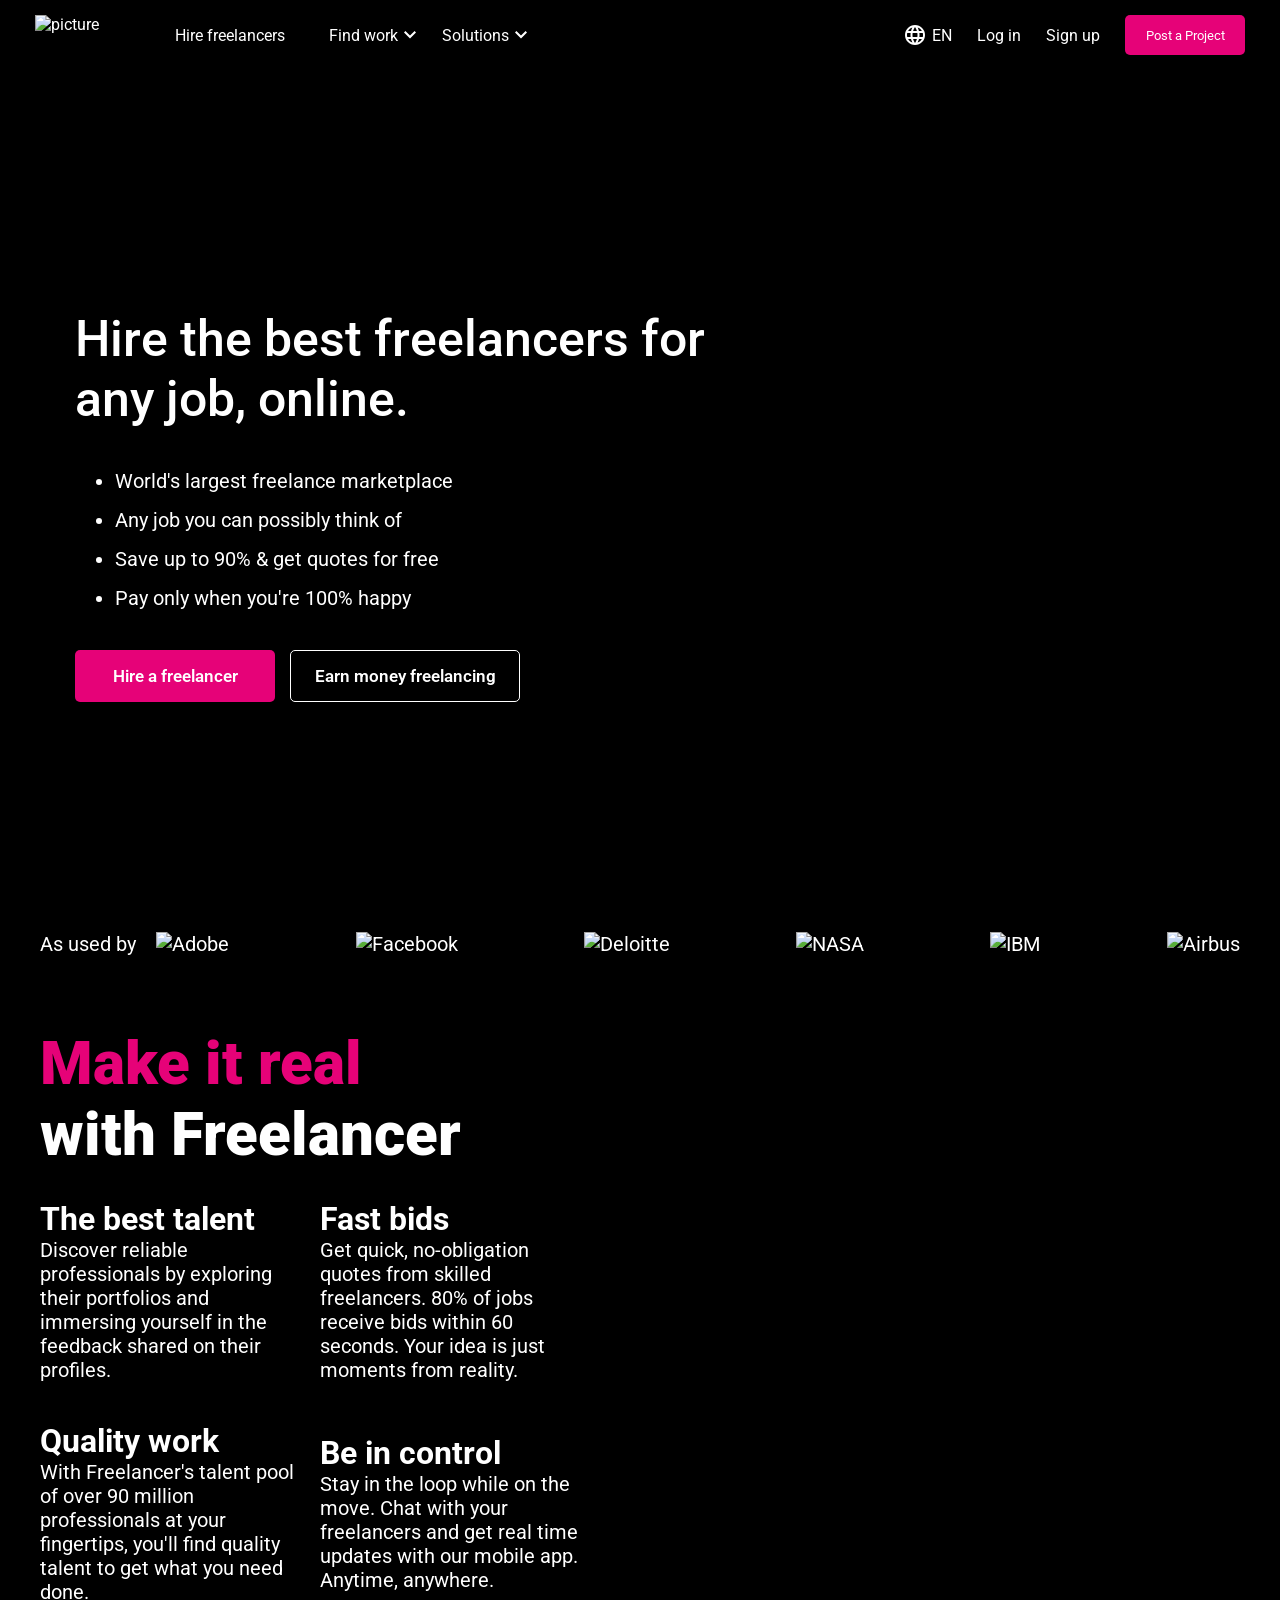
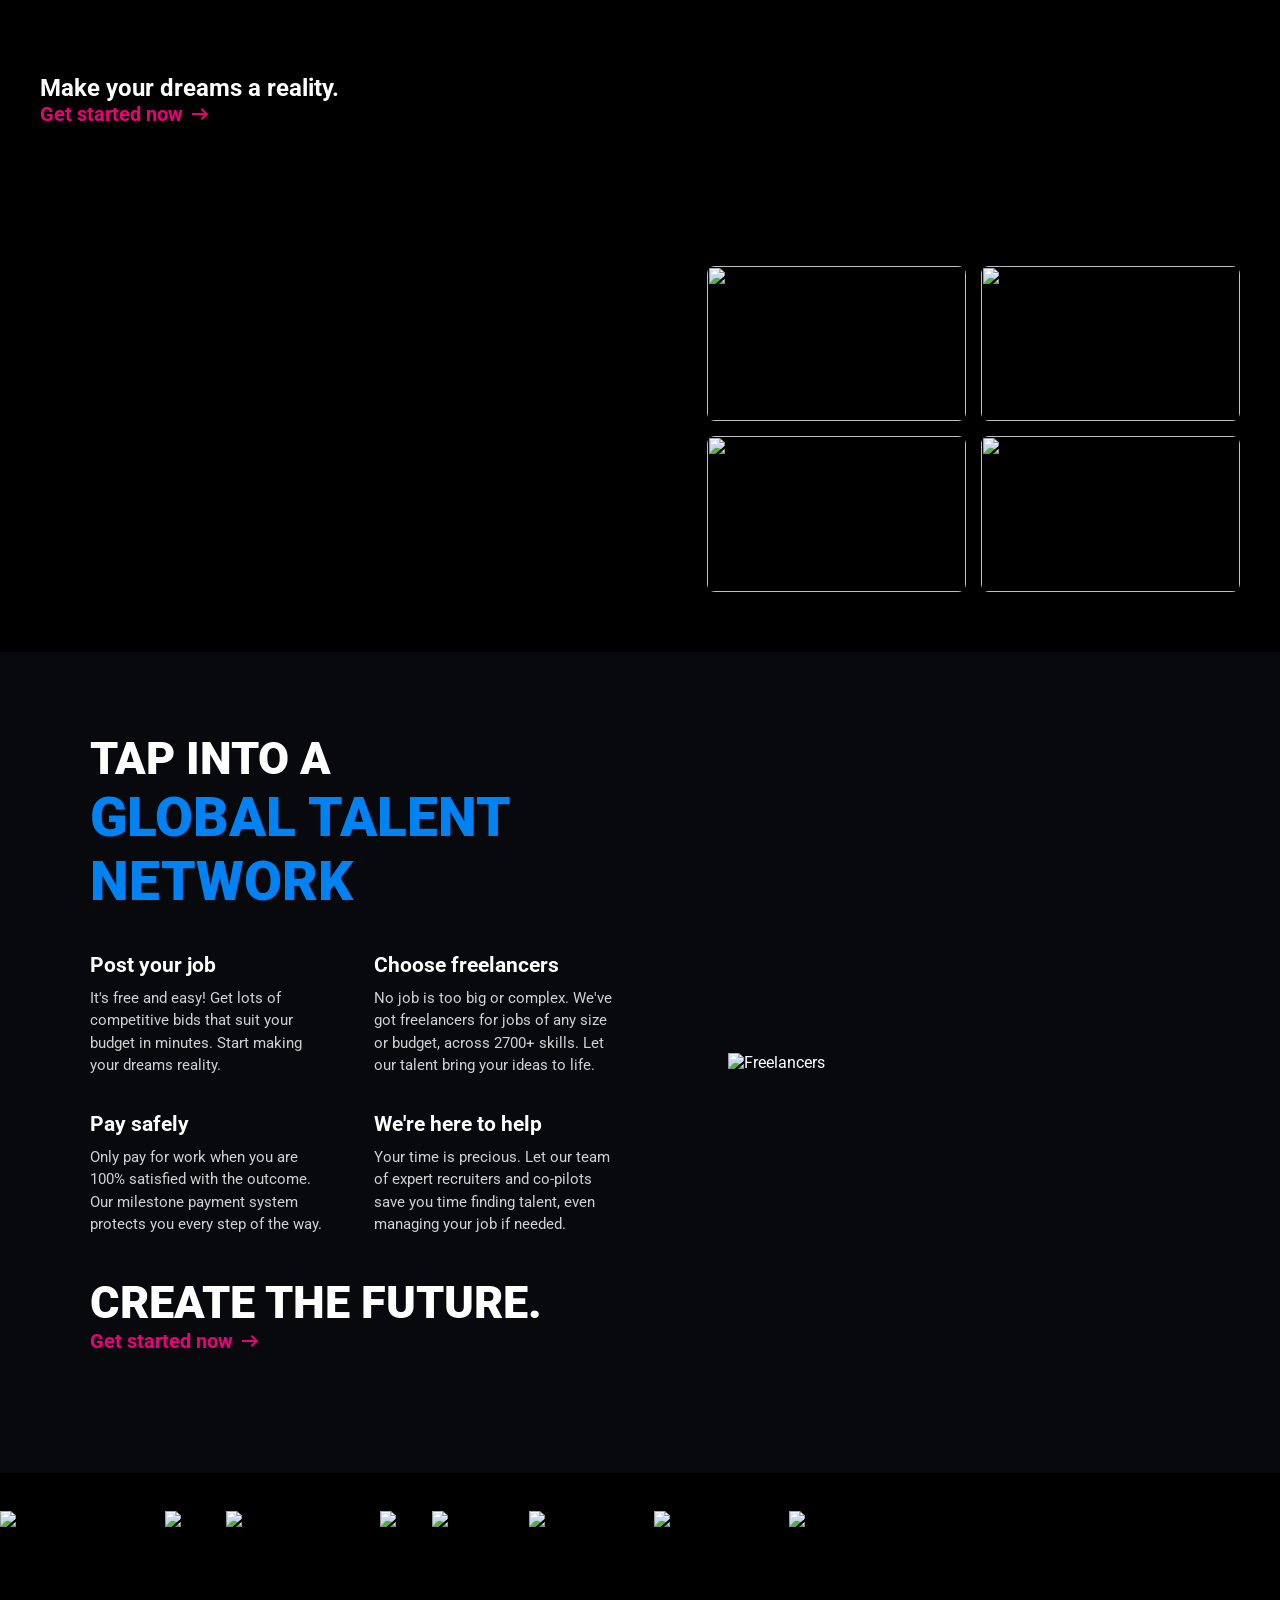
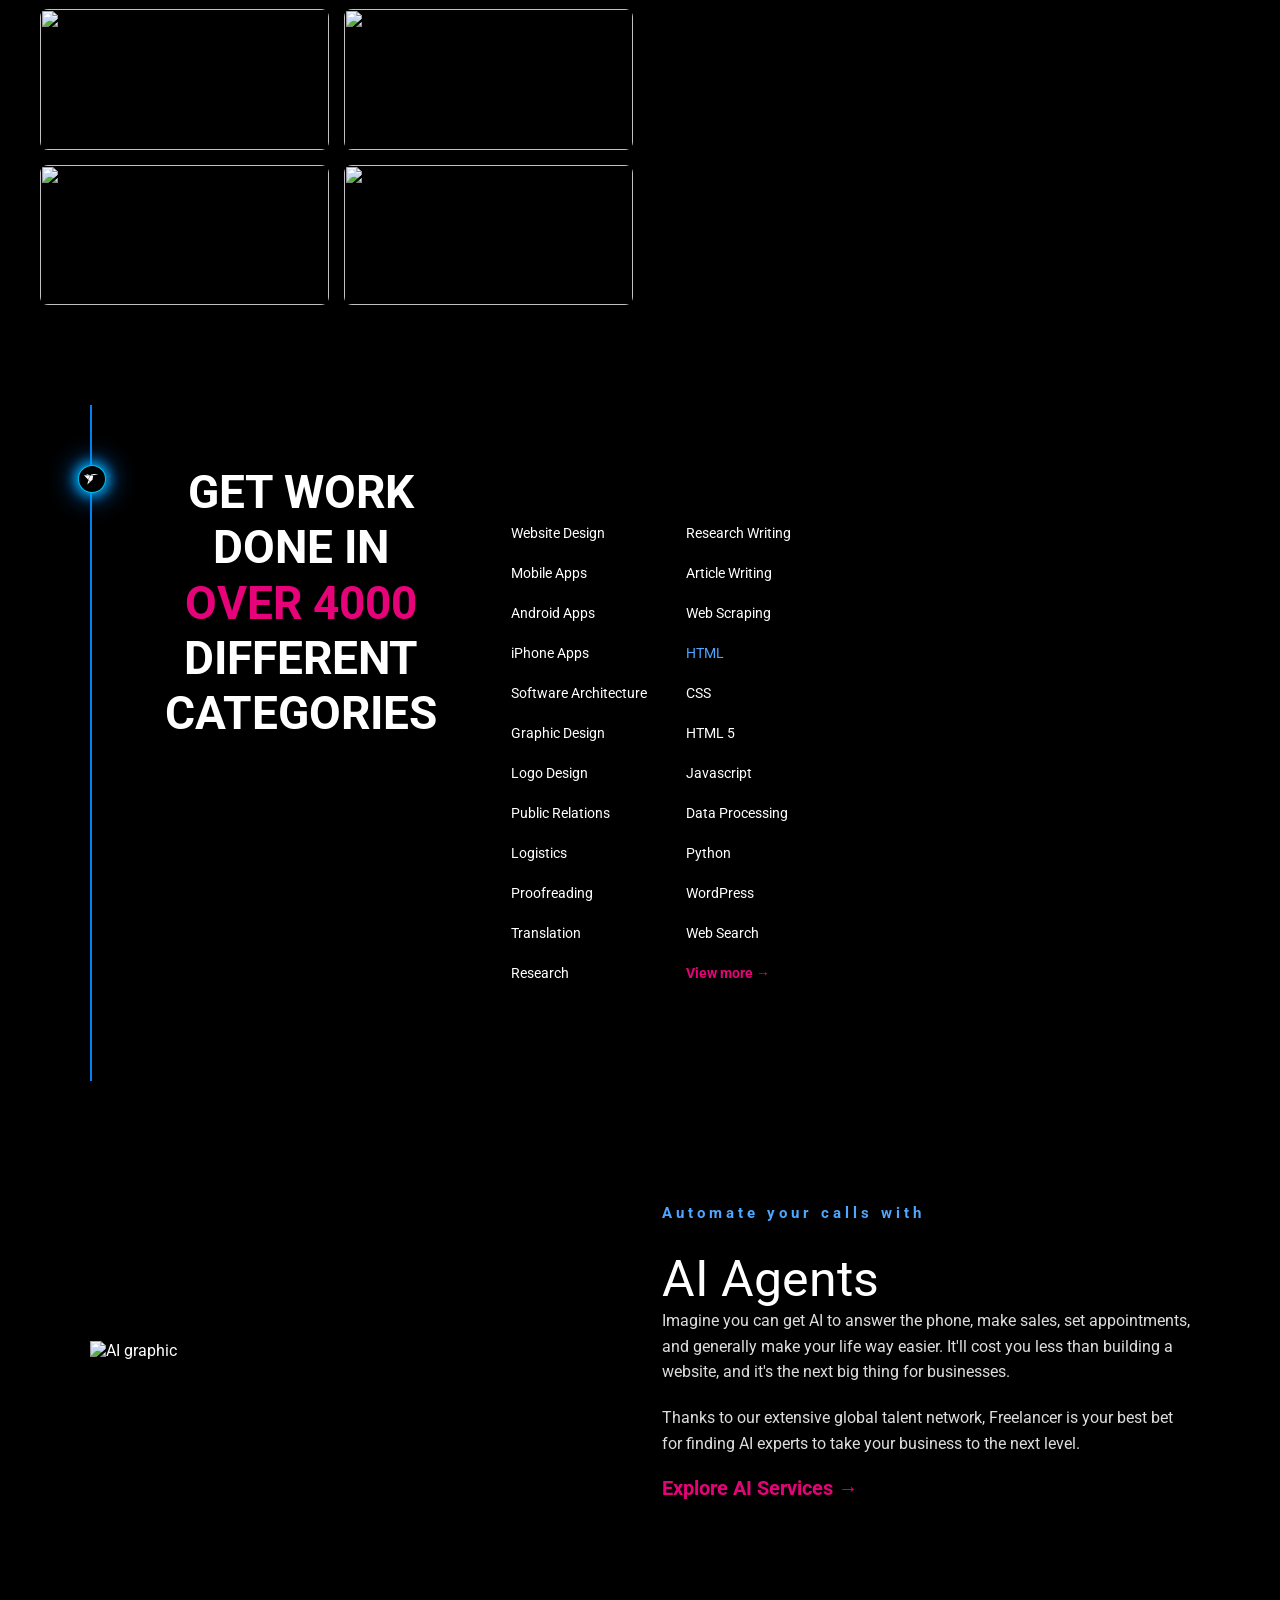
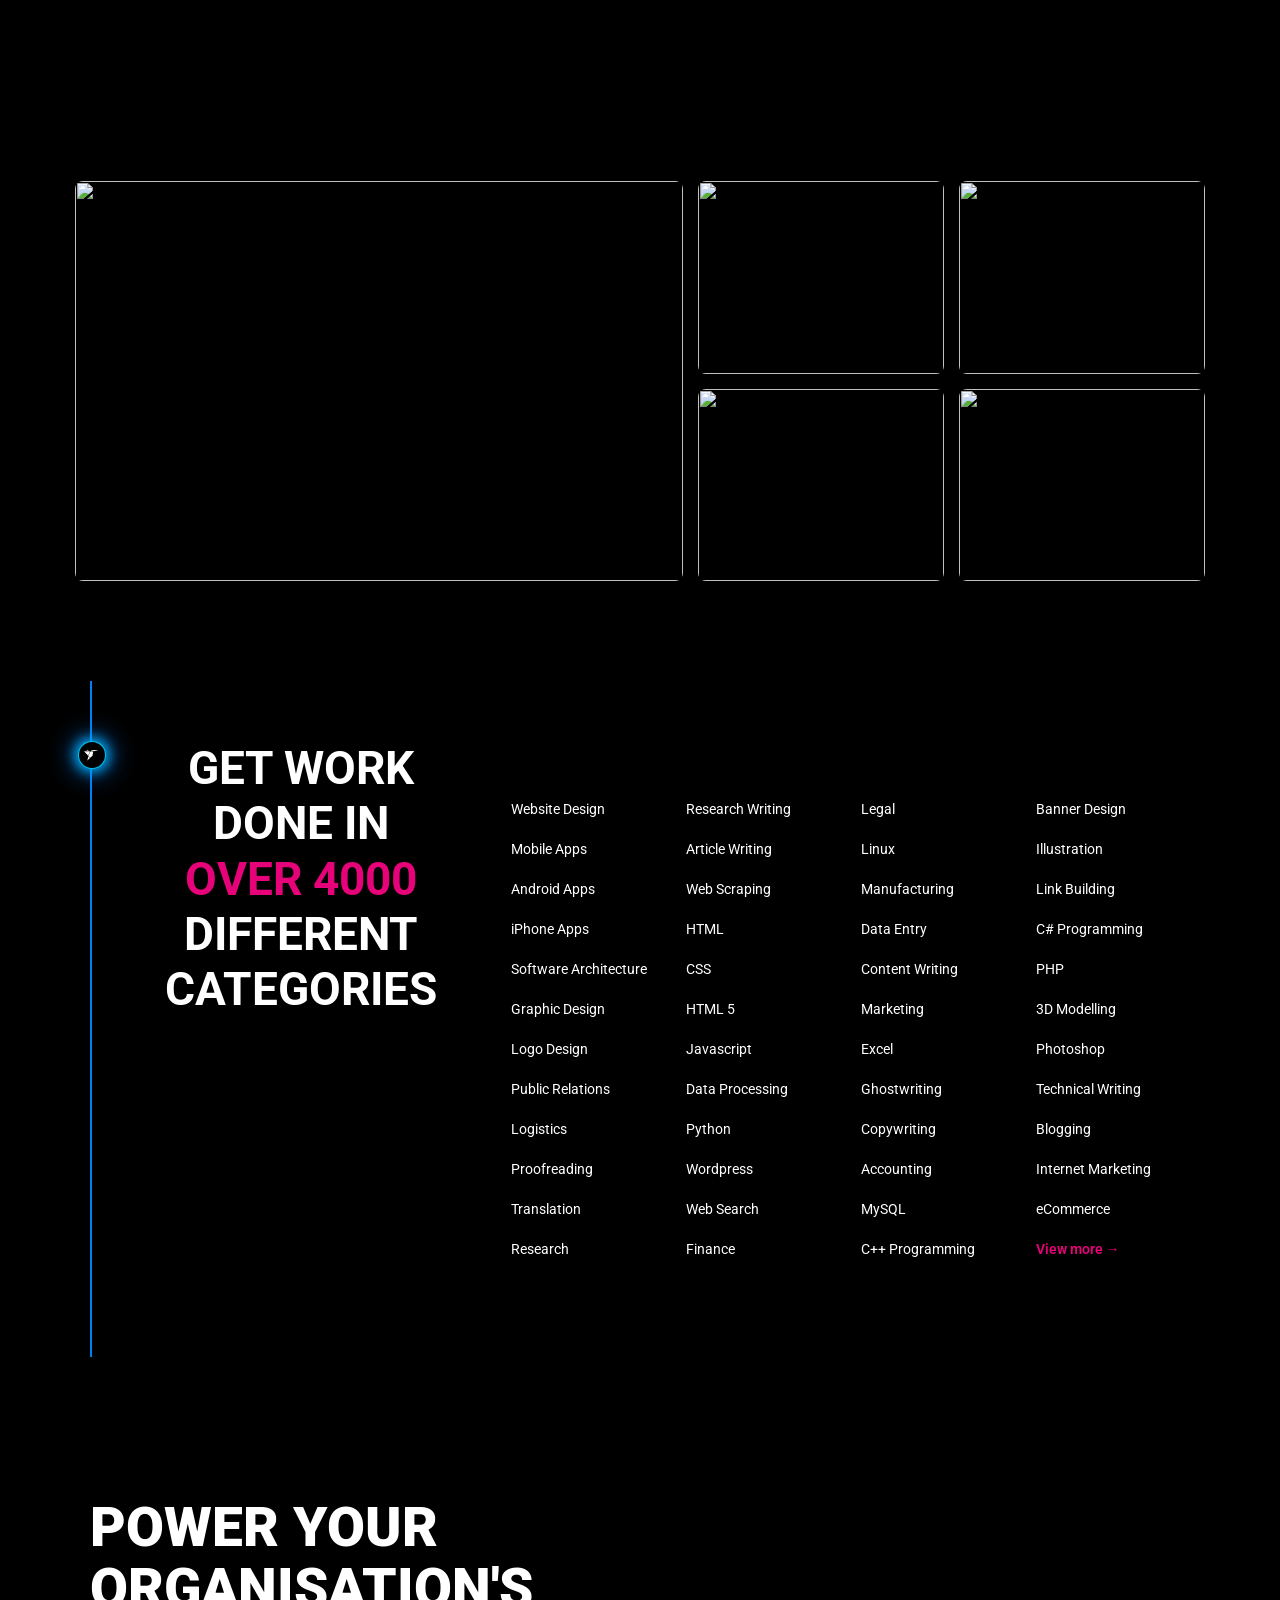
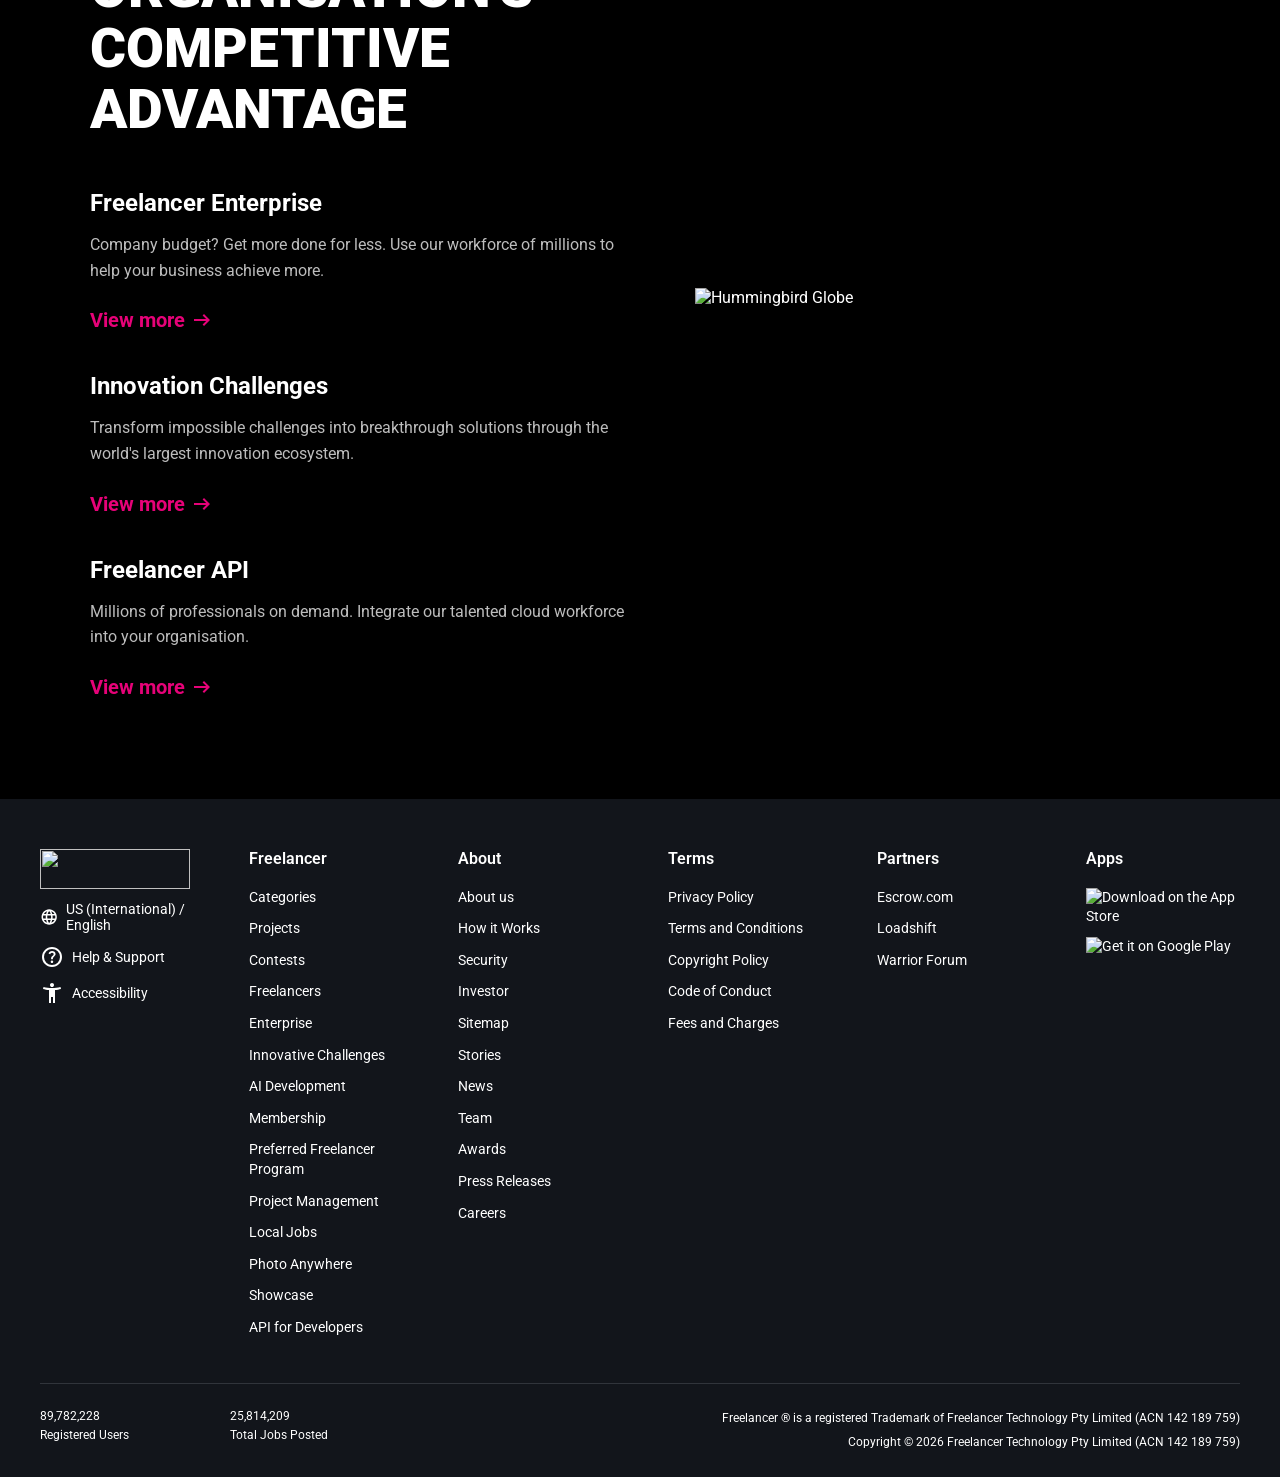
==== commit c58f47b0: "update index.html" ====
--- a/index.html
+++ b/index.html
@@ -320,16 +320,53 @@
                                     </summary>
                                     <div class="drawer_sub_panel">
                                         <div class="sd_drop">
-                                            <div class="images"><img src="https://www.f-cdn.com/assets/main/en/assets/logged-out-navigation/hire-skills/graphic-design.png" alt="Graphic designers"><p>Graphic designers</p></div>
-                                            <div class="images"><img src="https://www.f-cdn.com/assets/main/en/assets/logged-out-navigation/hire-skills/website.png" alt="Website designers"><p>Website designers</p></div>
-                                            <div class="images"><img src="https://www.f-cdn.com/assets/main/en/assets/logged-out-navigation/hire-skills/mobile.png" alt="Mobile app developers"><p>Mobile app developers</p></div>
-                                            <div class="images"><img src="https://www.f-cdn.com/assets/main/en/assets/logged-out-navigation/hire-skills/sd.png" alt="Software developers"><p>Software developers</p></div>
-                                            <div class="images"><img src="https://www.f-cdn.com/assets/main/en/assets/logged-out-navigation/hire-skills/3d.png" alt="3D artists"><p>3D artists</p></div>
-                                            <div class="images"><img src="https://www.f-cdn.com/assets/main/en/assets/logged-out-navigation/hire-skills/illustration.png" alt="Illustration"><p>Illustration</p></div>
+                                            <div class="images"><img
+                                                    src="https://www.f-cdn.com/assets/main/en/assets/logged-out-navigation/hire-skills/graphic-design.png"
+                                                    alt="Graphic designers">
+                                                <p>Graphic designers</p>
+                                            </div>
+                                            <div class="images"><img
+                                                    src="https://www.f-cdn.com/assets/main/en/assets/logged-out-navigation/hire-skills/website.png"
+                                                    alt="Website designers">
+                                                <p>Website designers</p>
+                                            </div>
+                                            <div class="images"><img
+                                                    src="https://www.f-cdn.com/assets/main/en/assets/logged-out-navigation/hire-skills/mobile.png"
+                                                    alt="Mobile app developers">
+                                                <p>Mobile app developers</p>
+                                            </div>
+                                            <div class="images"><img
+                                                    src="https://www.f-cdn.com/assets/main/en/assets/logged-out-navigation/hire-skills/sd.png"
+                                                    alt="Software developers">
+                                                <p>Software developers</p>
+                                            </div>
+                                            <div class="images"><img
+                                                    src="https://www.f-cdn.com/assets/main/en/assets/logged-out-navigation/hire-skills/3d.png"
+                                                    alt="3D artists">
+                                                <p>3D artists</p>
+                                            </div>
+                                            <div class="images"><img
+                                                    src="https://www.f-cdn.com/assets/main/en/assets/logged-out-navigation/hire-skills/illustration.png"
+                                                    alt="Illustration">
+                                                <p>Illustration</p>
+                                            </div>
                                         </div>
                                         <div class="more_list">
-                                            <div class="more_list_top"><h4>Other popular skills</h4><a href="" class="view_more_link">View more &gt;</a></div>
-                                            <p>Web developers</p><p>Writers</p><p>Marketing specialists</p><p>SEO specialists</p><p>Data entry clerks</p><p>Virtual assistants</p><p>Translators</p><p>Financial experts</p><p>Manufacturers</p><p>Logistics experts</p><p>Fashion designers</p>
+                                            <div class="more_list_top">
+                                                <h4>Other popular skills</h4><a href="" class="view_more_link">View more
+                                                    &gt;</a>
+                                            </div>
+                                            <p>Web developers</p>
+                                            <p>Writers</p>
+                                            <p>Marketing specialists</p>
+                                            <p>SEO specialists</p>
+                                            <p>Data entry clerks</p>
+                                            <p>Virtual assistants</p>
+                                            <p>Translators</p>
+                                            <p>Financial experts</p>
+                                            <p>Manufacturers</p>
+                                            <p>Logistics experts</p>
+                                            <p>Fashion designers</p>
                                         </div>
                                     </div>
                                 </details>
@@ -341,14 +378,42 @@
                                     </summary>
                                     <div class="drawer_sub_panel">
                                         <div class="sd_drop">
-                                            <div class="images"><img src="https://www.f-cdn.com/assets/main/en/assets/logged-out-navigation/solutions/how-it-works-1.jpg" alt="Working with international..."><p>Working with international...</p><a href="" class="card_sub_link">Find out more &gt;</a></div>
-                                            <div class="images"><img src="https://www.f-cdn.com/assets/main/en/assets/logged-out-navigation/solutions/how-it-works-2.png" alt="Where to find the best developers"><p>Where to find the best developers</p><a href="" class="card_sub_link">Find out more &gt;</a></div>
-                                            <div class="images"><img src="https://www.f-cdn.com/assets/main/en/assets/logged-out-navigation/find-job/local.png" alt="Do you need a local freelancer?"><p>Do you need a local freelancer?</p><a href="" class="card_sub_link">Find out more &gt;</a></div>
-                                            <div class="images"><img src="https://www.f-cdn.com/assets/main/en/assets/logged-out-navigation/hire-skills/sd.png" alt="Building an international team"><p>Building an international team</p><a href="" class="card_sub_link">Find out more &gt;</a></div>
+                                            <div class="images"><img
+                                                    src="https://www.f-cdn.com/assets/main/en/assets/logged-out-navigation/solutions/how-it-works-1.jpg"
+                                                    alt="Working with international...">
+                                                <p>Working with international...</p><a href=""
+                                                    class="card_sub_link">Find out more &gt;</a>
+                                            </div>
+                                            <div class="images"><img
+                                                    src="https://www.f-cdn.com/assets/main/en/assets/logged-out-navigation/solutions/how-it-works-2.png"
+                                                    alt="Where to find the best developers">
+                                                <p>Where to find the best developers</p><a href=""
+                                                    class="card_sub_link">Find out more &gt;</a>
+                                            </div>
+                                            <div class="images"><img
+                                                    src="https://www.f-cdn.com/assets/main/en/assets/logged-out-navigation/find-job/local.png"
+                                                    alt="Do you need a local freelancer?">
+                                                <p>Do you need a local freelancer?</p><a href=""
+                                                    class="card_sub_link">Find out more &gt;</a>
+                                            </div>
+                                            <div class="images"><img
+                                                    src="https://www.f-cdn.com/assets/main/en/assets/logged-out-navigation/hire-skills/sd.png"
+                                                    alt="Building an international team">
+                                                <p>Building an international team</p><a href=""
+                                                    class="card_sub_link">Find out more &gt;</a>
+                                            </div>
                                         </div>
                                         <div class="more_list">
-                                            <div class="more_list_top"><h4>Freelancers worldwide</h4><a href="" class="view_more_link">View more &gt;</a></div>
-                                            <p>United States</p><p>United Kingdom</p><p>Canada</p><p>India</p><p>Australia</p><p>Pakistan</p>
+                                            <div class="more_list_top">
+                                                <h4>Freelancers worldwide</h4><a href="" class="view_more_link">View
+                                                    more &gt;</a>
+                                            </div>
+                                            <p>United States</p>
+                                            <p>United Kingdom</p>
+                                            <p>Canada</p>
+                                            <p>India</p>
+                                            <p>Australia</p>
+                                            <p>Pakistan</p>
                                         </div>
                                     </div>
                                 </details>
@@ -368,12 +433,36 @@
                                     </summary>
                                     <div class="drawer_sub_panel">
                                         <div class="sd_drop">
-                                            <div class="images"><img src="https://www.f-cdn.com/assets/main/en/assets/logged-out-navigation/find-job/website.png" alt="Website jobs"><p>Website jobs</p></div>
-                                            <div class="images"><img src="https://www.f-cdn.com/assets/main/en/assets/logged-out-navigation/find-job/graphic-design.png" alt="Graphic design jobs"><p>Graphic design jobs</p></div>
-                                            <div class="images"><img src="https://www.f-cdn.com/assets/main/en/assets/logged-out-navigation/find-job/data-entry.png" alt="Data entry jobs"><p>Data entry jobs</p></div>
-                                            <div class="images"><img src="https://www.f-cdn.com/assets/main/en/assets/logged-out-navigation/find-job/mobile.png" alt="Mobile app development jobs"><p>Mobile app development jobs</p></div>
-                                            <div class="images"><img src="https://www.f-cdn.com/assets/main/en/assets/logged-out-navigation/find-job/internet-marketing.png" alt="Internet marketing jobs"><p>Internet marketing jobs</p></div>
-                                            <div class="images"><img src="https://www.f-cdn.com/assets/main/en/assets/logged-out-navigation/find-job/local.png" alt="Local jobs"><p>Local jobs</p></div>
+                                            <div class="images"><img
+                                                    src="https://www.f-cdn.com/assets/main/en/assets/logged-out-navigation/find-job/website.png"
+                                                    alt="Website jobs">
+                                                <p>Website jobs</p>
+                                            </div>
+                                            <div class="images"><img
+                                                    src="https://www.f-cdn.com/assets/main/en/assets/logged-out-navigation/find-job/graphic-design.png"
+                                                    alt="Graphic design jobs">
+                                                <p>Graphic design jobs</p>
+                                            </div>
+                                            <div class="images"><img
+                                                    src="https://www.f-cdn.com/assets/main/en/assets/logged-out-navigation/find-job/data-entry.png"
+                                                    alt="Data entry jobs">
+                                                <p>Data entry jobs</p>
+                                            </div>
+                                            <div class="images"><img
+                                                    src="https://www.f-cdn.com/assets/main/en/assets/logged-out-navigation/find-job/mobile.png"
+                                                    alt="Mobile app development jobs">
+                                                <p>Mobile app development jobs</p>
+                                            </div>
+                                            <div class="images"><img
+                                                    src="https://www.f-cdn.com/assets/main/en/assets/logged-out-navigation/find-job/internet-marketing.png"
+                                                    alt="Internet marketing jobs">
+                                                <p>Internet marketing jobs</p>
+                                            </div>
+                                            <div class="images"><img
+                                                    src="https://www.f-cdn.com/assets/main/en/assets/logged-out-navigation/find-job/local.png"
+                                                    alt="Local jobs">
+                                                <p>Local jobs</p>
+                                            </div>
                                         </div>
                                     </div>
                                 </details>
@@ -448,55 +537,94 @@
     <div class="hero_wrapper">
         <div class="hero_bg">
             <div class="hero_overlay"></div>
-            
+
             <div class="bg_layer" style="animation-delay: 0s;">
                 <video class="hero_video desktop_only" autoplay loop muted playsinline>
-                    <source src="https://www.f-cdn.com/assets/main/en/assets/home/video/mobile-phone-v3.mp4" type="video/mp4">
+                    <source src="https://www.f-cdn.com/assets/main/en/assets/home/video/mobile-phone-v3.mp4"
+                        type="video/mp4">
                 </video>
                 <picture class="hero_image mobile_only">
-                    <source media="(min-width: 1200px)" srcset="https://www.f-cdn.com/assets/main/en/assets/home/hero/mobile-phone-1080.jpg">
-                    <source media="(min-width: 960px)" srcset="https://www.f-cdn.com/assets/main/en/assets/home/hero/mobile-phone-850.jpg">
-                    <source media="(min-width: 768px)" srcset="https://www.f-cdn.com/assets/main/en/assets/home/hero/mobile-phone-675.jpg">
-                    <img src="https://www.f-cdn.com/assets/main/en/assets/home/hero/mobile-phone-mobile.jpg" alt="Freelancer background">
+                    <source media="(min-width: 1200px)"
+                        srcset="https://www.f-cdn.com/assets/main/en/assets/home/hero/mobile-phone-1080.jpg">
+                    <source media="(min-width: 960px)"
+                        srcset="https://www.f-cdn.com/assets/main/en/assets/home/hero/mobile-phone-850.jpg">
+                    <source media="(min-width: 768px)"
+                        srcset="https://www.f-cdn.com/assets/main/en/assets/home/hero/mobile-phone-675.jpg">
+                    <img src="https://www.f-cdn.com/assets/main/en/assets/home/hero/mobile-phone-mobile.jpg"
+                        alt="Freelancer background">
                 </picture>
             </div>
 
             <div class="bg_layer" style="animation-delay: 5s;">
-                <video class="hero_video" autoplay loop muted playsinline>
+                <video class="hero_video desktop_only" autoplay loop muted playsinline>
                     <source src="https://www.f-cdn.com/assets/main/en/assets/home/video/nasa-v3.mp4" type="video/mp4">
                 </video>
+                <picture class="hero_image mobile_only">
+                    <source media="(min-width: 1200px)"
+                        srcset="https://www.f-cdn.com/assets/main/en/assets/home/hero/nasa-1080.jpg">
+                    <source media="(min-width: 960px)"
+                        srcset="https://www.f-cdn.com/assets/main/en/assets/home/hero/nasa-850.jpg">
+                    <source media="(min-width: 768px)"
+                        srcset="https://www.f-cdn.com/assets/main/en/assets/home/hero/nasa-675.jpg">
+                    <img src="https://www.f-cdn.com/assets/main/en/assets/home/hero/nasa-mobile.jpg"
+                        alt="Freelancer background">
+                </picture>
             </div>
 
             <div class="bg_layer" style="animation-delay: 10s;">
-                <video class="hero_video" autoplay loop muted playsinline>
+                <video class="hero_video desktop_only" autoplay loop muted playsinline>
                     <source src="https://www.f-cdn.com/assets/main/en/assets/home/video/house-v3.mp4" type="video/mp4">
                 </video>
+                <picture class="hero_image mobile_only">
+                    <source media="(min-width: 1200px)"
+                        srcset="https://www.f-cdn.com/assets/main/en/assets/home/hero/house-1080.jpg">
+                    <source media="(min-width: 960px)"
+                        srcset="https://www.f-cdn.com/assets/main/en/assets/home/hero/house-850.jpg">
+                    <source media="(min-width: 768px)"
+                        srcset="https://www.f-cdn.com/assets/main/en/assets/home/hero/house-675.jpg">
+                    <img src="https://www.f-cdn.com/assets/main/en/assets/home/hero/house-mobile.jpg"
+                        alt="Freelancer background">
+                </picture>
             </div>
 
             <div class="bg_layer" style="animation-delay: 15s;">
-                <video class="hero_video" autoplay loop muted playsinline>
-                    <source src="https://www.f-cdn.com/assets/main/en/assets/home/video/ai-contest-hero.mp4" type="video/mp4">
+                <video class="hero_video desktop_only" autoplay loop muted playsinline>
+                    <source src="https://www.f-cdn.com/assets/main/en/assets/home/video/ai-contest-hero.mp4"
+                        type="video/mp4">
                 </video>
+                <picture class="hero_image mobile_only">
+                    <source media="(min-width: 1200px)"
+                        srcset="https://www.f-cdn.com/assets/main/en/assets/home/hero/ai-contest-1080.jpg">
+                    <source media="(min-width: 960px)"
+                        srcset="https://www.f-cdn.com/assets/main/en/assets/home/hero/ai-contest-850.jpg">
+                    <source media="(min-width: 768px)"
+                        srcset="https://www.f-cdn.com/assets/main/en/assets/home/hero/ai-contest-675.jpg">
+                    <img src="https://www.f-cdn.com/assets/main/en/assets/home/hero/ai-contest-mobile.jpg"
+                        alt="Freelancer background">
+                </picture>
             </div>
         </div>
 
         <div class="hero_quotes desktop_only">
-            <p class="quote_layer" style="animation-delay: 0s;">This mobile app design cost $1500 USD and took 20 days</p>
-            <p class="quote_layer" style="animation-delay: 5s;">This radiation shield design for NASA cost $500 USD and took 15 days</p>
-            <p class="quote_layer" style="animation-delay: 10s;">This architectural design cost $500 USD and took 15 days</p>
+            <p class="quote_layer" style="animation-delay: 0s;">This mobile app design cost $1500 USD and took 20 days
+            </p>
+            <p class="quote_layer" style="animation-delay: 5s;">This radiation shield design for NASA cost $500 USD and
+                took 15 days</p>
+            <p class="quote_layer" style="animation-delay: 10s;">This architectural design cost $500 USD and took 15
+                days</p>
         </div>
         <div class="hero">
-        <h1>Hire the best freelancers for any job, online.</h1>
-        <ul>
-            <li>World's largest freelance marketplace</li>
-            <li>Any job you can possibly think of</li>
-            <li>Save up to 90% & get quotes for free</li>
-            <li>Pay only when you're 100% happy</li>
-        </ul>
-        <div class="btns">
-            <button>Hire a freelancer</button>
-            <button>Earn money freelancing</button>
-        </div>
+            <h1>Hire the best freelancers for any job, online.</h1>
+            <ul>
+                <li>World's largest freelance marketplace</li>
+                <li>Any job you can possibly think of</li>
+                <li>Save up to 90% & get quotes for free</li>
+                <li>Pay only when you're 100% happy</li>
+            </ul>
+            <div class="btns">
+                <button>Hire a freelancer</button>
+                <button>Earn money freelancing</button>
+            </div>
 
         </div>
     </div>
@@ -507,12 +635,18 @@
         <div class="companies_carousel">
             <span class="carousel_arrow left">&lt;</span>
             <div class="companies_logos">
-                <img src="https://www.f-cdn.com/assets/main/en/assets/home/redesign/companies/adobe-logo-darkmode.svg" alt="Adobe">
-                <img src="https://www.f-cdn.com/assets/main/en/assets/home/redesign/companies/facebook-corporate-logo2-darkmode.svg" alt="Facebook">
-                <img src="https://www.f-cdn.com/assets/main/en/assets/home/redesign/companies/deloitte-logo2-darkmode.svg" alt="Deloitte">
-                <img src="https://www.f-cdn.com/assets/main/en/assets/home/redesign/companies/nasa-logo-v4.png" alt="NASA">
-                <img src="https://www.f-cdn.com/assets/main/en/assets/home/redesign/companies/ibm-logo2-darkmode.svg" alt="IBM">
-                <img src="https://www.f-cdn.com/assets/main/en/assets/home/redesign/companies/airbus-logo2-darkmode.svg" alt="Airbus">
+                <img src="https://www.f-cdn.com/assets/main/en/assets/home/redesign/companies/adobe-logo-darkmode.svg"
+                    alt="Adobe">
+                <img src="https://www.f-cdn.com/assets/main/en/assets/home/redesign/companies/facebook-corporate-logo2-darkmode.svg"
+                    alt="Facebook">
+                <img src="https://www.f-cdn.com/assets/main/en/assets/home/redesign/companies/deloitte-logo2-darkmode.svg"
+                    alt="Deloitte">
+                <img src="https://www.f-cdn.com/assets/main/en/assets/home/redesign/companies/nasa-logo-v4.png"
+                    alt="NASA">
+                <img src="https://www.f-cdn.com/assets/main/en/assets/home/redesign/companies/ibm-logo2-darkmode.svg"
+                    alt="IBM">
+                <img src="https://www.f-cdn.com/assets/main/en/assets/home/redesign/companies/airbus-logo2-darkmode.svg"
+                    alt="Airbus">
             </div>
             <span class="carousel_arrow right">&gt;</span>
         </div>
@@ -559,12 +693,13 @@
         <div class="media">
             <div class="video">
                 <div class="project_card overlay-red">
-                    <video src="https://www.f-cdn.com/assets/upload/Year-of-the-Launch.mp4" autoplay loop muted playsinline></video>
+                    <video src="https://www.f-cdn.com/assets/upload/Year-of-the-Launch.mp4" autoplay loop muted
+                        playsinline></video>
                     <div class="project_overlay">
                         <h3>LAUNCH CAMPAIGN</h3>
                     </div>
                     <div class="project_info">
-                        <p>Watch our highly successful marketing launch in action.</p>
+                        <p>The year you finally launch the thing</p>
                         <button>Post a Project</button>
                     </div>
                 </div>
@@ -573,25 +708,41 @@
                 <div class="img1">
                     <div class="project_card overlay-yellow">
                         <img src="https://www.f-cdn.com/assets/main/en/assets/home/yotl-top/robot-shoulder.jpg" alt="">
-                        <div class="project_overlay"><h3>ROBOTICS</h3></div>
-                        <div class="project_info"><p>Advanced mechanical engineering.</p><button>Post a Project</button></div>
+                        <div class="project_overlay">
+                            <h3>ROBOTICS</h3>
+                        </div>
+                        <div class="project_info">
+                            <p>Advanced mechanical engineering.</p><button>Post a Project</button>
+                        </div>
                     </div>
                     <div class="project_card overlay-green">
                         <img src="https://www.f-cdn.com/assets/main/en/assets/home/yotl-top/digital-watch.jpg" alt="">
-                        <div class="project_overlay"><h3>PRODUCT DESIGN</h3></div>
-                        <div class="project_info"><p>Sleek and modern digital wearables.</p><button>Post a Project</button></div>
+                        <div class="project_overlay">
+                            <h3>PRODUCT DESIGN</h3>
+                        </div>
+                        <div class="project_info">
+                            <p>Sleek and modern digital wearables.</p><button>Post a Project</button>
+                        </div>
                     </div>
                 </div>
                 <div class="img2">
                     <div class="project_card overlay-purple">
                         <img src="https://www.f-cdn.com/assets/main/en/assets/home/yotl-top/brand-strategy.jpg" alt="">
-                        <div class="project_overlay"><h3>BRAND STRATEGY</h3></div>
-                        <div class="project_info"><p>Build a cohesive brand identity.</p><button>Post a Project</button></div>
+                        <div class="project_overlay">
+                            <h3>BRAND STRATEGY</h3>
+                        </div>
+                        <div class="project_info">
+                            <p>Build a cohesive brand identity.</p><button>Post a Project</button>
+                        </div>
                     </div>
                     <div class="project_card overlay-blue">
                         <img src="https://www.f-cdn.com/assets/main/en/assets/home/yotl-top/mobile-app.jpg" alt="">
-                        <div class="project_overlay"><h3>MOBILE DEV</h3></div>
-                        <div class="project_info"><p>Cross-platform mobile applications.</p><button>Post a Project</button></div>
+                        <div class="project_overlay">
+                            <h3>MOBILE DEV</h3>
+                        </div>
+                        <div class="project_info">
+                            <p>Cross-platform mobile applications.</p><button>Post a Project</button>
+                        </div>
                     </div>
                 </div>
             </div>
@@ -661,13 +812,18 @@
         <div class="press_carousel">
             <span class="press_arrow">&lt;</span>
             <div class="press_logos">
-                <img src="https://www.f-cdn.com/assets/main/en/assets/home/as-seen-on/the-new-york-times-darkmode.svg" alt="The New York Times">
+                <img src="https://www.f-cdn.com/assets/main/en/assets/home/as-seen-on/the-new-york-times-darkmode.svg"
+                    alt="The New York Times">
                 <img src="https://www.f-cdn.com/assets/main/en/assets/home/as-seen-on/cnbc-darkmode.svg" alt="CNBC">
-                <img src="https://www.f-cdn.com/assets/main/en/assets/home/as-seen-on/wall-street-journal-darkmode.svg" alt="Wall Street Journal">
+                <img src="https://www.f-cdn.com/assets/main/en/assets/home/as-seen-on/wall-street-journal-darkmode.svg"
+                    alt="Wall Street Journal">
                 <img src="https://www.f-cdn.com/assets/main/en/assets/home/as-seen-on/cnn-darkmode.svg" alt="CNN">
-                <img src="https://www.f-cdn.com/assets/main/en/assets/home/as-seen-on/bloomberg-darkmode.svg" alt="Bloomberg">
-                <img src="https://www.f-cdn.com/assets/main/en/assets/home/as-seen-on/yahoo-finance-darkmode.svg" alt="Yahoo Finance">
-                <img src="https://www.f-cdn.com/assets/main/en/assets/home/as-seen-on/business-insider-darkmode.svg" alt="Business Insider">
+                <img src="https://www.f-cdn.com/assets/main/en/assets/home/as-seen-on/bloomberg-darkmode.svg"
+                    alt="Bloomberg">
+                <img src="https://www.f-cdn.com/assets/main/en/assets/home/as-seen-on/yahoo-finance-darkmode.svg"
+                    alt="Yahoo Finance">
+                <img src="https://www.f-cdn.com/assets/main/en/assets/home/as-seen-on/business-insider-darkmode.svg"
+                    alt="Business Insider">
                 <img src="https://www.f-cdn.com/assets/main/en/assets/home/as-seen-on/forbes-darkmode.svg" alt="Forbes">
             </div>
             <span class="press_arrow">&gt;</span>
@@ -688,7 +844,8 @@
                     </div>
                 </div>
                 <div class="project_card">
-                    <img src="https://www.f-cdn.com/assets/main/en/assets/home/yotl-mid/film-post-production.jpg" alt="">
+                    <img src="https://www.f-cdn.com/assets/main/en/assets/home/yotl-mid/film-post-production.jpg"
+                        alt="">
                     <div class="project_overlay">
                         <h3>FILM EDITING</h3>
                     </div>
@@ -720,7 +877,8 @@
             </div>
             <div class="video">
                 <div class="project_card overlay-yellow">
-                    <video src="https://www.f-cdn.com/assets/upload/Freelancer-Work_Interior-Design.mp4" autoplay loop muted playsinline></video>
+                    <video src="https://www.f-cdn.com/assets/upload/Freelancer-Work_Interior-Design.mp4" autoplay loop
+                        muted playsinline></video>
                     <div class="project_overlay">
                         <h3>INTERIOR DESIGN</h3>
                     </div>
@@ -801,10 +959,10 @@
             <div class="project_card">
                 <img src="https://www.f-cdn.com/assets/main/en/assets/home/yotl-bot/humanoid-robot.jpg" alt="">
                 <div class="project_overlay">
-                    <h3>ROBOTICS</h3>
+                    <h3>MECHANICAL ENGINEERING</h3>
                 </div>
                 <div class="project_info">
-                    <p>Build the future of automation and artificial intelligence.</p>
+                    <p>Hands-on help for hands that work.</p>
                     <button>Post a Project</button>
                 </div>
             </div>
@@ -814,20 +972,20 @@
                 <div class="project_card">
                     <img src="https://www.f-cdn.com/assets/main/en/assets/home/yotl-bot/video-game.jpg" alt="">
                     <div class="project_overlay">
-                        <h3>GAME DESIGN</h3>
+                        <h3>VIDEO GAME DEVELOPMENT</h3>
                     </div>
                     <div class="project_info">
-                        <p>Create immersive worlds and interactive experiences.</p>
+                        <p>Your idea. Their thumbs.</p>
                         <button>Post a Project</button>
                     </div>
                 </div>
                 <div class="project_card">
                     <img src="https://www.f-cdn.com/assets/main/en/assets/home/yotl-bot/fashion-branding.jpg" alt="">
                     <div class="project_overlay">
-                        <h3>FASHION BRANDING</h3>
+                        <h3>FASHION LABEL BRANDING</h3>
                     </div>
                     <div class="project_info">
-                        <p>Design unique apparel and establish a bold brand identity.</p>
+                        <p>Wear the brand. Live the brand.</p>
                         <button>Post a Project</button>
                     </div>
                 </div>
@@ -836,23 +994,85 @@
                 <div class="project_card">
                     <img src="https://www.f-cdn.com/assets/main/en/assets/home/yotl-bot/3d-building.jpg" alt="">
                     <div class="project_overlay">
-                        <h3>3D RENDERING</h3>
+                        <h3>3D BUILDING MODELING</h3>
                     </div>
                     <div class="project_info">
-                        <p>Visualize architectural spaces before they are built.</p>
+                        <p>See it standing before you break ground.</p>
                         <button>Post a Project</button>
                     </div>
                 </div>
                 <div class="project_card">
                     <img src="https://www.f-cdn.com/assets/main/en/assets/home/yotl-bot/auto-modifications.jpg" alt="">
                     <div class="project_overlay">
-                        <h3>AUTO MODIFICATIONS</h3>
+                        <h3>AUTOMATIVE MODIFICATIONS</h3>
                     </div>
                     <div class="project_info">
-                        <p>Customize vehicles for peak performance and aesthetics.</p>
+                        <p>Stock is where the story ends.</p>
                         <button>Post a Project</button>
                     </div>
                 </div>
+            </div>
+        </div>
+    </section>
+
+    <section class="categories">
+        <h2 class="cat-heading">Get work done in<br><span class="pink">over 4000</span> different<br>categories</h2>
+        <div class="category_list">
+            <div class="cat_col">
+                <a href="">Website Design</a>
+                <a href="">Mobile Apps</a>
+                <a href="">Android Apps</a>
+                <a href="">iPhone Apps</a>
+                <a href="">Software Architecture</a>
+                <a href="">Graphic Design</a>
+                <a href="">Logo Design</a>
+                <a href="">Public Relations</a>
+                <a href="">Logistics</a>
+                <a href="">Proofreading</a>
+                <a href="">Translation</a>
+                <a href="">Research</a>
+            </div>
+            <div class="cat_col">
+                <a href="">Research Writing</a>
+                <a href="">Article Writing</a>
+                <a href="">Web Scraping</a>
+                <a href="">HTML</a>
+                <a href="">CSS</a>
+                <a href="">HTML 5</a>
+                <a href="">Javascript</a>
+                <a href="">Data Processing</a>
+                <a href="">Python</a>
+                <a href="">Wordpress</a>
+                <a href="">Web Search</a>
+                <a href="">Finance</a>
+            </div>
+            <div class="cat_col">
+                <a href="">Legal</a>
+                <a href="">Linux</a>
+                <a href="">Manufacturing</a>
+                <a href="">Data Entry</a>
+                <a href="">Content Writing</a>
+                <a href="">Marketing</a>
+                <a href="">Excel</a>
+                <a href="">Ghostwriting</a>
+                <a href="">Copywriting</a>
+                <a href="">Accounting</a>
+                <a href="">MySQL</a>
+                <a href="">C++ Programming</a>
+            </div>
+            <div class="cat_col">
+                <a href="">Banner Design</a>
+                <a href="">Illustration</a>
+                <a href="">Link Building</a>
+                <a href="">C# Programming</a>
+                <a href="">PHP</a>
+                <a href="">3D Modelling</a>
+                <a href="">Photoshop</a>
+                <a href="">Technical Writing</a>
+                <a href="">Blogging</a>
+                <a href="">Internet Marketing</a>
+                <a href="">eCommerce</a>
+                <a href="" class="pink">View more &rarr;</a>
             </div>
         </div>
     </section>
--- a/index.css
+++ b/index.css
@@ -1487,6 +1487,85 @@
     }
 }
 
+.categories {
+    display: flex;
+    justify-content: space-between;
+    align-items: flex-start;
+    background-color: #000000;
+    border-left: 2px solid #0082f3;
+    padding: 60px 0 60px 40px;
+    margin: 40px 7%;
+    position: relative;
+    width: auto;
+
+    &::before {
+        content: '';
+        position: absolute;
+        left: -14px;
+        top: 60px;
+        width: 26px;
+        height: 26px;
+        border-radius: 50%;
+        background-color: #000000;
+        background-image: url("data:image/svg+xml,%3Csvg xmlns='http://www.w3.org/2000/svg' viewBox='0 0 100 75'%3E%3Cpath fill='%23ffffff' d='M56.897 0l6.624 9.29L97.036 0M22.075 72.333l18.13-17.725-10.912-11.71M54.152 0l-9.69 8.738 16.298.608M16.482 0l3.48 7.133 19.18 1.195M26.75 36.986l14.17-26.434L-.23 8.328M28.4 38.662L41.785 53.04 56.55 38.567l4.582-26.957-17.993-.918'/%3E%3C/svg%3E");
+        background-size: 15px;
+        background-position: center;
+        background-repeat: no-repeat;
+        box-shadow: 0 0 12px 3px rgba(0, 180, 255, 0.9), 0 0 24px 6px rgba(0, 130, 255, 0.6);
+        border: 1px solid rgba(0, 210, 255, 0.9);
+        z-index: 10;
+    }
+
+    .cat-heading {
+        flex: 1;
+        font-size: 46px;
+        font-weight: 700;
+        color: #ffffff;
+        line-height: 1.2;
+        margin: 0;
+        padding-right: 40px;
+
+        .pink {
+            color: #e60278;
+        }
+    }
+
+    .category_list {
+        flex: 2;
+        display: grid;
+        grid-template-columns: repeat(4, 1fr);
+        gap: 20px;
+
+        .cat_col {
+            display: flex;
+            flex-direction: column;
+            gap: 24px;
+        }
+
+        a {
+            color: #ffffff;
+            font-size: 14px;
+            text-decoration: none;
+            white-space: nowrap;
+            transition: color 0.2s;
+
+            &:hover {
+                text-decoration: underline;
+            }
+
+            &.pink {
+                color: #e60278;
+                font-weight: 600;
+                
+                &:hover {
+                    color: #ffffff;
+                }
+            }
+        }
+    }
+}
+
+
 /* media query */
 @media (max-width: 959.20px) {
     .desktop_only {
@@ -2105,6 +2184,7 @@
         position: relative;
         width: auto;
         text-align: left;
+        display: block;
 
         &::before {
             content: '';
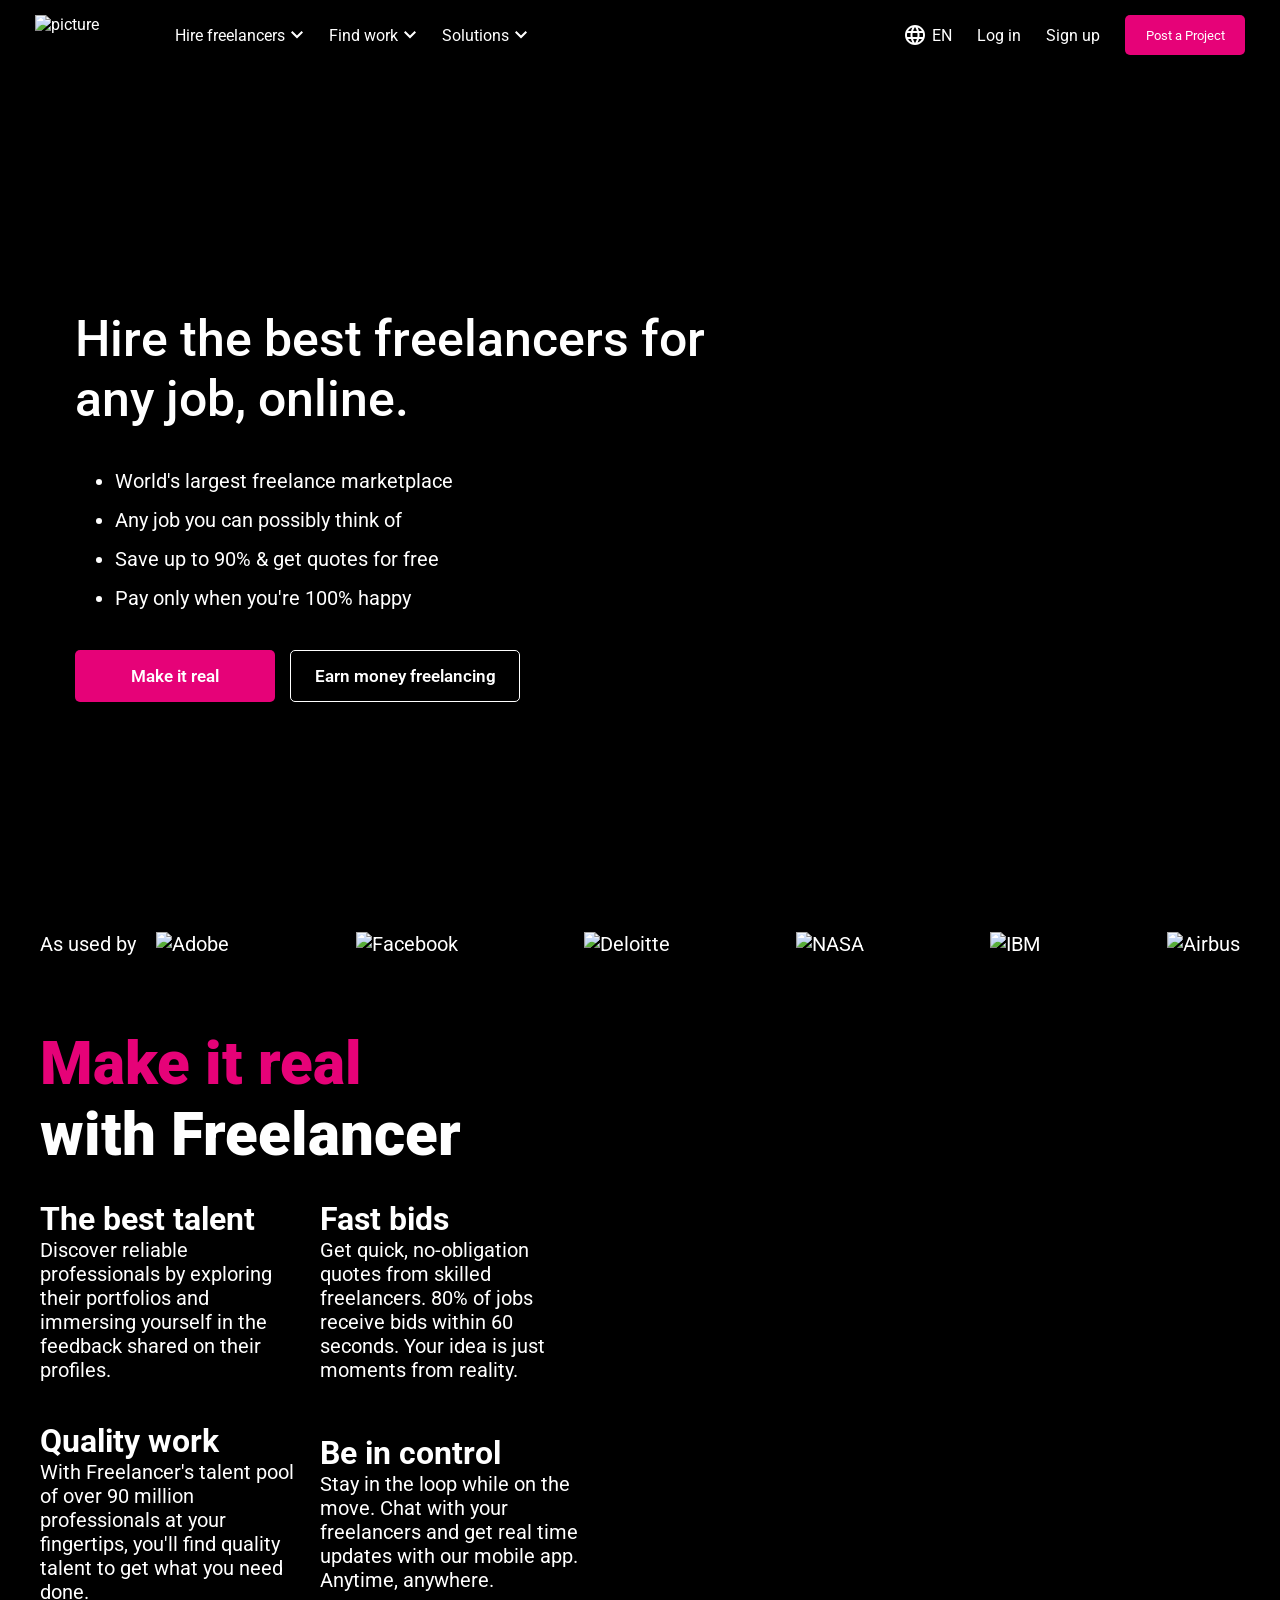
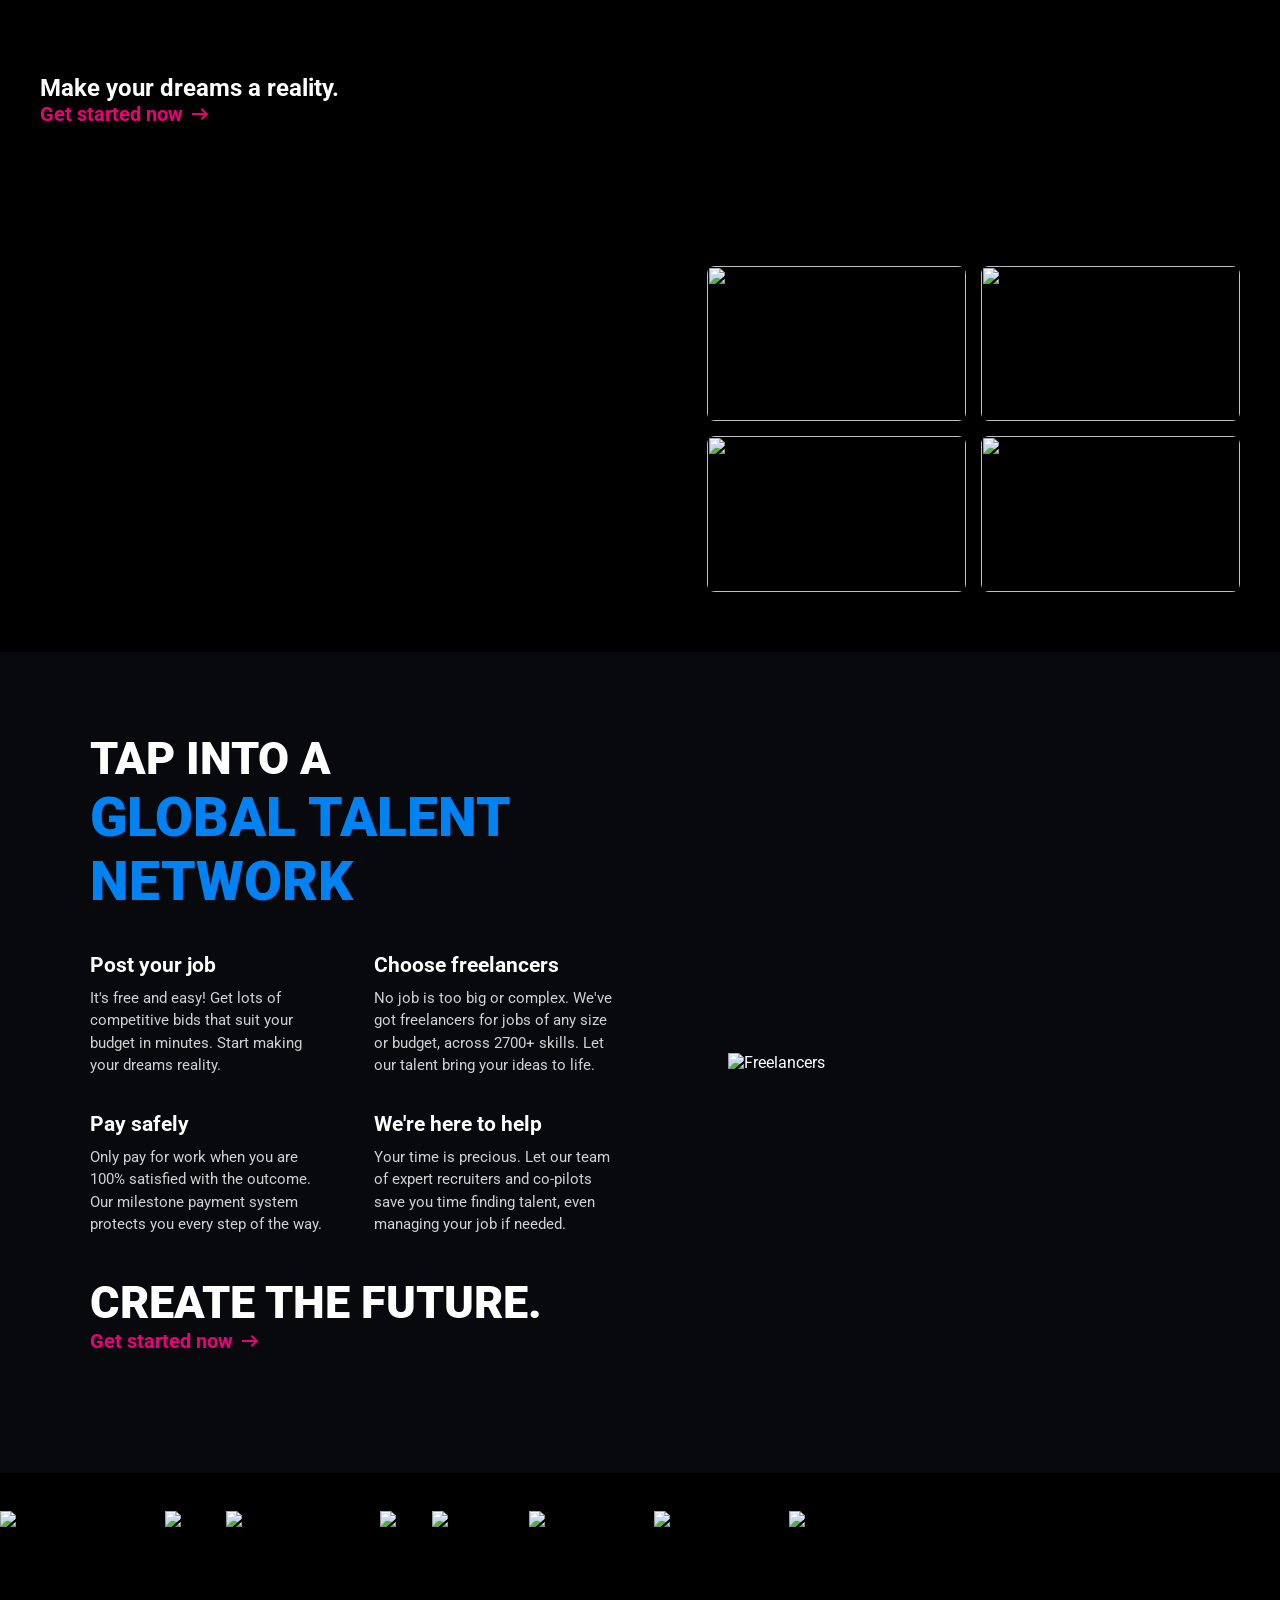
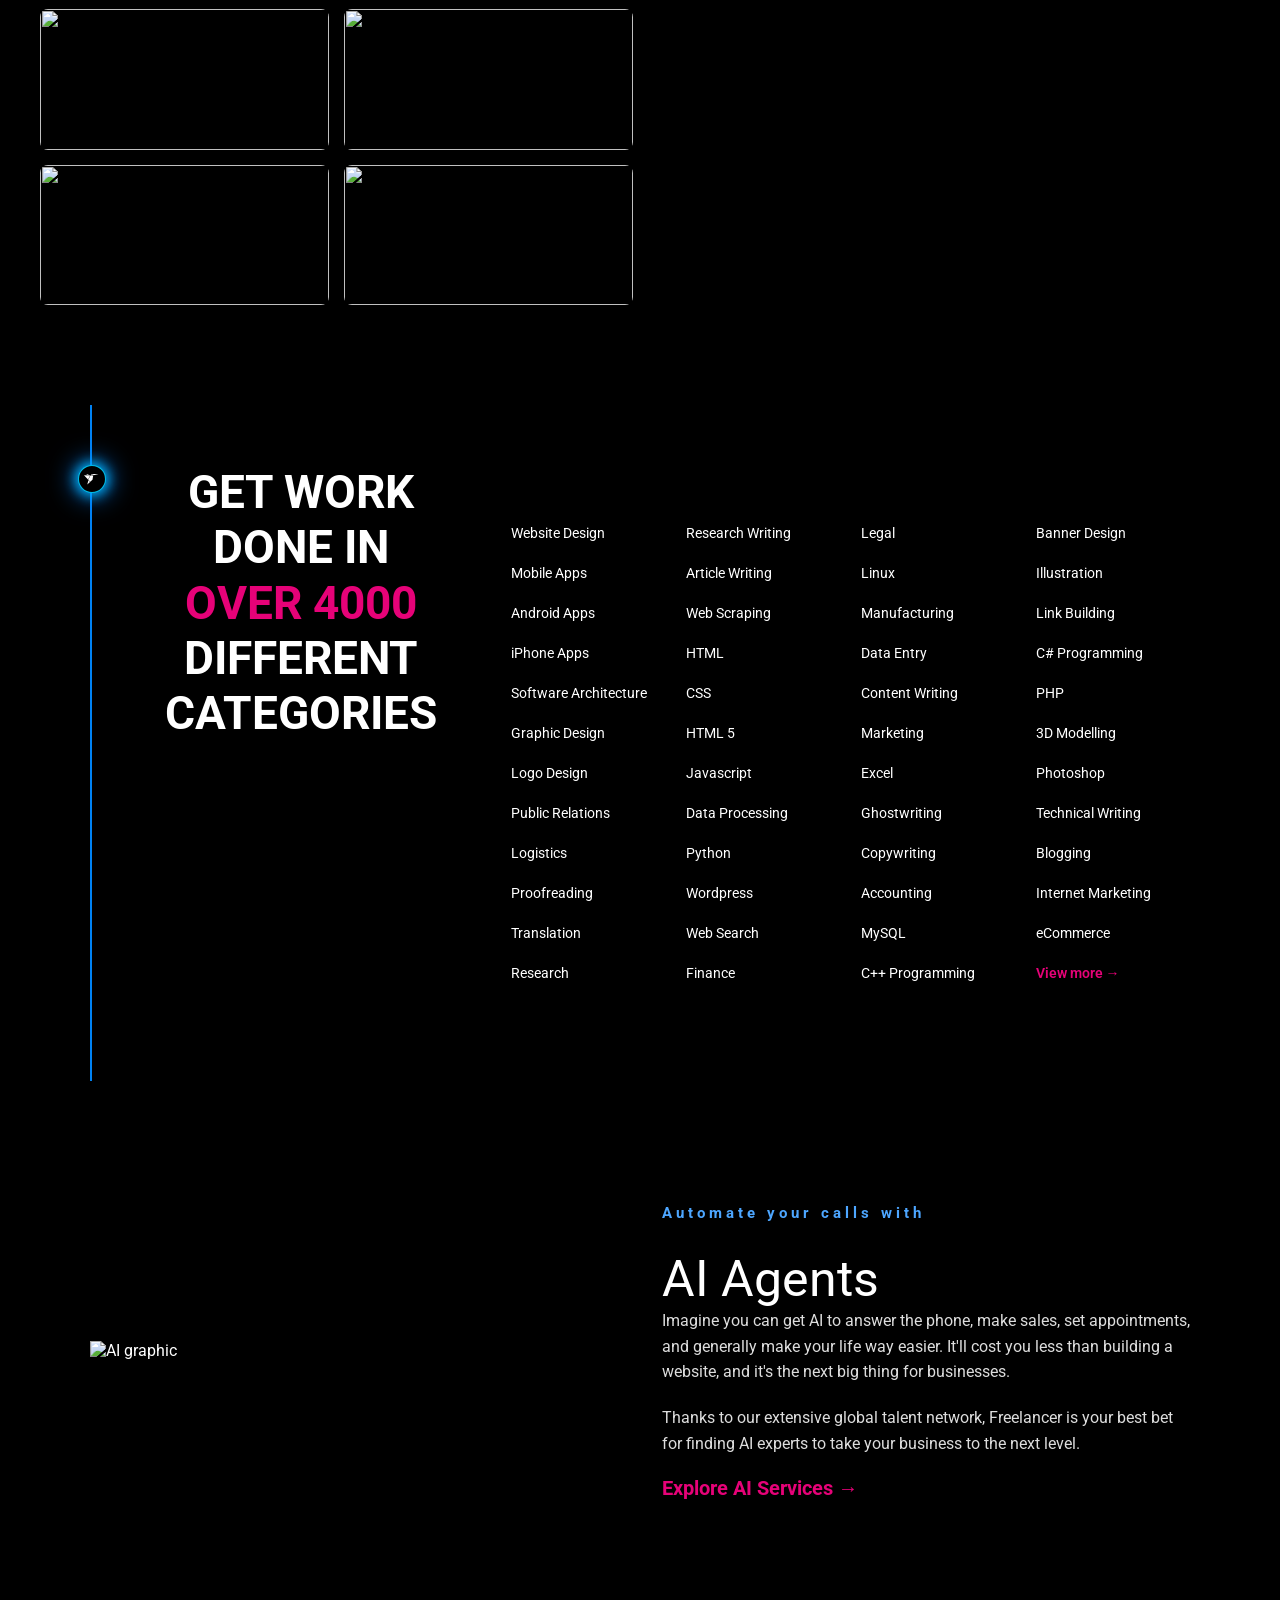
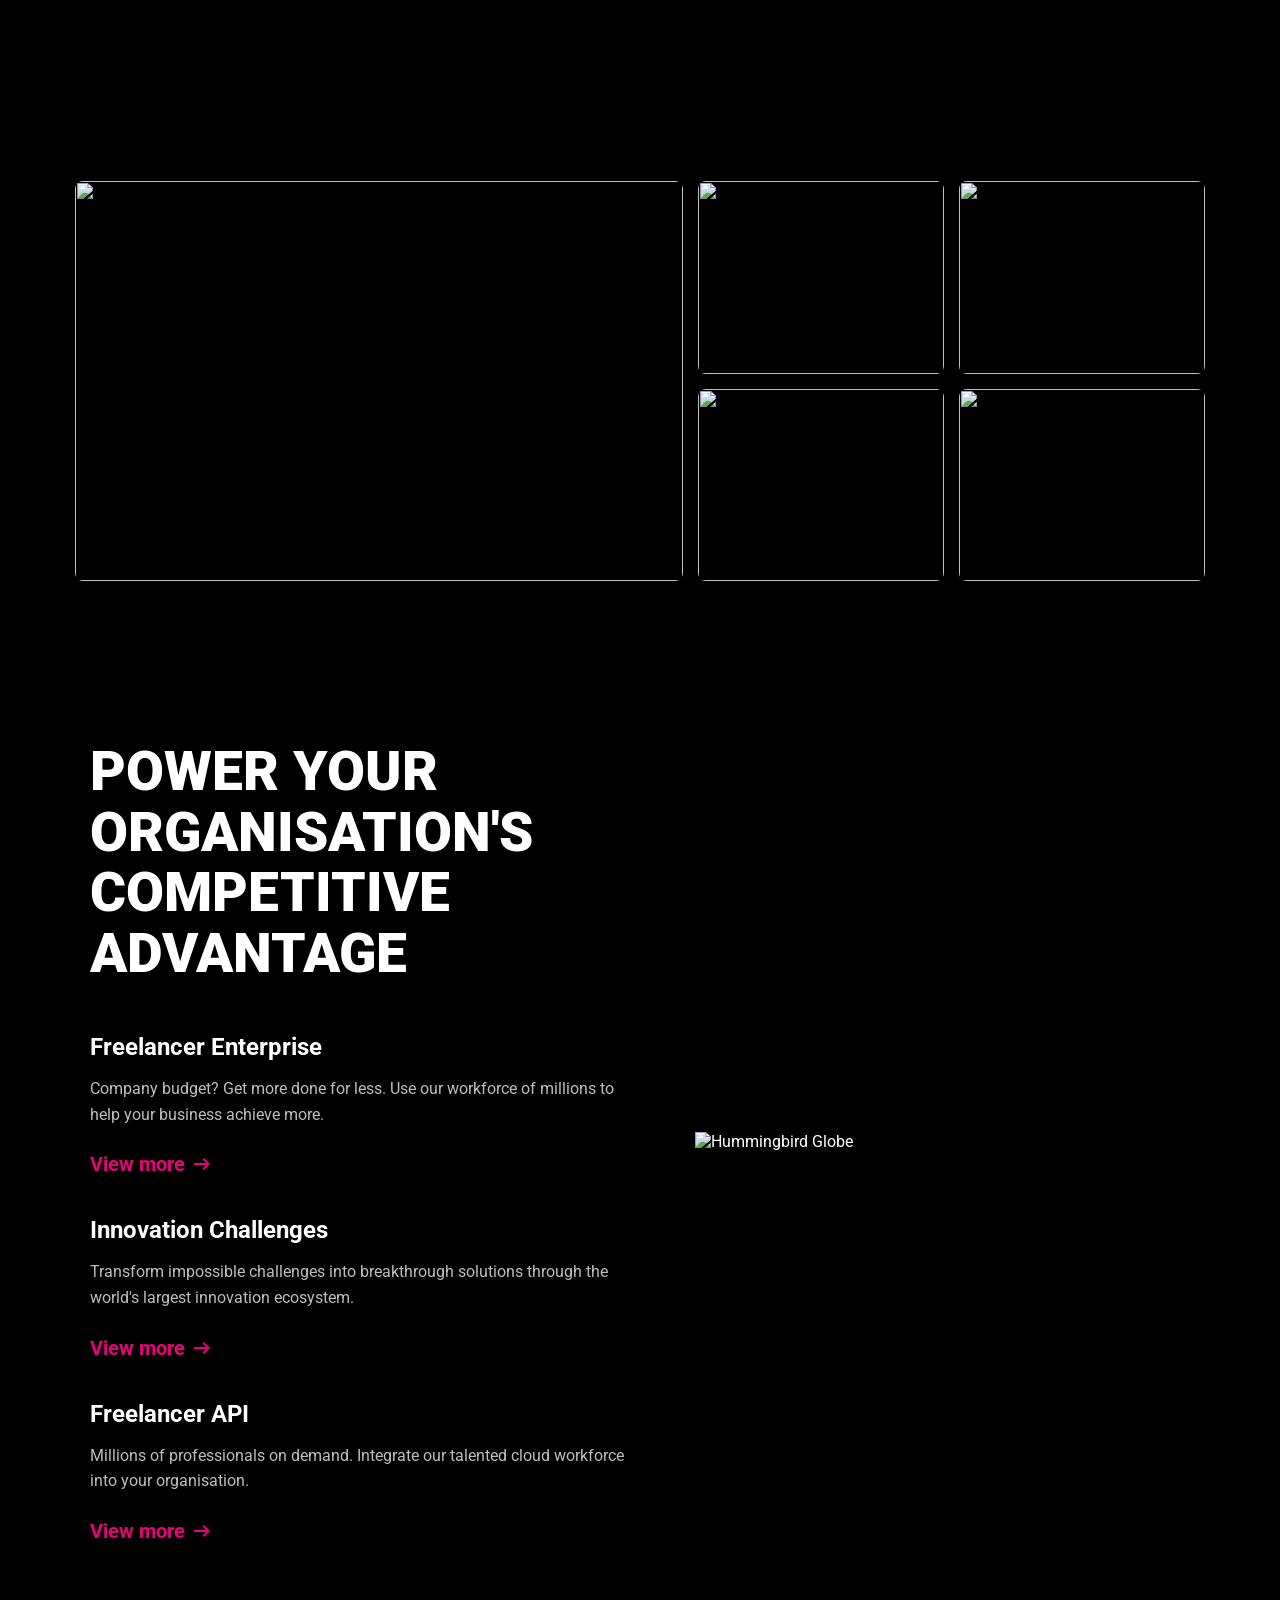
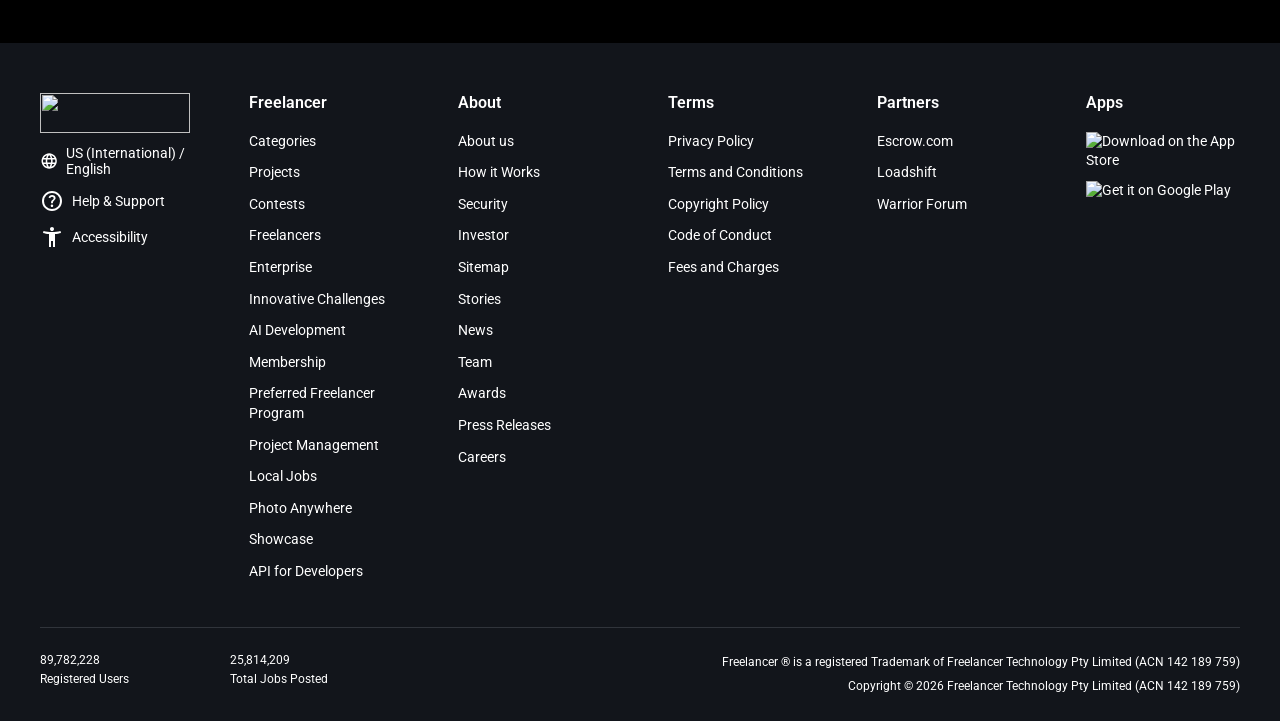
==== commit 003095b9: "update index.html" ====
--- a/index.html
+++ b/index.html
@@ -24,7 +24,7 @@
                 <summary>
                     Hire freelancers
                     <svg xmlns="http://www.w3.org/2000/svg" height="24px" viewBox="0 -960 960 960" width="24px"
-                        fill="FFFFFF">
+                        fill="#FFFFFF">
                         <path d="M480-344 240-584l56-56 184 184 184-184 56 56-240 240Z" />
                     </svg>
                 </summary>
@@ -539,11 +539,7 @@
             <div class="hero_overlay"></div>
 
             <div class="bg_layer" style="animation-delay: 0s;">
-                <video class="hero_video desktop_only" autoplay loop muted playsinline>
-                    <source src="https://www.f-cdn.com/assets/main/en/assets/home/video/mobile-phone-v3.mp4"
-                        type="video/mp4">
-                </video>
-                <picture class="hero_image mobile_only">
+                <picture class="hero_image">
                     <source media="(min-width: 1200px)"
                         srcset="https://www.f-cdn.com/assets/main/en/assets/home/hero/mobile-phone-1080.jpg">
                     <source media="(min-width: 960px)"
@@ -556,10 +552,7 @@
             </div>
 
             <div class="bg_layer" style="animation-delay: 5s;">
-                <video class="hero_video desktop_only" autoplay loop muted playsinline>
-                    <source src="https://www.f-cdn.com/assets/main/en/assets/home/video/nasa-v3.mp4" type="video/mp4">
-                </video>
-                <picture class="hero_image mobile_only">
+                <picture class="hero_image">
                     <source media="(min-width: 1200px)"
                         srcset="https://www.f-cdn.com/assets/main/en/assets/home/hero/nasa-1080.jpg">
                     <source media="(min-width: 960px)"
@@ -572,10 +565,7 @@
             </div>
 
             <div class="bg_layer" style="animation-delay: 10s;">
-                <video class="hero_video desktop_only" autoplay loop muted playsinline>
-                    <source src="https://www.f-cdn.com/assets/main/en/assets/home/video/house-v3.mp4" type="video/mp4">
-                </video>
-                <picture class="hero_image mobile_only">
+                <picture class="hero_image">
                     <source media="(min-width: 1200px)"
                         srcset="https://www.f-cdn.com/assets/main/en/assets/home/hero/house-1080.jpg">
                     <source media="(min-width: 960px)"
@@ -588,11 +578,7 @@
             </div>
 
             <div class="bg_layer" style="animation-delay: 15s;">
-                <video class="hero_video desktop_only" autoplay loop muted playsinline>
-                    <source src="https://www.f-cdn.com/assets/main/en/assets/home/video/ai-contest-hero.mp4"
-                        type="video/mp4">
-                </video>
-                <picture class="hero_image mobile_only">
+                <picture class="hero_image">
                     <source media="(min-width: 1200px)"
                         srcset="https://www.f-cdn.com/assets/main/en/assets/home/hero/ai-contest-1080.jpg">
                     <source media="(min-width: 960px)"
@@ -622,7 +608,7 @@
                 <li>Pay only when you're 100% happy</li>
             </ul>
             <div class="btns">
-                <button>Hire a freelancer</button>
+                <button>Make it real</button>
                 <button>Earn money freelancing</button>
             </div>
 
@@ -696,11 +682,14 @@
                     <video src="https://www.f-cdn.com/assets/upload/Year-of-the-Launch.mp4" autoplay loop muted
                         playsinline></video>
                     <div class="project_overlay">
-                        <h3>LAUNCH CAMPAIGN</h3>
+                        <!-- <h3>LAUNCH CAMPAIGN</h3> -->
                     </div>
                     <div class="project_info">
                         <p>The year you finally launch the thing</p>
-                        <button>Post a Project</button>
+                        <button>Post a Project <svg xmlns="http://www.w3.org/2000/svg" height="24px"
+                                viewBox="0 -960 960 960" width="24px" fill="#FFFFFF">
+                                <path d="M504-480 320-664l56-56 240 240-240 240-56-56 184-184Z" />
+                            </svg></button>
                     </div>
                 </div>
             </div>
@@ -712,7 +701,11 @@
                             <h3>ROBOTICS</h3>
                         </div>
                         <div class="project_info">
-                            <p>Advanced mechanical engineering.</p><button>Post a Project</button>
+                            <p>Advanced mechanical engineering.</p><button>Post a Project <svg
+                                    xmlns="http://www.w3.org/2000/svg" height="24px" viewBox="0 -960 960 960"
+                                    width="24px" fill="#FFFFFF">
+                                    <path d="M504-480 320-664l56-56 240 240-240 240-56-56 184-184Z" />
+                                </svg></button>
                         </div>
                     </div>
                     <div class="project_card overlay-green">
@@ -721,7 +714,11 @@
                             <h3>PRODUCT DESIGN</h3>
                         </div>
                         <div class="project_info">
-                            <p>Sleek and modern digital wearables.</p><button>Post a Project</button>
+                            <p>Sleek and modern digital wearables.</p><button>Post a Project <svg
+                                    xmlns="http://www.w3.org/2000/svg" height="24px" viewBox="0 -960 960 960"
+                                    width="24px" fill="#FFFFFF">
+                                    <path d="M504-480 320-664l56-56 240 240-240 240-56-56 184-184Z" />
+                                </svg></button>
                         </div>
                     </div>
                 </div>
@@ -732,7 +729,11 @@
                             <h3>BRAND STRATEGY</h3>
                         </div>
                         <div class="project_info">
-                            <p>Build a cohesive brand identity.</p><button>Post a Project</button>
+                            <p>Build a cohesive brand identity.</p><button>Post a Project <svg
+                                    xmlns="http://www.w3.org/2000/svg" height="24px" viewBox="0 -960 960 960"
+                                    width="24px" fill="#FFFFFF">
+                                    <path d="M504-480 320-664l56-56 240 240-240 240-56-56 184-184Z" />
+                                </svg></button>
                         </div>
                     </div>
                     <div class="project_card overlay-blue">
@@ -741,7 +742,11 @@
                             <h3>MOBILE DEV</h3>
                         </div>
                         <div class="project_info">
-                            <p>Cross-platform mobile applications.</p><button>Post a Project</button>
+                            <p>Cross-platform mobile applications.</p><button>Post a Project <svg
+                                    xmlns="http://www.w3.org/2000/svg" height="24px" viewBox="0 -960 960 960"
+                                    width="24px" fill="#FFFFFF">
+                                    <path d="M504-480 320-664l56-56 240 240-240 240-56-56 184-184Z" />
+                                </svg></button>
                         </div>
                     </div>
                 </div>
@@ -840,7 +845,10 @@
                     </div>
                     <div class="project_info">
                         <p>Built for the road less travelled. Or no road at all.</p>
-                        <button>Post a Project</button>
+                        <button>Post a Project <svg xmlns="http://www.w3.org/2000/svg" height="24px"
+                                viewBox="0 -960 960 960" width="24px" fill="#FFFFFF">
+                                <path d="M504-480 320-664l56-56 240 240-240 240-56-56 184-184Z" />
+                            </svg></button>
                     </div>
                 </div>
                 <div class="project_card">
@@ -851,7 +859,10 @@
                     </div>
                     <div class="project_info">
                         <p>High quality post-production and visual effects.</p>
-                        <button>Post a Project</button>
+                        <button>Post a Project <svg xmlns="http://www.w3.org/2000/svg" height="24px"
+                                viewBox="0 -960 960 960" width="24px" fill="#FFFFFF">
+                                <path d="M504-480 320-664l56-56 240 240-240 240-56-56 184-184Z" />
+                            </svg></button>
                     </div>
                 </div>
                 <div class="project_card">
@@ -861,7 +872,10 @@
                     </div>
                     <div class="project_info">
                         <p>Bring your imagination into the real world.</p>
-                        <button>Post a Project</button>
+                        <button>Post a Project <svg xmlns="http://www.w3.org/2000/svg" height="24px"
+                                viewBox="0 -960 960 960" width="24px" fill="#FFFFFF">
+                                <path d="M504-480 320-664l56-56 240 240-240 240-56-56 184-184Z" />
+                            </svg></button>
                     </div>
                 </div>
                 <div class="project_card">
@@ -871,7 +885,10 @@
                     </div>
                     <div class="project_info">
                         <p>Design beautiful exteriors for any environment.</p>
-                        <button>Post a Project</button>
+                        <button>Post a Project <svg xmlns="http://www.w3.org/2000/svg" height="24px"
+                                viewBox="0 -960 960 960" width="24px" fill="#FFFFFF">
+                                <path d="M504-480 320-664l56-56 240 240-240 240-56-56 184-184Z" />
+                            </svg></button>
                     </div>
                 </div>
             </div>
@@ -884,7 +901,10 @@
                     </div>
                     <div class="project_info">
                         <p>Create stunning living spaces with our expert interior designers.</p>
-                        <button>Post a Project</button>
+                        <button>Post a Project <svg xmlns="http://www.w3.org/2000/svg" height="24px"
+                                viewBox="0 -960 960 960" width="24px" fill="#FFFFFF">
+                                <path d="M504-480 320-664l56-56 240 240-240 240-56-56 184-184Z" />
+                            </svg></button>
                     </div>
                 </div>
             </div>
@@ -892,7 +912,7 @@
     </section>
 
     <section class="categories">
-        <h1 class="cat-heading">Get work done in<br><span class="pink">over 4000</span> different<br>categories</h1>
+        <h2 class="cat-heading">Get work done in<br><span class="pink">over 4000</span> different<br>categories</h2>
         <div class="category_list">
             <div class="cat_col">
                 <a href="">Website Design</a>
@@ -912,15 +932,43 @@
                 <a href="">Research Writing</a>
                 <a href="">Article Writing</a>
                 <a href="">Web Scraping</a>
-                <a href="" class="blue-link">HTML</a>
+                <a href="">HTML</a>
                 <a href="">CSS</a>
                 <a href="">HTML 5</a>
                 <a href="">Javascript</a>
                 <a href="">Data Processing</a>
                 <a href="">Python</a>
-                <a href="">WordPress</a>
+                <a href="">Wordpress</a>
                 <a href="">Web Search</a>
-                <a href="" class="pink-link">View more &rarr;</a>
+                <a href="">Finance</a>
+            </div>
+            <div class="cat_col">
+                <a href="">Legal</a>
+                <a href="">Linux</a>
+                <a href="">Manufacturing</a>
+                <a href="">Data Entry</a>
+                <a href="">Content Writing</a>
+                <a href="">Marketing</a>
+                <a href="">Excel</a>
+                <a href="">Ghostwriting</a>
+                <a href="">Copywriting</a>
+                <a href="">Accounting</a>
+                <a href="">MySQL</a>
+                <a href="">C++ Programming</a>
+            </div>
+            <div class="cat_col">
+                <a href="">Banner Design</a>
+                <a href="">Illustration</a>
+                <a href="">Link Building</a>
+                <a href="">C# Programming</a>
+                <a href="">PHP</a>
+                <a href="">3D Modelling</a>
+                <a href="">Photoshop</a>
+                <a href="">Technical Writing</a>
+                <a href="">Blogging</a>
+                <a href="">Internet Marketing</a>
+                <a href="">eCommerce</a>
+                <a href="" class="pink">View more &rarr;</a>
             </div>
         </div>
     </section>
@@ -963,7 +1011,10 @@
                 </div>
                 <div class="project_info">
                     <p>Hands-on help for hands that work.</p>
-                    <button>Post a Project</button>
+                    <button>Post a Project <svg xmlns="http://www.w3.org/2000/svg" height="24px"
+                            viewBox="0 -960 960 960" width="24px" fill="#FFFFFF">
+                            <path d="M504-480 320-664l56-56 240 240-240 240-56-56 184-184Z" />
+                        </svg></button>
                 </div>
             </div>
         </div>
@@ -976,7 +1027,10 @@
                     </div>
                     <div class="project_info">
                         <p>Your idea. Their thumbs.</p>
-                        <button>Post a Project</button>
+                        <button>Post a Project <svg xmlns="http://www.w3.org/2000/svg" height="24px"
+                                viewBox="0 -960 960 960" width="24px" fill="#FFFFFF">
+                                <path d="M504-480 320-664l56-56 240 240-240 240-56-56 184-184Z" />
+                            </svg></button>
                     </div>
                 </div>
                 <div class="project_card">
@@ -986,7 +1040,10 @@
                     </div>
                     <div class="project_info">
                         <p>Wear the brand. Live the brand.</p>
-                        <button>Post a Project</button>
+                        <button>Post a Project <svg xmlns="http://www.w3.org/2000/svg" height="24px"
+                                viewBox="0 -960 960 960" width="24px" fill="#FFFFFF">
+                                <path d="M504-480 320-664l56-56 240 240-240 240-56-56 184-184Z" />
+                            </svg></button>
                     </div>
                 </div>
             </div>
@@ -998,7 +1055,10 @@
                     </div>
                     <div class="project_info">
                         <p>See it standing before you break ground.</p>
-                        <button>Post a Project</button>
+                        <button>Post a Project <svg xmlns="http://www.w3.org/2000/svg" height="24px"
+                                viewBox="0 -960 960 960" width="24px" fill="#FFFFFF">
+                                <path d="M504-480 320-664l56-56 240 240-240 240-56-56 184-184Z" />
+                            </svg></button>
                     </div>
                 </div>
                 <div class="project_card">
@@ -1008,74 +1068,17 @@
                     </div>
                     <div class="project_info">
                         <p>Stock is where the story ends.</p>
-                        <button>Post a Project</button>
+                        <button>Post a Project <svg xmlns="http://www.w3.org/2000/svg" height="24px"
+                                viewBox="0 -960 960 960" width="24px" fill="#FFFFFF">
+                                <path d="M504-480 320-664l56-56 240 240-240 240-56-56 184-184Z" />
+                            </svg></button>
                     </div>
                 </div>
             </div>
         </div>
     </section>
 
-    <section class="categories">
-        <h2 class="cat-heading">Get work done in<br><span class="pink">over 4000</span> different<br>categories</h2>
-        <div class="category_list">
-            <div class="cat_col">
-                <a href="">Website Design</a>
-                <a href="">Mobile Apps</a>
-                <a href="">Android Apps</a>
-                <a href="">iPhone Apps</a>
-                <a href="">Software Architecture</a>
-                <a href="">Graphic Design</a>
-                <a href="">Logo Design</a>
-                <a href="">Public Relations</a>
-                <a href="">Logistics</a>
-                <a href="">Proofreading</a>
-                <a href="">Translation</a>
-                <a href="">Research</a>
-            </div>
-            <div class="cat_col">
-                <a href="">Research Writing</a>
-                <a href="">Article Writing</a>
-                <a href="">Web Scraping</a>
-                <a href="">HTML</a>
-                <a href="">CSS</a>
-                <a href="">HTML 5</a>
-                <a href="">Javascript</a>
-                <a href="">Data Processing</a>
-                <a href="">Python</a>
-                <a href="">Wordpress</a>
-                <a href="">Web Search</a>
-                <a href="">Finance</a>
-            </div>
-            <div class="cat_col">
-                <a href="">Legal</a>
-                <a href="">Linux</a>
-                <a href="">Manufacturing</a>
-                <a href="">Data Entry</a>
-                <a href="">Content Writing</a>
-                <a href="">Marketing</a>
-                <a href="">Excel</a>
-                <a href="">Ghostwriting</a>
-                <a href="">Copywriting</a>
-                <a href="">Accounting</a>
-                <a href="">MySQL</a>
-                <a href="">C++ Programming</a>
-            </div>
-            <div class="cat_col">
-                <a href="">Banner Design</a>
-                <a href="">Illustration</a>
-                <a href="">Link Building</a>
-                <a href="">C# Programming</a>
-                <a href="">PHP</a>
-                <a href="">3D Modelling</a>
-                <a href="">Photoshop</a>
-                <a href="">Technical Writing</a>
-                <a href="">Blogging</a>
-                <a href="">Internet Marketing</a>
-                <a href="">eCommerce</a>
-                <a href="" class="pink">View more &rarr;</a>
-            </div>
-        </div>
-    </section>
+
 
     <section class="enterprise">
         <div class="enterprise_content">
--- a/index.css
+++ b/index.css
@@ -116,12 +116,15 @@
     background-color: #E60278; /* Pink button */
     color: white;
     border: none;
-    padding: 10px;
+    padding: 10px 14px;
     border-radius: 4px;
     font-weight: bold;
     cursor: pointer;
     text-align: left;
     width: fit-content;
+    display: flex;
+    align-items: center;
+    gap: 8px;
 }
 
 .project_info button:hover {
